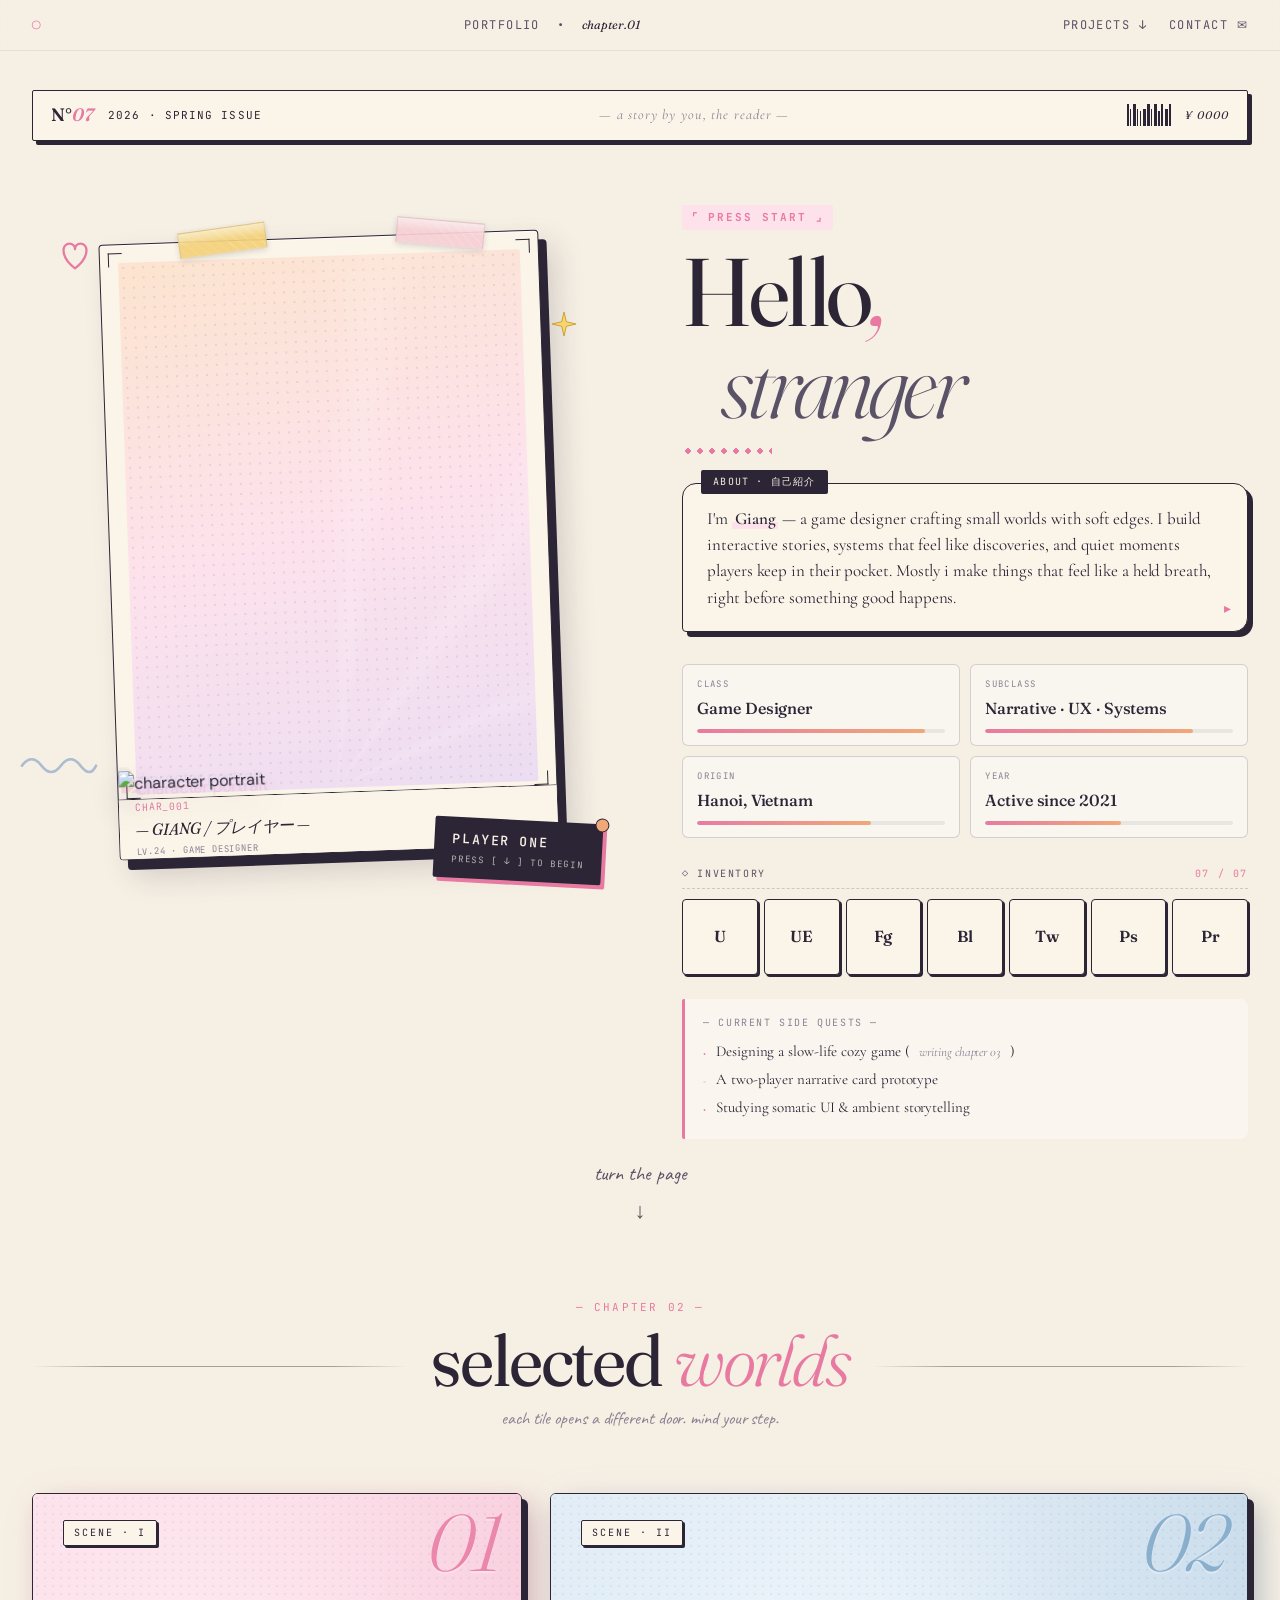
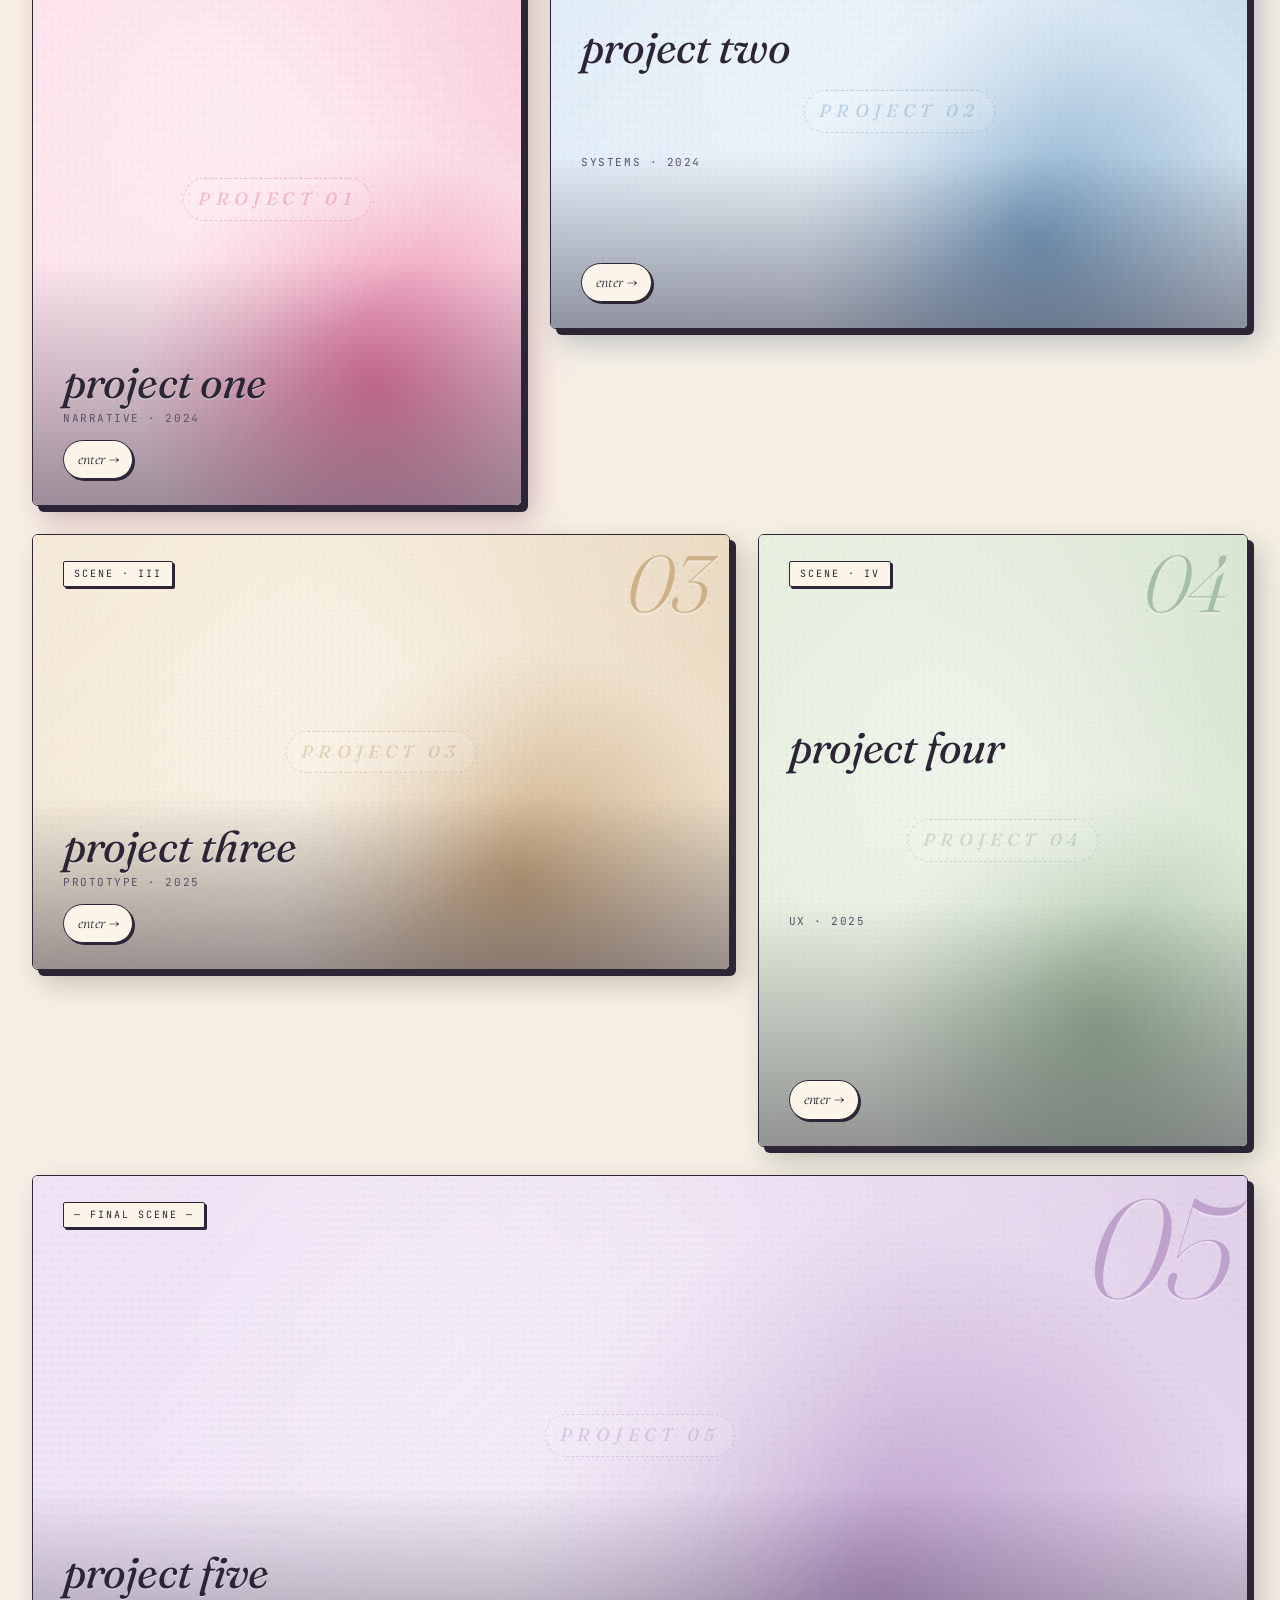
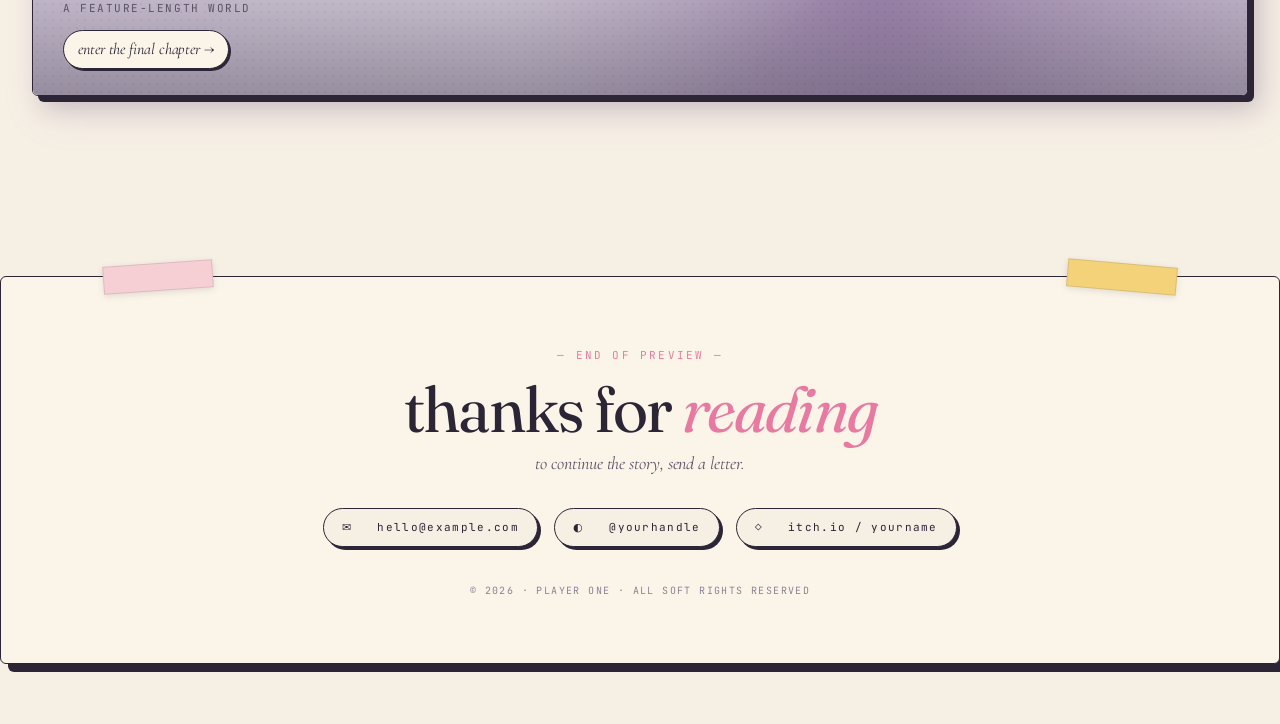
==== index.html @ 85052614 "Rename index (1).html to index.html" ====
<!DOCTYPE html>
<html lang="en">
<head>
<meta charset="UTF-8" />
<meta name="viewport" content="width=device-width, initial-scale=1.0" />
<title>✦ Player One ✦ Portfolio</title>
<link rel="preconnect" href="https://fonts.googleapis.com" />
<link rel="preconnect" href="https://fonts.gstatic.com" crossorigin />
<link href="https://fonts.googleapis.com/css2?family=Fraunces:ital,opsz,wght@0,9..144,300..900;1,9..144,300..900&family=Caveat:wght@400..700&family=DM+Sans:opsz,wght@9..40,300..700&family=Cormorant+Garamond:ital,wght@0,300..700;1,300..700&family=JetBrains+Mono:wght@400;500&display=swap" rel="stylesheet" />
<link rel="stylesheet" href="style.css" />
</head>
<body>

<!-- soft grid + grain backdrop -->
<div class="page-bg" aria-hidden="true">
  <div class="grid-paper"></div>
  <div class="noise"></div>
  <div class="aurora a1"></div>
  <div class="aurora a2"></div>
  <div class="aurora a3"></div>
</div>

<!-- floating dust / sparkles -->
<div class="sparkles" aria-hidden="true">
  <span class="spk" style="--x:8%;--y:18%;--d:0s;--s:1"></span>
  <span class="spk" style="--x:22%;--y:62%;--d:2.3s;--s:.7"></span>
  <span class="spk" style="--x:80%;--y:24%;--d:1.2s;--s:1.2"></span>
  <span class="spk" style="--x:92%;--y:72%;--d:3.1s;--s:.9"></span>
  <span class="spk" style="--x:48%;--y:88%;--d:4s;--s:1.1"></span>
  <span class="spk" style="--x:68%;--y:8%;--d:1.8s;--s:.8"></span>
</div>

<!-- tiny navigation -->
<nav class="topnav">
  <span class="nav-mark">◯</span>
  <span class="nav-title">PORTFOLIO &nbsp;•&nbsp; <em>chapter.01</em></span>
  <span class="nav-actions">
    <a href="#projects">projects ↓</a>
    <a href="#contact">contact ✉</a>
  </span>
</nav>

<!-- =============== HERO / ABOUT =============== -->
<header class="hero">

  <!-- masthead bar like manga magazine -->
  <div class="masthead">
    <div class="mast-left">
      <span class="issue-no">N°<span class="issue-num">07</span></span>
      <span class="issue-date">2026 · SPRING ISSUE</span>
    </div>
    <div class="mast-center">
      <span class="mast-tag">— a story by you, the reader —</span>
    </div>
    <div class="mast-right">
      <span class="barcode" aria-hidden="true">
        <i></i><i></i><i></i><i></i><i></i><i></i><i></i><i></i><i></i><i></i><i></i><i></i><i></i>
      </span>
      <span class="price">¥ 0000</span>
    </div>
  </div>

  <div class="hero-grid">

    <!-- LEFT: character popping out of frame -->
    <div class="char-stage">
      <!-- decorative star burst behind -->
      <svg class="burst" viewBox="0 0 400 400" aria-hidden="true">
        <defs>
          <radialGradient id="burstGrad" cx="50%" cy="50%" r="50%">
            <stop offset="0%" stop-color="#ffd9e8" stop-opacity=".9"/>
            <stop offset="60%" stop-color="#ffe6d0" stop-opacity=".4"/>
            <stop offset="100%" stop-color="#fff" stop-opacity="0"/>
          </radialGradient>
        </defs>
        <circle cx="200" cy="200" r="180" fill="url(#burstGrad)"/>
      </svg>

      <!-- floating doodle marks -->
      <svg class="doodle d-heart" viewBox="0 0 40 40" aria-hidden="true">
        <path d="M20 34 C 4 22, 6 8, 14 8 C 18 8, 20 11, 20 14 C 20 11, 22 8, 26 8 C 34 8, 36 22, 20 34 Z"
              fill="none" stroke="#e87aa2" stroke-width="2.4" stroke-linecap="round" stroke-linejoin="round"/>
      </svg>
      <svg class="doodle d-spark" viewBox="0 0 40 40" aria-hidden="true">
        <path d="M20 4 L23 17 L36 20 L23 23 L20 36 L17 23 L4 20 L17 17 Z"
              fill="#f5d76e" stroke="#c89a2e" stroke-width="1.2" stroke-linejoin="round"/>
      </svg>
      <svg class="doodle d-squiggle" viewBox="0 0 80 30" aria-hidden="true">
        <path d="M2 15 Q 12 2, 22 15 T 42 15 T 62 15 T 78 15"
              fill="none" stroke="#8da8c8" stroke-width="2.6" stroke-linecap="round"/>
      </svg>

      <!-- the polaroid / panel frame -->
      <div class="panel-frame">
        <div class="panel-tape t1" aria-hidden="true"></div>
        <div class="panel-tape t2" aria-hidden="true"></div>

        <!-- corners -->
        <span class="corner c-tl"></span>
        <span class="corner c-tr"></span>
        <span class="corner c-bl"></span>
        <span class="corner c-br"></span>

        <!-- inner background of panel (clipped) -->
        <div class="panel-inner">
          <!-- soft halftone behind character -->
          <div class="halftone"></div>
          <div class="rays" aria-hidden="true"></div>
        </div>

        <!-- character — sibling of panel-inner so it can pop ABOVE top edge -->
        <img class="char-img" src="assets/character.png" alt="character portrait" />

        <!-- caption strip at bottom of panel -->
        <div class="panel-caption">
          <span class="cap-label">CHAR_001</span>
          <span class="cap-name">— GIANG / プレイヤー —</span>
          <span class="cap-meta">LV.24 · GAME DESIGNER</span>
        </div>
      </div>

      <!-- floating "name plate" -->
      <div class="nameplate">
        <span class="np-line">player one</span>
        <span class="np-sub">press [ ↓ ] to begin</span>
      </div>
    </div>

    <!-- RIGHT: about content, masthead style -->
    <div class="hero-text">

      <!-- the huge title -->
      <h1 class="bigtitle">
        <span class="title-eyebrow">⌜ press start ⌟</span>
        <span class="title-main">
          Hello<span class="title-comma">,</span>
          <span class="title-italic">stranger</span>
        </span>
        <span class="title-underline" aria-hidden="true"></span>
      </h1>

      <!-- intro paragraph in a dialogue-box style -->
      <div class="dialogue">
        <div class="dlg-tab">about · 自己紹介</div>
        <p class="dlg-text">
          I'm <strong>Giang</strong> — a game designer crafting small worlds with soft edges. I build interactive stories,
          systems that feel like discoveries, and quiet moments players keep in their pocket. Mostly i make things that feel
          like a held breath, right before something good happens.
        </p>
        <span class="dlg-arrow" aria-hidden="true">▸</span>
      </div>

      <!-- stats grid like an RPG character sheet -->
      <div class="stats">
        <div class="stat-card">
          <span class="stat-key">CLASS</span>
          <span class="stat-val">Game Designer</span>
          <span class="stat-bar"><i style="--p:92%"></i></span>
        </div>
        <div class="stat-card">
          <span class="stat-key">SUBCLASS</span>
          <span class="stat-val">Narrative · UX · Systems</span>
          <span class="stat-bar"><i style="--p:84%"></i></span>
        </div>
        <div class="stat-card">
          <span class="stat-key">ORIGIN</span>
          <span class="stat-val">Hanoi, Vietnam</span>
          <span class="stat-bar"><i style="--p:70%"></i></span>
        </div>
        <div class="stat-card">
          <span class="stat-key">YEAR</span>
          <span class="stat-val">Active since 2021</span>
          <span class="stat-bar"><i style="--p:55%"></i></span>
        </div>
      </div>

      <!-- skill chips / inventory -->
      <div class="inventory">
        <div class="inv-header">
          <span>◇ inventory</span>
          <span class="inv-count">07 / 07</span>
        </div>
        <div class="inv-slots">
          <span class="slot" data-tip="Unity"><b>U</b><i>Unity</i></span>
          <span class="slot" data-tip="Unreal"><b>UE</b><i>Unreal</i></span>
          <span class="slot" data-tip="Figma"><b>Fg</b><i>Figma</i></span>
          <span class="slot" data-tip="Blender"><b>Bl</b><i>Blender</i></span>
          <span class="slot" data-tip="Twine"><b>Tw</b><i>Twine</i></span>
          <span class="slot" data-tip="Photoshop"><b>Ps</b><i>Photoshop</i></span>
          <span class="slot" data-tip="Procreate"><b>Pr</b><i>Procreate</i></span>
        </div>
      </div>

      <!-- abilities, in side-quest style -->
      <div class="side-quests">
        <div class="sq-title">— current side quests —</div>
        <ul>
          <li><span>◆</span> Designing a slow-life cozy game ( <i>writing chapter 03</i> )</li>
          <li><span>◇</span> A two-player narrative card prototype</li>
          <li><span>◆</span> Studying somatic UI &amp; ambient storytelling</li>
        </ul>
      </div>

    </div>
  </div>

  <!-- scroll cue -->
  <a href="#projects" class="scroll-cue">
    <span class="cue-text">turn the page</span>
    <span class="cue-arrow">↓</span>
  </a>
</header>


<!-- =============== PROJECTS =============== -->
<section id="projects" class="projects">

  <div class="section-head">
    <span class="sh-line"></span>
    <div class="sh-titlewrap">
      <span class="sh-kicker">— chapter 02 —</span>
      <h2 class="sh-title">selected <em>worlds</em></h2>
      <span class="sh-sub">each tile opens a different door. mind your step.</span>
    </div>
    <span class="sh-line"></span>
  </div>

  <div class="banners">

    <!-- PROJECT 1 -->
    <a href="#" class="banner b-tall" data-num="01" style="--accent:#e87aa2;--accent-soft:#fde2ec">
      <div class="banner-inner">
        <div class="banner-image" data-label="PROJECT&nbsp;01"></div>
        <div class="banner-overlay">
          <span class="bn-num">01</span>
          <span class="bn-tag">SCENE · I</span>
          <h3 class="bn-title">project one</h3>
          <p class="bn-meta">narrative · 2024</p>
          <span class="bn-cta">enter →</span>
        </div>
        <div class="banner-glare"></div>
      </div>
      <div class="banner-shadow"></div>
    </a>

    <!-- PROJECT 2 -->
    <a href="#" class="banner b-wide" data-num="02" style="--accent:#7ea7c8;--accent-soft:#e1edf7">
      <div class="banner-inner">
        <div class="banner-image" data-label="PROJECT&nbsp;02"></div>
        <div class="banner-overlay">
          <span class="bn-num">02</span>
          <span class="bn-tag">SCENE · II</span>
          <h3 class="bn-title">project two</h3>
          <p class="bn-meta">systems · 2024</p>
          <span class="bn-cta">enter →</span>
        </div>
        <div class="banner-glare"></div>
      </div>
      <div class="banner-shadow"></div>
    </a>

    <!-- PROJECT 3 -->
    <a href="#" class="banner b-wide" data-num="03" style="--accent:#c8a87e;--accent-soft:#f5ead8">
      <div class="banner-inner">
        <div class="banner-image" data-label="PROJECT&nbsp;03"></div>
        <div class="banner-overlay">
          <span class="bn-num">03</span>
          <span class="bn-tag">SCENE · III</span>
          <h3 class="bn-title">project three</h3>
          <p class="bn-meta">prototype · 2025</p>
          <span class="bn-cta">enter →</span>
        </div>
        <div class="banner-glare"></div>
      </div>
      <div class="banner-shadow"></div>
    </a>

    <!-- PROJECT 4 -->
    <a href="#" class="banner b-tall" data-num="04" style="--accent:#9bb89a;--accent-soft:#e6efdf">
      <div class="banner-inner">
        <div class="banner-image" data-label="PROJECT&nbsp;04"></div>
        <div class="banner-overlay">
          <span class="bn-num">04</span>
          <span class="bn-tag">SCENE · IV</span>
          <h3 class="bn-title">project four</h3>
          <p class="bn-meta">UX · 2025</p>
          <span class="bn-cta">enter →</span>
        </div>
        <div class="banner-glare"></div>
      </div>
      <div class="banner-shadow"></div>
    </a>

    <!-- PROJECT 5 (full width feature) -->
    <a href="#" class="banner b-full" data-num="05" style="--accent:#b89ac8;--accent-soft:#eee2f5">
      <div class="banner-inner">
        <div class="banner-image" data-label="PROJECT&nbsp;05"></div>
        <div class="banner-overlay">
          <span class="bn-num">05</span>
          <span class="bn-tag">— FINAL SCENE —</span>
          <h3 class="bn-title">project five</h3>
          <p class="bn-meta">a feature-length world</p>
          <span class="bn-cta">enter the final chapter →</span>
        </div>
        <div class="banner-glare"></div>
      </div>
      <div class="banner-shadow"></div>
    </a>

  </div>
</section>

<!-- =============== END / FOOTER =============== -->
<footer id="contact" class="endcard">
  <div class="end-tape t1"></div>
  <div class="end-tape t2"></div>

  <div class="end-inner">
    <span class="end-kicker">— end of preview —</span>
    <h2 class="end-title">thanks for <em>reading</em></h2>
    <p class="end-sub">
      to continue the story, send a letter.
    </p>
    <div class="end-links">
      <a href="mailto:hello@example.com" class="end-link">✉ &nbsp; hello@example.com</a>
      <a href="#" class="end-link">◐ &nbsp; @yourhandle</a>
      <a href="#" class="end-link">◇ &nbsp; itch.io / yourname</a>
    </div>
    <span class="end-credit">© 2026 · player one · all soft rights reserved</span>
  </div>
</footer>

<script src="script.js"></script>
</body>
</html>
---- style.css ----
/* ============================================================
   ✦ Portfolio · soft story-game aesthetic ✦
   palette inspired by character hairclips: peach sushi,
   blue fish, pink fish — set against pearl cream paper
   ============================================================ */

:root {
  /* paper + ink */
  --paper:        #f6efe4;
  --paper-deep:   #ece2d1;
  --paper-warm:   #fbf5e9;
  --ink:          #2b2536;
  --ink-soft:     #5a5266;
  --ink-mute:     #8a8294;

  /* accents — soft, dreamy */
  --rose:         #e87aa2;
  --rose-soft:    #fde2ec;
  --peach:        #f0a878;
  --peach-soft:   #fce4cf;
  --sky:          #8da8c8;
  --sky-soft:     #dde8f2;
  --sage:         #9bb89a;
  --sage-soft:    #e1ecdf;
  --lilac:        #b89ac8;
  --lilac-soft:   #ecddf2;
  --gold:         #d4a849;

  /* typography */
  --display: "Fraunces", "Cormorant Garamond", serif;
  --serif:   "Cormorant Garamond", serif;
  --body:    "DM Sans", system-ui, sans-serif;
  --hand:    "Caveat", cursive;
  --mono:    "JetBrains Mono", ui-monospace, monospace;

  --max: 1280px;
}

* { box-sizing: border-box; margin: 0; padding: 0; }

html, body { background: var(--paper); color: var(--ink); }
body {
  font-family: var(--body);
  font-size: 16px;
  line-height: 1.6;
  min-height: 100vh;
  overflow-x: hidden;
  letter-spacing: -0.005em;
  -webkit-font-smoothing: antialiased;
}

a { color: inherit; text-decoration: none; }
img { display: block; max-width: 100%; }
em, i { font-style: italic; }

/* ============================================================
   PAGE BACKGROUND — paper, grid, grain, aurora
   ============================================================ */
.page-bg {
  position: fixed; inset: 0;
  z-index: -10;
  pointer-events: none;
  overflow: hidden;
  background:
    radial-gradient(ellipse at 20% 10%, var(--paper-warm) 0%, transparent 50%),
    radial-gradient(ellipse at 80% 80%, #f5e7e0 0%, transparent 50%),
    var(--paper);
}

/* dotted manga grid */
.grid-paper {
  position: absolute; inset: 0;
  background-image:
    radial-gradient(rgba(43,37,54,0.10) 1px, transparent 1px);
  background-size: 28px 28px;
  background-position: 0 0;
  opacity: 0.55;
  mask-image: radial-gradient(ellipse at center, #000 30%, transparent 90%);
  -webkit-mask-image: radial-gradient(ellipse at center, #000 30%, transparent 90%);
}

/* film grain via svg */
.noise {
  position: absolute; inset: -100px;
  background-image: url("data:image/svg+xml;utf8,<svg xmlns='http://www.w3.org/2000/svg' width='220' height='220'><filter id='n'><feTurbulence type='fractalNoise' baseFrequency='0.85' numOctaves='2' stitchTiles='stitch'/><feColorMatrix values='0 0 0 0 0.16 0 0 0 0 0.14 0 0 0 0 0.21 0 0 0 0.55 0'/></filter><rect width='100%25' height='100%25' filter='url(%23n)'/></svg>");
  opacity: 0.22;
  mix-blend-mode: multiply;
}

/* soft colour wash */
.aurora {
  position: absolute;
  border-radius: 50%;
  filter: blur(80px);
  opacity: 0.55;
}
.aurora.a1 { width: 520px; height: 520px; background: var(--rose-soft);  top: -120px; left: -120px;  }
.aurora.a2 { width: 600px; height: 600px; background: var(--sky-soft);   top: 30%; right: -180px; }
.aurora.a3 { width: 480px; height: 480px; background: var(--peach-soft); bottom: -120px; left: 20%; }

/* sparkles */
.sparkles { position: fixed; inset: 0; z-index: -5; pointer-events: none; }
.spk {
  position: absolute;
  left: var(--x); top: var(--y);
  width: 8px; height: 8px;
  transform: scale(var(--s, 1));
  background: radial-gradient(circle, #fff 0%, var(--peach) 60%, transparent 70%);
  border-radius: 50%;
  opacity: 0;
  animation: twinkle 5s var(--d, 0s) infinite ease-in-out;
}
.spk::before, .spk::after {
  content:""; position:absolute; inset:0;
  background: inherit;
  border-radius: 50%;
  transform: scale(2.5,0.3);
}
.spk::after { transform: scale(0.3,2.5); }
@keyframes twinkle {
  0%, 100% { opacity: 0; transform: scale(calc(var(--s,1) * 0.3)); }
  50%      { opacity: 0.9; transform: scale(var(--s,1)); }
}

/* ============================================================
   TOP NAV
   ============================================================ */
.topnav {
  position: fixed; top: 0; left: 0; right: 0;
  z-index: 50;
  display: flex; align-items: center; justify-content: space-between;
  padding: 14px 32px;
  font-family: var(--mono);
  font-size: 12px;
  letter-spacing: 0.12em;
  text-transform: uppercase;
  color: var(--ink-soft);
  background: rgba(246,239,228,0.65);
  backdrop-filter: blur(12px);
  -webkit-backdrop-filter: blur(12px);
  border-bottom: 1px solid rgba(43,37,54,0.08);
}
.nav-mark { color: var(--rose); font-size: 14px; }
.nav-title em { font-style: italic; color: var(--ink); font-family: var(--display); text-transform: none; letter-spacing: 0; }
.nav-actions { display: flex; gap: 22px; }
.nav-actions a { position: relative; transition: color .25s; }
.nav-actions a:hover { color: var(--rose); }

/* ============================================================
   HERO
   ============================================================ */
.hero {
  position: relative;
  padding: 90px 32px 80px;
  max-width: var(--max);
  margin: 0 auto;
}

/* masthead bar (manga magazine cover style) */
.masthead {
  display: flex; align-items: center; justify-content: space-between;
  gap: 24px;
  padding: 10px 18px;
  border: 1.5px solid var(--ink);
  border-radius: 2px;
  background: var(--paper-warm);
  font-family: var(--mono);
  font-size: 11px;
  letter-spacing: 0.1em;
  text-transform: uppercase;
  margin-bottom: 36px;
  box-shadow: 4px 4px 0 var(--ink);
}
.mast-left, .mast-right { display: flex; align-items: center; gap: 14px; }
.issue-no { font-family: var(--display); font-size: 18px; font-weight: 600; letter-spacing: 0; text-transform: none; }
.issue-num { font-style: italic; color: var(--rose); }
.mast-center { color: var(--ink-mute); font-style: italic; text-transform: none; font-family: var(--serif); font-size: 14px; }
.barcode { display: inline-flex; gap: 1.5px; align-items: end; height: 22px; }
.barcode i {
  display: block; width: 2px; background: var(--ink);
  height: 100%;
}
.barcode i:nth-child(2n)  { width: 1px; height: 80%; }
.barcode i:nth-child(3n)  { width: 3px; }
.barcode i:nth-child(5n)  { width: 1.5px; height: 70%; }
.barcode i:nth-child(7n)  { width: 2.5px; }
.price { font-family: var(--display); font-style: italic; }

/* the main grid */
.hero-grid {
  display: grid;
  grid-template-columns: 1.05fr 1fr;
  gap: 56px;
  align-items: start;
  margin-top: 8px;
}
@media (max-width: 980px) {
  .hero-grid { grid-template-columns: 1fr; gap: 40px; }
}

/* ============================================================
   CHARACTER STAGE — polaroid panel w/ 3D pop-out
   ============================================================ */
.char-stage {
  position: relative;
  padding: 60px 20px;
  min-height: 600px;
  display: flex; align-items: center; justify-content: center;
  perspective: 1400px;
}

.burst {
  position: absolute;
  top: 50%; left: 50%;
  width: 90%; height: 90%;
  transform: translate(-50%, -50%);
  animation: pulse 6s ease-in-out infinite;
  z-index: 0;
}
@keyframes pulse {
  0%, 100% { transform: translate(-50%,-50%) scale(1); opacity: 0.85; }
  50%      { transform: translate(-50%,-50%) scale(1.08); opacity: 1; }
}

.doodle { position: absolute; z-index: 5; pointer-events: none; }
.d-heart    { width: 38px; top: 8%;  left: 4%;  animation: float 4.5s ease-in-out infinite; }
.d-spark    { width: 30px; top: 18%; right: 8%; animation: float 3.6s ease-in-out infinite 0.5s; }
.d-squiggle { width: 78px; bottom: 18%; left: -2%; animation: float 5s ease-in-out infinite 1.2s; opacity: 0.7; }
@keyframes float {
  0%, 100% { transform: translateY(0) rotate(0); }
  50%      { transform: translateY(-10px) rotate(4deg); }
}

/* the polaroid panel */
.panel-frame {
  position: relative;
  width: min(440px, 90%);
  aspect-ratio: 3 / 4.2;
  background: var(--paper-warm);
  border: 1.5px solid var(--ink);
  border-radius: 4px;
  padding: 18px 18px 0;
  /* allow character to pop OUT above the top */
  overflow: visible;
  box-shadow:
    0 1px 0 rgba(255,255,255,0.8) inset,
    8px 10px 0 var(--ink),
    14px 16px 30px rgba(43,37,54,0.18);
  transform: rotate(-2deg);
  transition: transform 0.6s cubic-bezier(.2,.8,.2,1);
  z-index: 2;
}
.panel-frame:hover { transform: rotate(-1deg) translateY(-4px); }

/* tape pieces */
.panel-tape {
  position: absolute;
  width: 88px; height: 26px;
  background:
    linear-gradient(180deg, rgba(255,255,255,0.55) 0%, transparent 50%),
    repeating-linear-gradient(45deg, rgba(255,255,255,0.0) 0 6px, rgba(255,255,255,0.15) 6px 7px),
    #f9d77d;
  box-shadow: 0 2px 6px rgba(43,37,54,0.18);
  border: 1px solid rgba(43,37,54,0.10);
  opacity: 0.92;
  z-index: 6;
}
.panel-tape.t1 { top: -14px; left: 18%; transform: rotate(-6deg); background-color: #f4d27a; }
.panel-tape.t2 { top: -14px; right: 12%; transform: rotate(7deg);  background-color: #f6cfd4; }

/* corner reg marks */
.corner {
  position: absolute;
  width: 14px; height: 14px;
  border: 1.5px solid var(--ink);
}
.c-tl { top: 8px;  left: 8px;  border-right: none; border-bottom: none; }
.c-tr { top: 8px;  right: 8px; border-left: none;  border-bottom: none; }
.c-bl { bottom: 60px; left: 8px;  border-right: none; border-top: none; }
.c-br { bottom: 60px; right: 8px; border-left: none;  border-top: none; }

.panel-inner {
  position: relative;
  height: calc(100% - 64px);
  background: linear-gradient(165deg, #fce4cf 0%, #fde2ec 50%, #ecddf2 100%);
  border-radius: 2px;
  /* clip the decorative bg, but allow character to overflow via different stack */
  overflow: hidden;
  isolation: isolate;
}

/* character sits in its own layer ABOVE the clipped inner */
.panel-frame .char-img {
  /* override absolute positioning to be relative to panel-frame, not panel-inner */
  /* so it can extend above the top edge */
}

/* halftone polka inside frame */
.halftone {
  position: absolute; inset: 0;
  background-image: radial-gradient(rgba(43,37,54,0.18) 1px, transparent 1.5px);
  background-size: 10px 10px;
  opacity: 0.5;
  border-radius: 2px;
  overflow: hidden;
}

/* sun rays inside frame */
.rays {
  position: absolute; inset: 0;
  border-radius: 2px;
  overflow: hidden;
  background:
    conic-gradient(
      from 0deg at 50% 100%,
      transparent 0deg,
      rgba(255,255,255,0.35) 6deg, transparent 12deg,
      transparent 30deg,
      rgba(255,255,255,0.35) 36deg, transparent 42deg,
      transparent 60deg,
      rgba(255,255,255,0.35) 66deg, transparent 72deg,
      transparent 90deg,
      rgba(255,255,255,0.35) 96deg, transparent 102deg,
      transparent 120deg,
      rgba(255,255,255,0.35) 126deg, transparent 132deg,
      transparent 180deg
    );
  opacity: 0.7;
  mix-blend-mode: soft-light;
}

/* THE CHARACTER popping out of the frame
   — positioned relative to .panel-frame
   — extends above the top edge to feel 3D */
.char-img {
  position: absolute;
  width: 125%;
  /* bottom edge sits just above the caption strip */
  bottom: 60px;
  left: 50%;
  /* lift up so the head/hair extends ABOVE the frame's top edge */
  transform: translateX(-50%) translateY(-8%);
  z-index: 8;  /* above tape & inner */
  filter:
    drop-shadow(0 18px 14px rgba(43,37,54,0.22))
    drop-shadow(3px 6px 0 rgba(232,122,162,0.20))
    drop-shadow(-2px -4px 0 rgba(141,168,200,0.12));
  animation: char-float 6s ease-in-out infinite;
  transform-origin: center bottom;
  pointer-events: none;
}
@keyframes char-float {
  0%, 100% { transform: translateX(-50%) translateY(-8%) rotate(0); }
  50%      { transform: translateX(-50%) translateY(-10%) rotate(-0.8deg); }
}

/* caption strip */
.panel-caption {
  position: absolute;
  bottom: 0; left: 0; right: 0;
  height: 60px;
  padding: 10px 16px;
  display: flex;
  flex-direction: column;
  justify-content: center;
  gap: 2px;
  border-top: 1.5px solid var(--ink);
  background: var(--paper-warm);
  font-family: var(--mono);
  font-size: 10px;
  letter-spacing: 0.08em;
  text-transform: uppercase;
  color: var(--ink-soft);
  border-radius: 0 0 2px 2px;
  z-index: 7;
}
.cap-label { color: var(--rose); }
.cap-name { font-family: var(--display); font-style: italic; font-size: 16px; text-transform: none; color: var(--ink); letter-spacing: 0; }
.cap-meta { font-size: 9px; color: var(--ink-mute); }

/* nameplate floating */
.nameplate {
  position: absolute;
  bottom: 32px; right: 4%;
  padding: 12px 18px;
  background: var(--ink);
  color: var(--paper);
  border-radius: 2px;
  font-family: var(--mono);
  text-transform: uppercase;
  letter-spacing: 0.1em;
  z-index: 10;
  transform: rotate(3deg);
  box-shadow: 4px 4px 0 var(--rose);
  animation: nameplate-blink 3s ease-in-out infinite;
}
.nameplate::after {
  content: "";
  position: absolute;
  top: -6px; right: -6px;
  width: 12px; height: 12px;
  background: var(--peach);
  border: 1.5px solid var(--ink);
  border-radius: 50%;
}
.np-line { display:block; font-size: 13px; font-weight: 600; }
.np-sub  { display:block; font-size: 9px; opacity: .7; margin-top: 2px; }
@keyframes nameplate-blink {
  0%, 92%, 100% { box-shadow: 4px 4px 0 var(--rose); }
  93%, 96%      { box-shadow: 4px 4px 0 var(--peach); }
}

/* ============================================================
   HERO TEXT — title, dialogue, stats
   ============================================================ */
.hero-text { padding-top: 8px; }

.bigtitle { position: relative; margin-bottom: 28px; }
.title-eyebrow {
  display: inline-block;
  font-family: var(--mono);
  font-size: 11px;
  letter-spacing: 0.18em;
  text-transform: uppercase;
  color: var(--rose);
  background: var(--rose-soft);
  padding: 4px 10px;
  border-radius: 2px;
  margin-bottom: 16px;
}
.title-main {
  display: block;
  font-family: var(--display);
  font-size: clamp(54px, 8vw, 96px);
  line-height: 0.95;
  font-weight: 400;
  letter-spacing: -0.04em;
  color: var(--ink);
}
.title-comma { color: var(--rose); font-style: italic; }
.title-italic {
  font-style: italic;
  font-weight: 300;
  font-variation-settings: "opsz" 144;
  display: block;
  margin-left: 0.4em;
  color: var(--ink-soft);
}
.title-underline {
  display: block;
  margin-top: 18px;
  width: 90px; height: 8px;
  background:
    radial-gradient(circle, var(--rose) 30%, transparent 32%) 0 50% / 12px 12px repeat-x;
}

/* dialogue box */
.dialogue {
  position: relative;
  background: var(--paper-warm);
  border: 1.5px solid var(--ink);
  border-radius: 14px 14px 14px 4px;
  padding: 22px 24px 20px;
  margin: 24px 0 32px;
  box-shadow: 5px 5px 0 var(--ink);
}
.dlg-tab {
  position: absolute;
  top: -14px; left: 18px;
  padding: 4px 12px;
  background: var(--ink);
  color: var(--paper);
  font-family: var(--mono);
  font-size: 10px;
  letter-spacing: 0.12em;
  text-transform: uppercase;
  border-radius: 2px;
}
.dlg-text {
  font-family: var(--serif);
  font-size: 17px;
  line-height: 1.55;
  color: var(--ink);
}
.dlg-text strong {
  font-weight: 600;
  background: linear-gradient(180deg, transparent 65%, var(--rose-soft) 65%);
  padding: 0 3px;
}
.dlg-arrow {
  position: absolute;
  bottom: 12px; right: 16px;
  color: var(--rose);
  font-size: 14px;
  animation: nudge 1.6s ease-in-out infinite;
}
@keyframes nudge {
  0%, 100% { transform: translateX(0); }
  50%      { transform: translateX(4px); }
}

/* stats */
.stats {
  display: grid;
  grid-template-columns: 1fr 1fr;
  gap: 10px;
  margin-bottom: 28px;
}
.stat-card {
  position: relative;
  padding: 12px 14px;
  border: 1.2px solid rgba(43,37,54,0.18);
  border-radius: 6px;
  background: rgba(255,255,255,0.4);
  display: flex;
  flex-direction: column;
  gap: 4px;
  transition: transform .3s, border-color .3s;
}
.stat-card:hover { transform: translateY(-2px); border-color: var(--rose); }
.stat-key {
  font-family: var(--mono);
  font-size: 9px;
  letter-spacing: 0.16em;
  text-transform: uppercase;
  color: var(--ink-mute);
}
.stat-val {
  font-family: var(--display);
  font-size: 16px;
  color: var(--ink);
  font-weight: 500;
}
.stat-bar {
  display: block;
  margin-top: 4px;
  height: 4px;
  background: rgba(43,37,54,0.08);
  border-radius: 99px;
  overflow: hidden;
}
.stat-bar i {
  display: block; height: 100%;
  width: var(--p, 50%);
  background: linear-gradient(90deg, var(--rose), var(--peach));
  border-radius: 99px;
  animation: fillbar 1.6s 0.4s cubic-bezier(.2,.8,.2,1) backwards;
}
@keyframes fillbar { from { width: 0; } }

/* inventory */
.inventory { margin-bottom: 24px; }
.inv-header {
  display: flex; justify-content: space-between; align-items: baseline;
  font-family: var(--mono);
  font-size: 10px;
  letter-spacing: 0.16em;
  text-transform: uppercase;
  color: var(--ink-soft);
  margin-bottom: 10px;
  padding-bottom: 6px;
  border-bottom: 1px dashed rgba(43,37,54,0.2);
}
.inv-count { color: var(--rose); }
.inv-slots {
  display: grid;
  grid-template-columns: repeat(7, 1fr);
  gap: 6px;
}
@media (max-width: 520px) { .inv-slots { grid-template-columns: repeat(4, 1fr); } }
.slot {
  position: relative;
  aspect-ratio: 1;
  display: flex; align-items: center; justify-content: center;
  border: 1.2px solid var(--ink);
  background: var(--paper-warm);
  border-radius: 4px;
  font-family: var(--display);
  font-size: 16px;
  font-weight: 600;
  cursor: pointer;
  transition: all .25s;
  box-shadow: 2px 2px 0 var(--ink);
}
.slot:hover {
  transform: translate(-2px,-2px);
  box-shadow: 4px 4px 0 var(--rose);
  background: var(--rose-soft);
}
.slot b { font-weight: 600; }
.slot i {
  position: absolute;
  bottom: 100%; left: 50%;
  transform: translateX(-50%) translateY(-8px);
  background: var(--ink);
  color: var(--paper);
  font-family: var(--mono);
  font-size: 9px;
  font-style: normal;
  letter-spacing: 0.1em;
  text-transform: uppercase;
  padding: 4px 8px;
  border-radius: 3px;
  white-space: nowrap;
  opacity: 0;
  pointer-events: none;
  transition: opacity .2s, transform .2s;
}
.slot:hover i { opacity: 1; transform: translateX(-50%) translateY(-4px); }

/* side quests */
.side-quests {
  padding: 16px 18px;
  background: rgba(255,255,255,0.4);
  border-left: 3px solid var(--rose);
  border-radius: 2px 8px 8px 2px;
}
.sq-title {
  font-family: var(--mono);
  font-size: 10px;
  letter-spacing: 0.16em;
  text-transform: uppercase;
  color: var(--ink-mute);
  margin-bottom: 8px;
}
.side-quests ul { list-style: none; }
.side-quests li {
  font-family: var(--serif);
  font-size: 15px;
  color: var(--ink);
  margin-bottom: 4px;
  display: flex; gap: 10px; align-items: baseline;
}
.side-quests li span { color: var(--rose); font-size: 10px; }
.side-quests li i { color: var(--ink-mute); font-size: 13px; }

/* scroll cue */
.scroll-cue {
  position: absolute;
  bottom: -10px; left: 50%;
  transform: translateX(-50%);
  display: flex; flex-direction: column; align-items: center; gap: 4px;
  font-family: var(--hand);
  font-size: 20px;
  color: var(--ink-soft);
  cursor: pointer;
}
.cue-arrow {
  font-size: 22px;
  animation: bounce 1.4s ease-in-out infinite;
}
@keyframes bounce {
  0%, 100% { transform: translateY(0); }
  50%      { transform: translateY(8px); }
}

/* ============================================================
   PROJECTS
   ============================================================ */
.projects {
  position: relative;
  padding: 80px 32px 120px;
  max-width: var(--max);
  margin: 0 auto;
}

.section-head {
  display: flex; align-items: center; gap: 24px;
  margin-bottom: 60px;
}
.sh-line {
  flex: 1; height: 1px;
  background: linear-gradient(90deg, transparent, var(--ink) 20%, var(--ink) 80%, transparent);
  opacity: 0.4;
}
.sh-titlewrap { text-align: center; }
.sh-kicker {
  display: block;
  font-family: var(--mono);
  font-size: 11px;
  letter-spacing: 0.2em;
  text-transform: uppercase;
  color: var(--rose);
  margin-bottom: 8px;
}
.sh-title {
  font-family: var(--display);
  font-size: clamp(40px, 6vw, 72px);
  font-weight: 400;
  line-height: 1;
  letter-spacing: -0.03em;
}
.sh-title em { font-style: italic; font-weight: 300; color: var(--rose); }
.sh-sub {
  display: block;
  font-family: var(--hand);
  font-size: 18px;
  color: var(--ink-mute);
  margin-top: 8px;
}

/* banner grid — irregular, magazine-like */
.banners {
  display: grid;
  grid-template-columns: repeat(12, 1fr);
  gap: 28px;
}

.banner {
  position: relative;
  display: block;
  cursor: pointer;
  perspective: 1200px;
  text-decoration: none;
}
.b-tall { grid-column: span 5; aspect-ratio: 4 / 5; }
.b-wide { grid-column: span 7; aspect-ratio: 16 / 10; }
.b-full { grid-column: span 12; aspect-ratio: 21 / 9; }
@media (max-width: 880px) {
  .b-tall, .b-wide, .b-full { grid-column: span 12; aspect-ratio: 16 / 10; }
}

.banner-inner {
  position: relative;
  width: 100%; height: 100%;
  border: 1.5px solid var(--ink);
  border-radius: 6px;
  overflow: hidden;
  background: var(--paper-warm);
  transform-style: preserve-3d;
  transition: transform .6s cubic-bezier(.2,.8,.2,1);
  box-shadow:
    inset 0 0 0 1px rgba(255,255,255,0.4),
    6px 6px 0 var(--ink),
    10px 12px 24px rgba(43,37,54,0.18);
  z-index: 2;
}
.banner:hover .banner-inner {
  transform: rotateX(2deg) rotateY(-3deg) translateY(-4px);
}

/* placeholder image area */
.banner-image {
  position: absolute; inset: 0;
  background:
    linear-gradient(135deg, var(--accent-soft) 0%, transparent 70%),
    linear-gradient(45deg, transparent 60%, var(--accent) 200%),
    radial-gradient(circle at 30% 30%, rgba(255,255,255,0.7) 0%, transparent 55%),
    radial-gradient(circle at 70% 80%, var(--accent) 0%, transparent 40%),
    var(--accent-soft);
  display: flex; align-items: center; justify-content: center;
  font-family: var(--display);
  font-style: italic;
  font-size: clamp(14px, 1.4vw, 22px);
  color: var(--accent);
  letter-spacing: 0.3em;
  font-weight: 500;
  text-transform: uppercase;
  transition: transform .8s ease;
}
.banner-image::before {
  content: attr(data-label);
  opacity: 0.4;
  padding: 6px 14px;
  border: 1.2px dashed var(--accent);
  border-radius: 99px;
  background: rgba(255,255,255,0.3);
}
.banner-image::after {
  /* halftone overlay */
  content: "";
  position: absolute; inset: 0;
  background-image: radial-gradient(rgba(43,37,54,0.18) 1px, transparent 1.5px);
  background-size: 8px 8px;
  opacity: 0.35;
  mix-blend-mode: multiply;
}
.banner:hover .banner-image { transform: scale(1.05); }

/* overlay content */
.banner-overlay {
  position: absolute;
  inset: 0;
  padding: 26px 30px;
  display: flex;
  flex-direction: column;
  justify-content: space-between;
  z-index: 3;
  background:
    linear-gradient(180deg, rgba(246,239,228,0.05) 0%, transparent 30%, transparent 60%, rgba(43,37,54,0.45) 100%);
  color: var(--paper);
}

.bn-num {
  position: absolute;
  top: 16px; right: 22px;
  font-family: var(--display);
  font-style: italic;
  font-size: 80px;
  line-height: 0.8;
  font-weight: 300;
  color: var(--accent);
  opacity: 0.85;
  letter-spacing: -0.04em;
  text-shadow: 0 2px 0 rgba(255,255,255,0.4);
  pointer-events: none;
}
.b-full .bn-num { font-size: 140px; }

.bn-tag {
  font-family: var(--mono);
  font-size: 10px;
  letter-spacing: 0.2em;
  text-transform: uppercase;
  color: var(--ink);
  background: var(--paper-warm);
  padding: 4px 10px;
  border-radius: 2px;
  width: fit-content;
  border: 1px solid var(--ink);
  box-shadow: 2px 2px 0 var(--ink);
}

.bn-title {
  font-family: var(--display);
  font-size: clamp(28px, 3.6vw, 44px);
  line-height: 1;
  font-weight: 400;
  font-style: italic;
  color: var(--ink);
  letter-spacing: -0.02em;
  margin-bottom: 6px;
  text-shadow: 0 1px 0 rgba(255,255,255,0.5);
}
.bn-meta {
  font-family: var(--mono);
  font-size: 11px;
  letter-spacing: 0.14em;
  text-transform: uppercase;
  color: var(--ink-soft);
}
.bn-cta {
  display: inline-block;
  margin-top: 12px;
  font-family: var(--serif);
  font-style: italic;
  font-size: 16px;
  color: var(--ink);
  padding: 6px 14px;
  background: var(--paper-warm);
  border: 1.2px solid var(--ink);
  border-radius: 99px;
  width: fit-content;
  transition: all .25s;
  box-shadow: 2px 2px 0 var(--ink);
}
.banner:hover .bn-cta {
  transform: translate(-2px,-2px);
  box-shadow: 4px 4px 0 var(--accent);
  background: white;
}

/* glare sweep on hover */
.banner-glare {
  position: absolute; inset: 0;
  background: linear-gradient(115deg, transparent 30%, rgba(255,255,255,0.4) 50%, transparent 70%);
  transform: translateX(-100%);
  transition: transform .9s ease;
  pointer-events: none;
  mix-blend-mode: overlay;
}
.banner:hover .banner-glare { transform: translateX(100%); }

/* drop shadow layer for depth */
.banner-shadow {
  position: absolute;
  inset: 0;
  border-radius: 6px;
  background: var(--accent);
  z-index: 1;
  transform: translate(12px, 14px);
  opacity: 0.25;
  filter: blur(20px);
  transition: transform .6s, opacity .6s;
}
.banner:hover .banner-shadow {
  transform: translate(18px, 22px);
  opacity: 0.45;
}

/* spread out: stagger the bottom-content alignment by alternating */
.banner[data-num="01"] .banner-overlay,
.banner[data-num="03"] .banner-overlay,
.banner[data-num="05"] .banner-overlay {
  justify-content: flex-end;
}
.banner[data-num="01"] .bn-tag,
.banner[data-num="03"] .bn-tag,
.banner[data-num="05"] .bn-tag { order: -1; margin-bottom: auto; }

/* ============================================================
   ENDCARD / FOOTER
   ============================================================ */
.endcard {
  position: relative;
  max-width: var(--max);
  margin: 60px auto 60px;
  padding: 64px 48px;
  background: var(--paper-warm);
  border: 1.5px solid var(--ink);
  border-radius: 6px;
  box-shadow: 8px 8px 0 var(--ink);
  text-align: center;
}
.end-tape {
  position: absolute;
  width: 110px; height: 28px;
  border: 1px solid rgba(43,37,54,0.12);
  box-shadow: 0 2px 6px rgba(43,37,54,0.12);
}
.end-tape.t1 { top: -14px; left: 8%;  transform: rotate(-4deg); background-color: #f6cfd4; }
.end-tape.t2 { top: -14px; right: 8%; transform: rotate(5deg);  background-color: #f4d27a; }

.end-inner { max-width: 640px; margin: 0 auto; }
.end-kicker {
  display: inline-block;
  font-family: var(--mono);
  font-size: 11px;
  letter-spacing: 0.2em;
  text-transform: uppercase;
  color: var(--rose);
  margin-bottom: 12px;
}
.end-title {
  font-family: var(--display);
  font-size: clamp(40px, 5vw, 64px);
  font-weight: 400;
  letter-spacing: -0.03em;
  line-height: 1;
  margin-bottom: 8px;
}
.end-title em { font-style: italic; color: var(--rose); }
.end-sub {
  font-family: var(--serif);
  font-style: italic;
  font-size: 18px;
  color: var(--ink-soft);
  margin-bottom: 30px;
}
.end-links {
  display: flex; flex-wrap: wrap; justify-content: center;
  gap: 16px; margin-bottom: 36px;
}
.end-link {
  display: inline-block;
  padding: 10px 18px;
  border: 1.2px solid var(--ink);
  border-radius: 99px;
  background: var(--paper);
  font-family: var(--mono);
  font-size: 11px;
  letter-spacing: 0.12em;
  text-transform: lowercase;
  transition: all .25s;
  box-shadow: 3px 3px 0 var(--ink);
}
.end-link:hover {
  transform: translate(-2px,-2px);
  box-shadow: 5px 5px 0 var(--rose);
  background: var(--rose-soft);
}
.end-credit {
  display: block;
  font-family: var(--mono);
  font-size: 10px;
  letter-spacing: 0.14em;
  text-transform: uppercase;
  color: var(--ink-mute);
}

/* ============================================================
   ENTRANCE ANIMATIONS
   ============================================================ */
.masthead       { animation: slide-down .8s cubic-bezier(.2,.8,.2,1) backwards; }
.panel-frame    { animation: pop-in 1s .2s cubic-bezier(.2,.8,.2,1) backwards; }
.bigtitle       { animation: slide-up .9s .3s cubic-bezier(.2,.8,.2,1) backwards; }
.dialogue       { animation: slide-up .9s .5s cubic-bezier(.2,.8,.2,1) backwards; }
.stats          { animation: slide-up .9s .7s cubic-bezier(.2,.8,.2,1) backwards; }
.inventory      { animation: slide-up .9s .8s cubic-bezier(.2,.8,.2,1) backwards; }
.side-quests    { animation: slide-up .9s .9s cubic-bezier(.2,.8,.2,1) backwards; }
.nameplate      { animation: pop-in .8s 1.2s cubic-bezier(.2,.8,.2,1) backwards, nameplate-blink 3s 1.2s ease-in-out infinite; }

@keyframes slide-down { from { opacity: 0; transform: translateY(-20px); } }
@keyframes slide-up   { from { opacity: 0; transform: translateY(24px); } }
@keyframes pop-in     { from { opacity: 0; transform: scale(0.92) rotate(-2deg); } }

/* reveal on scroll for banners */
.banner {
  opacity: 0.001;
  transform: translateY(40px);
  transition: opacity .9s cubic-bezier(.2,.8,.2,1), transform .9s cubic-bezier(.2,.8,.2,1);
}
.banner.is-visible {
  opacity: 1;
  transform: translateY(0);
}
/* fallback: if JS is disabled or observer doesn't fire, show after delay */
@media (prefers-reduced-motion: reduce) {
  .banner { opacity: 1; transform: none; }
}

/* responsive */
@media (max-width: 720px) {
  .topnav { padding: 12px 18px; font-size: 10px; }
  .nav-actions { gap: 14px; }
  .hero { padding: 80px 18px 60px; }
  .masthead { flex-wrap: wrap; gap: 12px; padding: 10px 14px; font-size: 10px; }
  .mast-center { display: none; }
  .stats { grid-template-columns: 1fr; }
  .projects { padding: 60px 18px 80px; }
  .endcard { padding: 48px 24px; margin: 40px 18px; }
  .nameplate { right: 50%; transform: translateX(50%) rotate(3deg); bottom: 8px; }
}
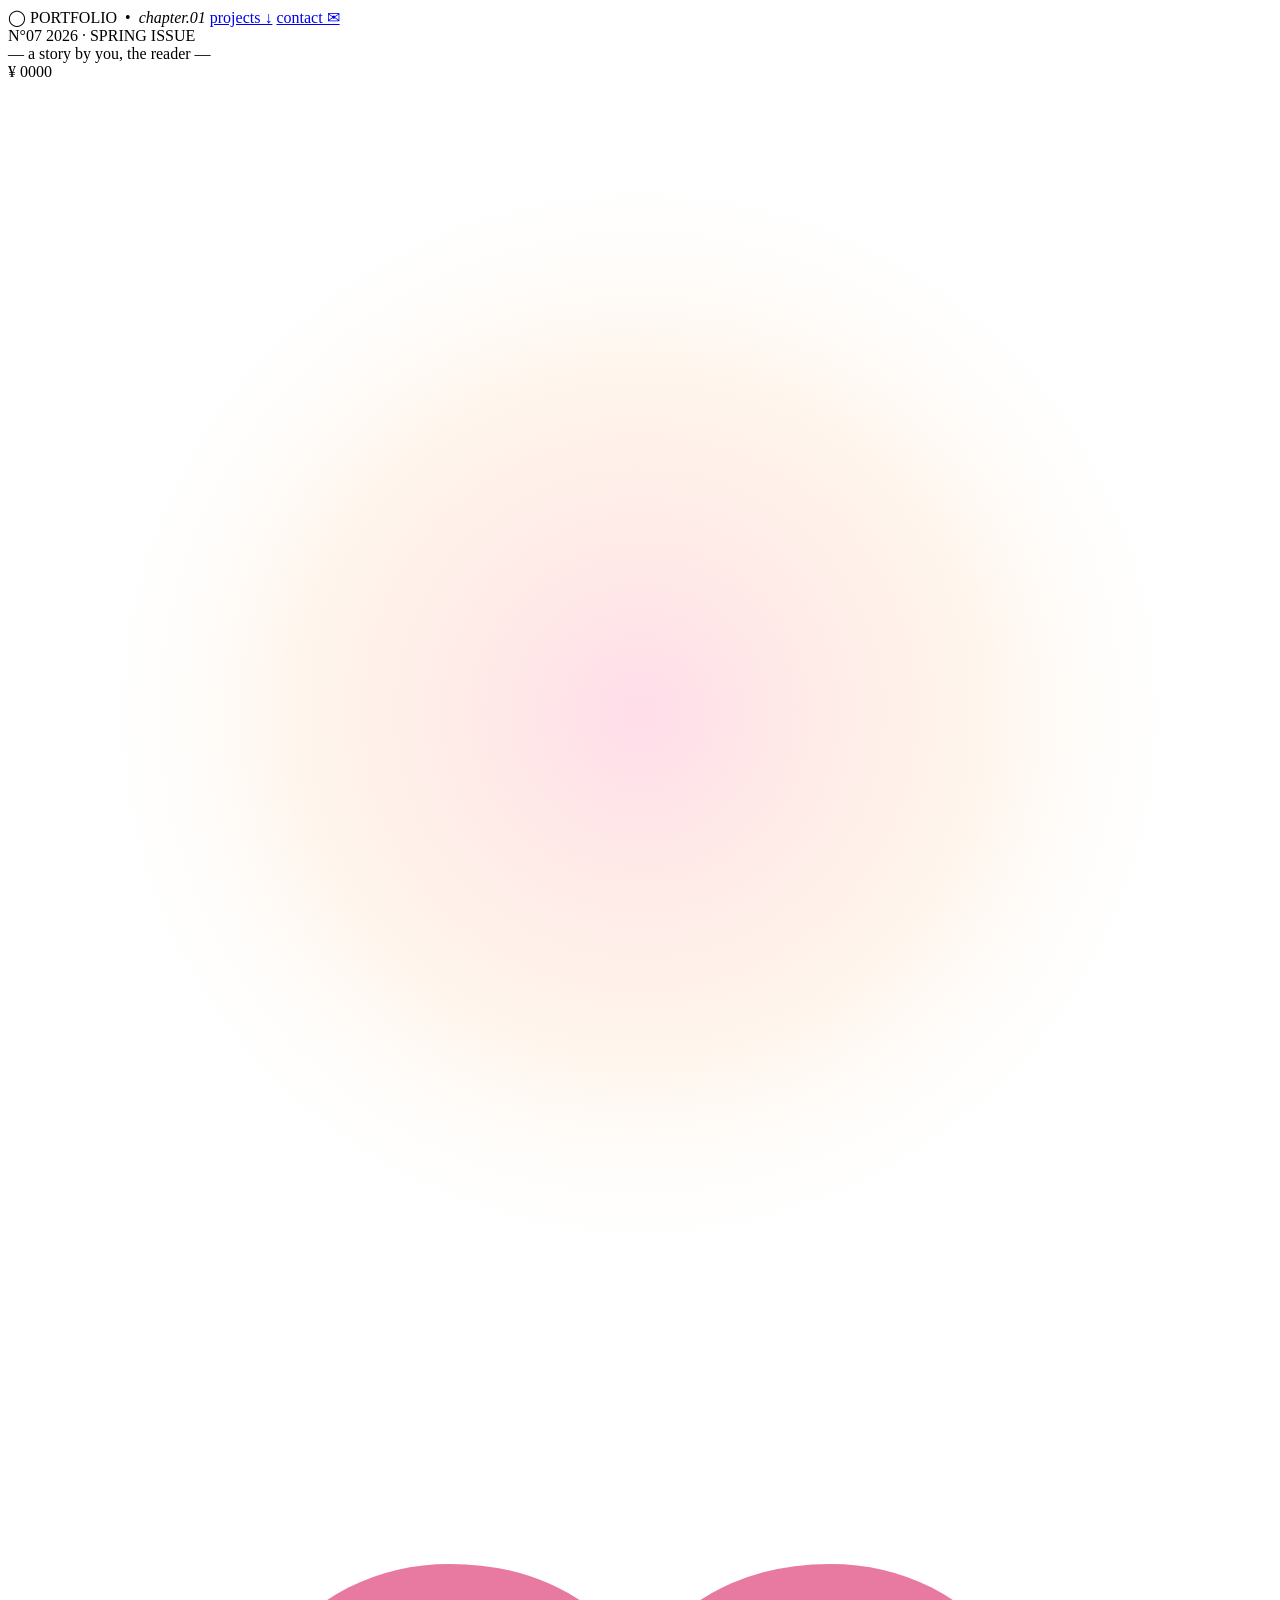
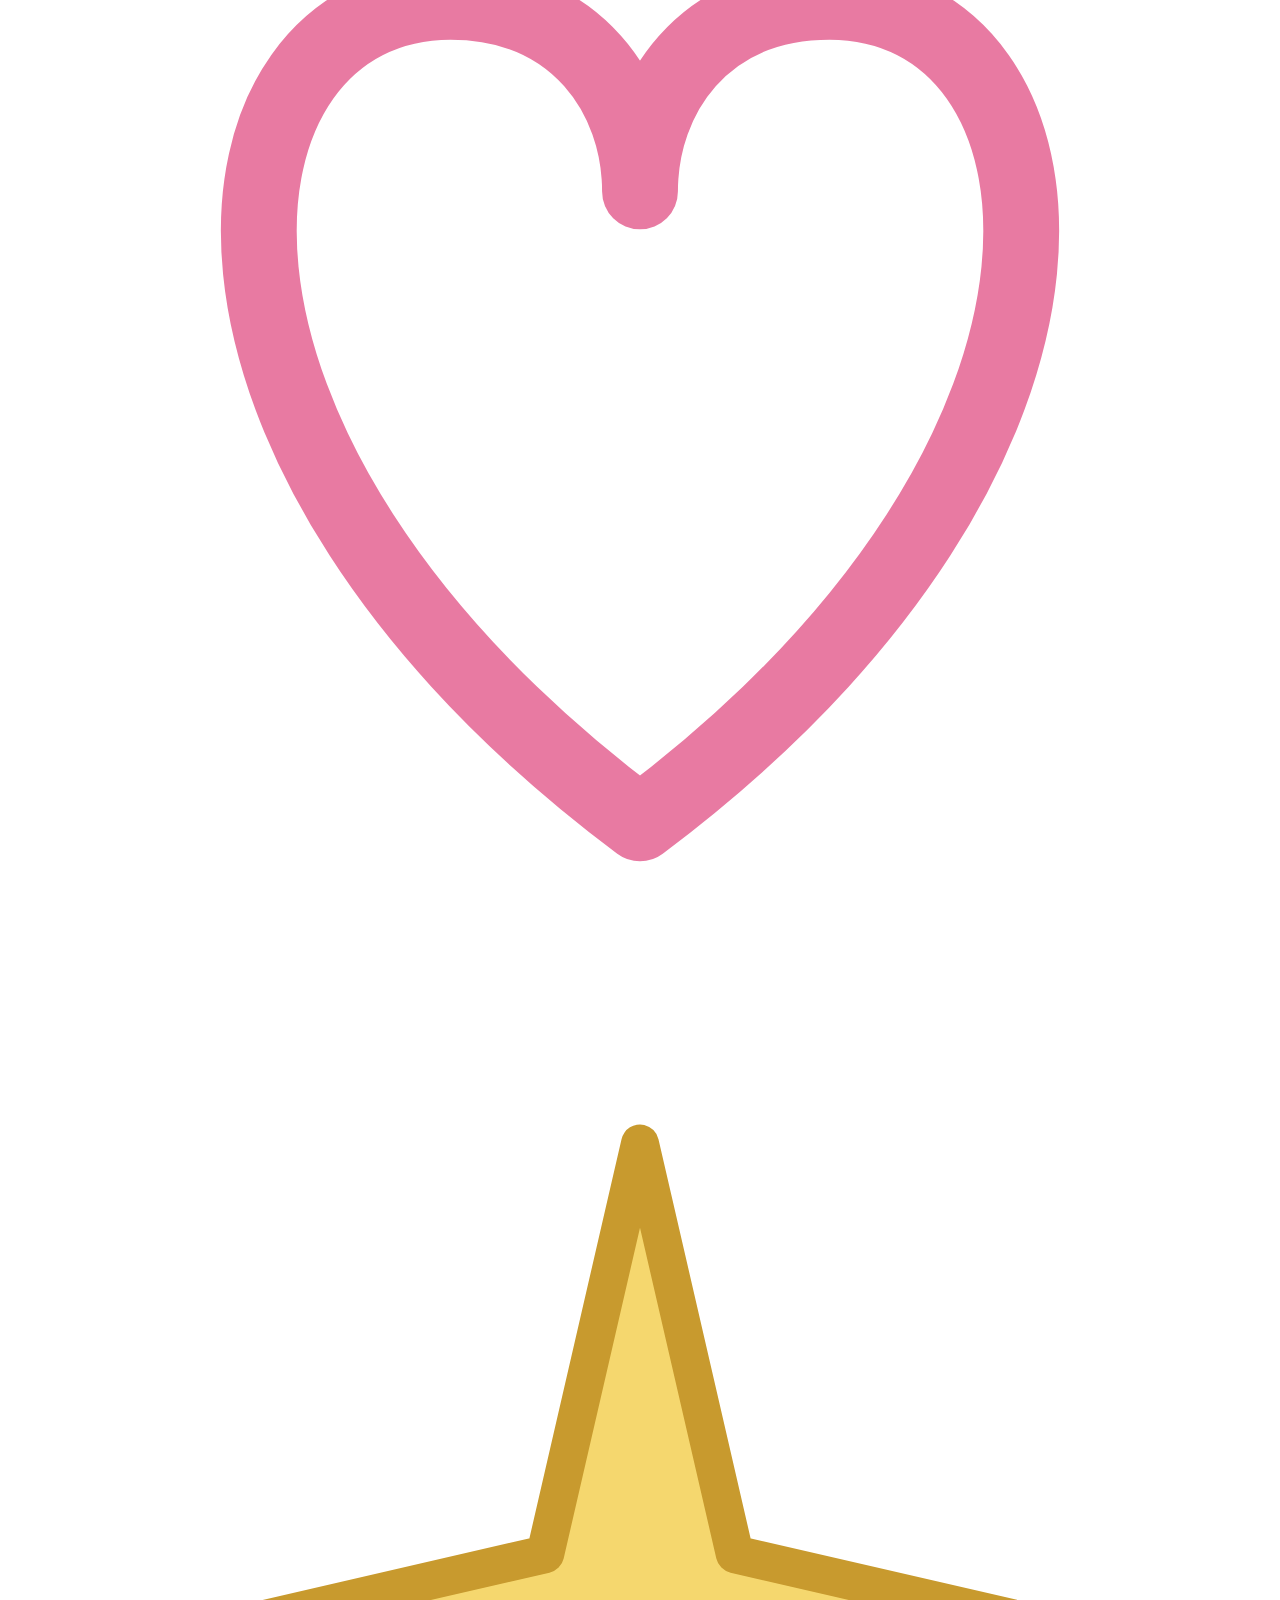
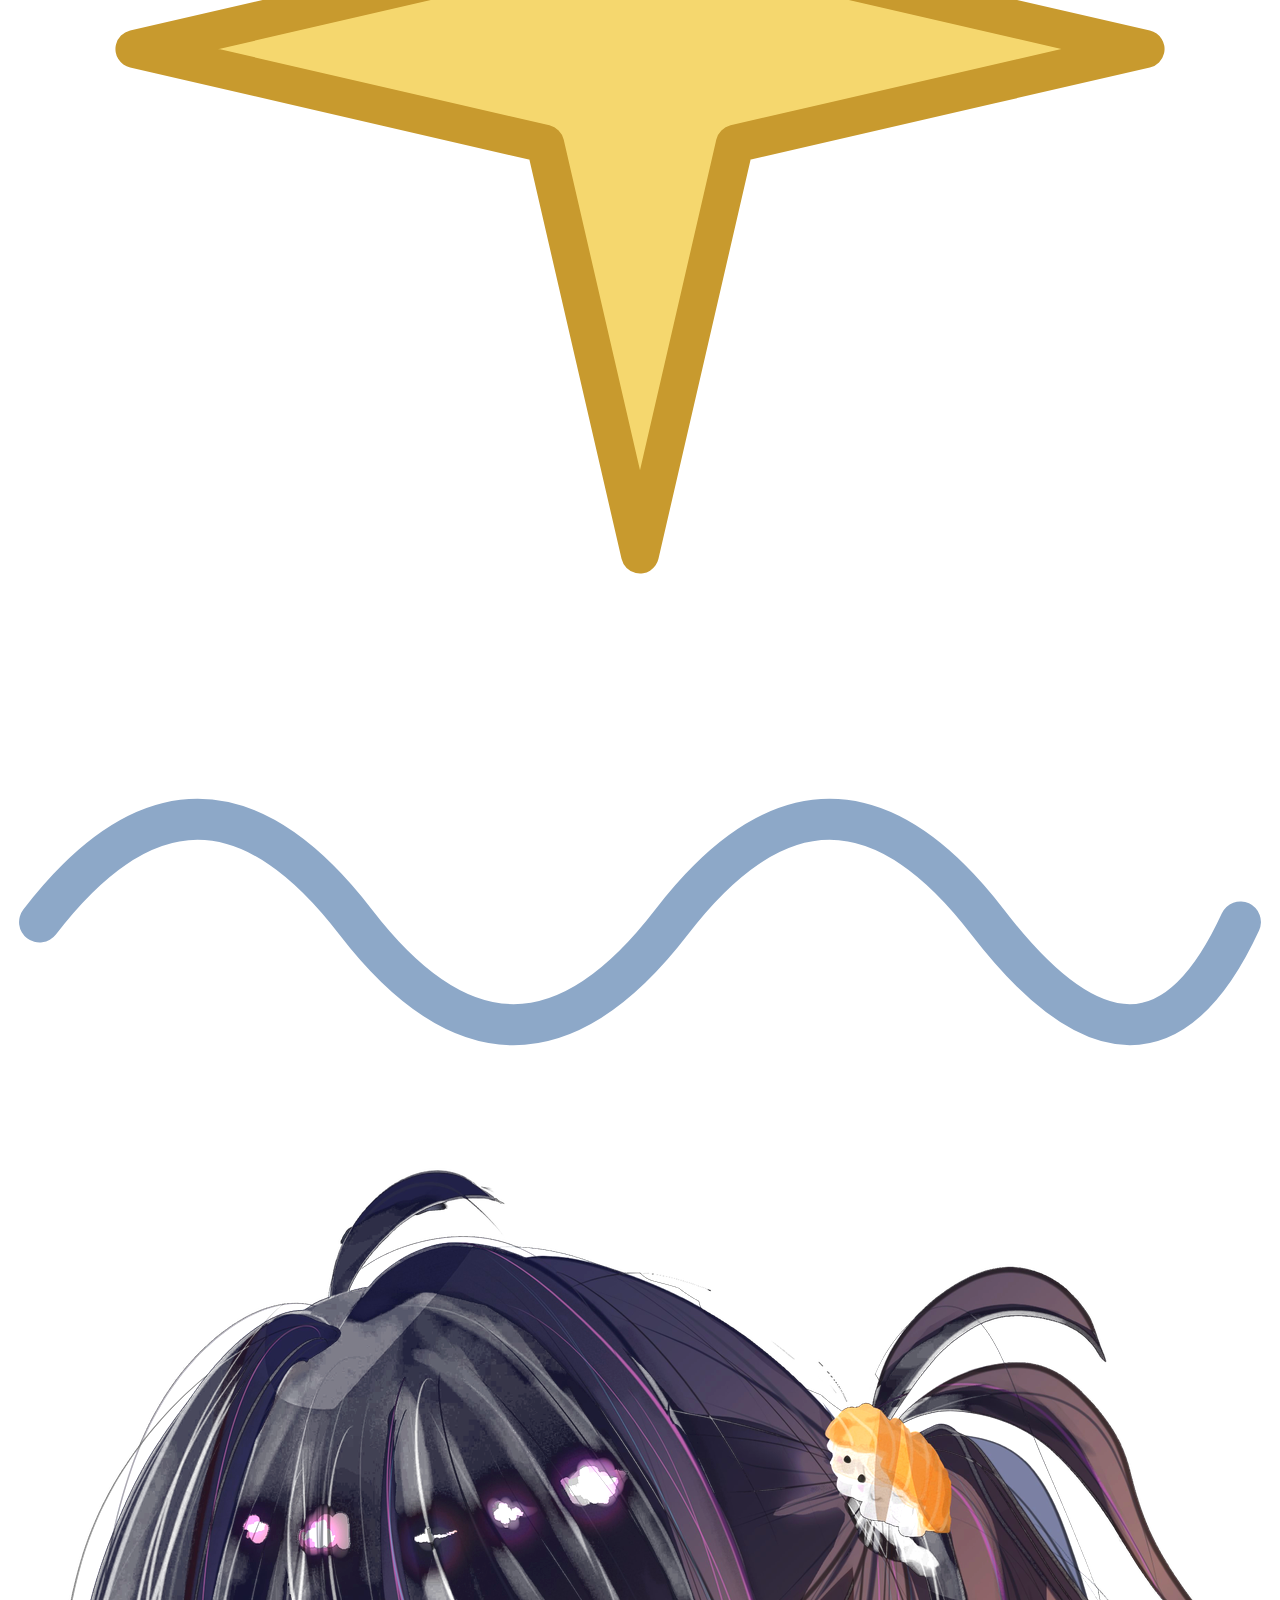
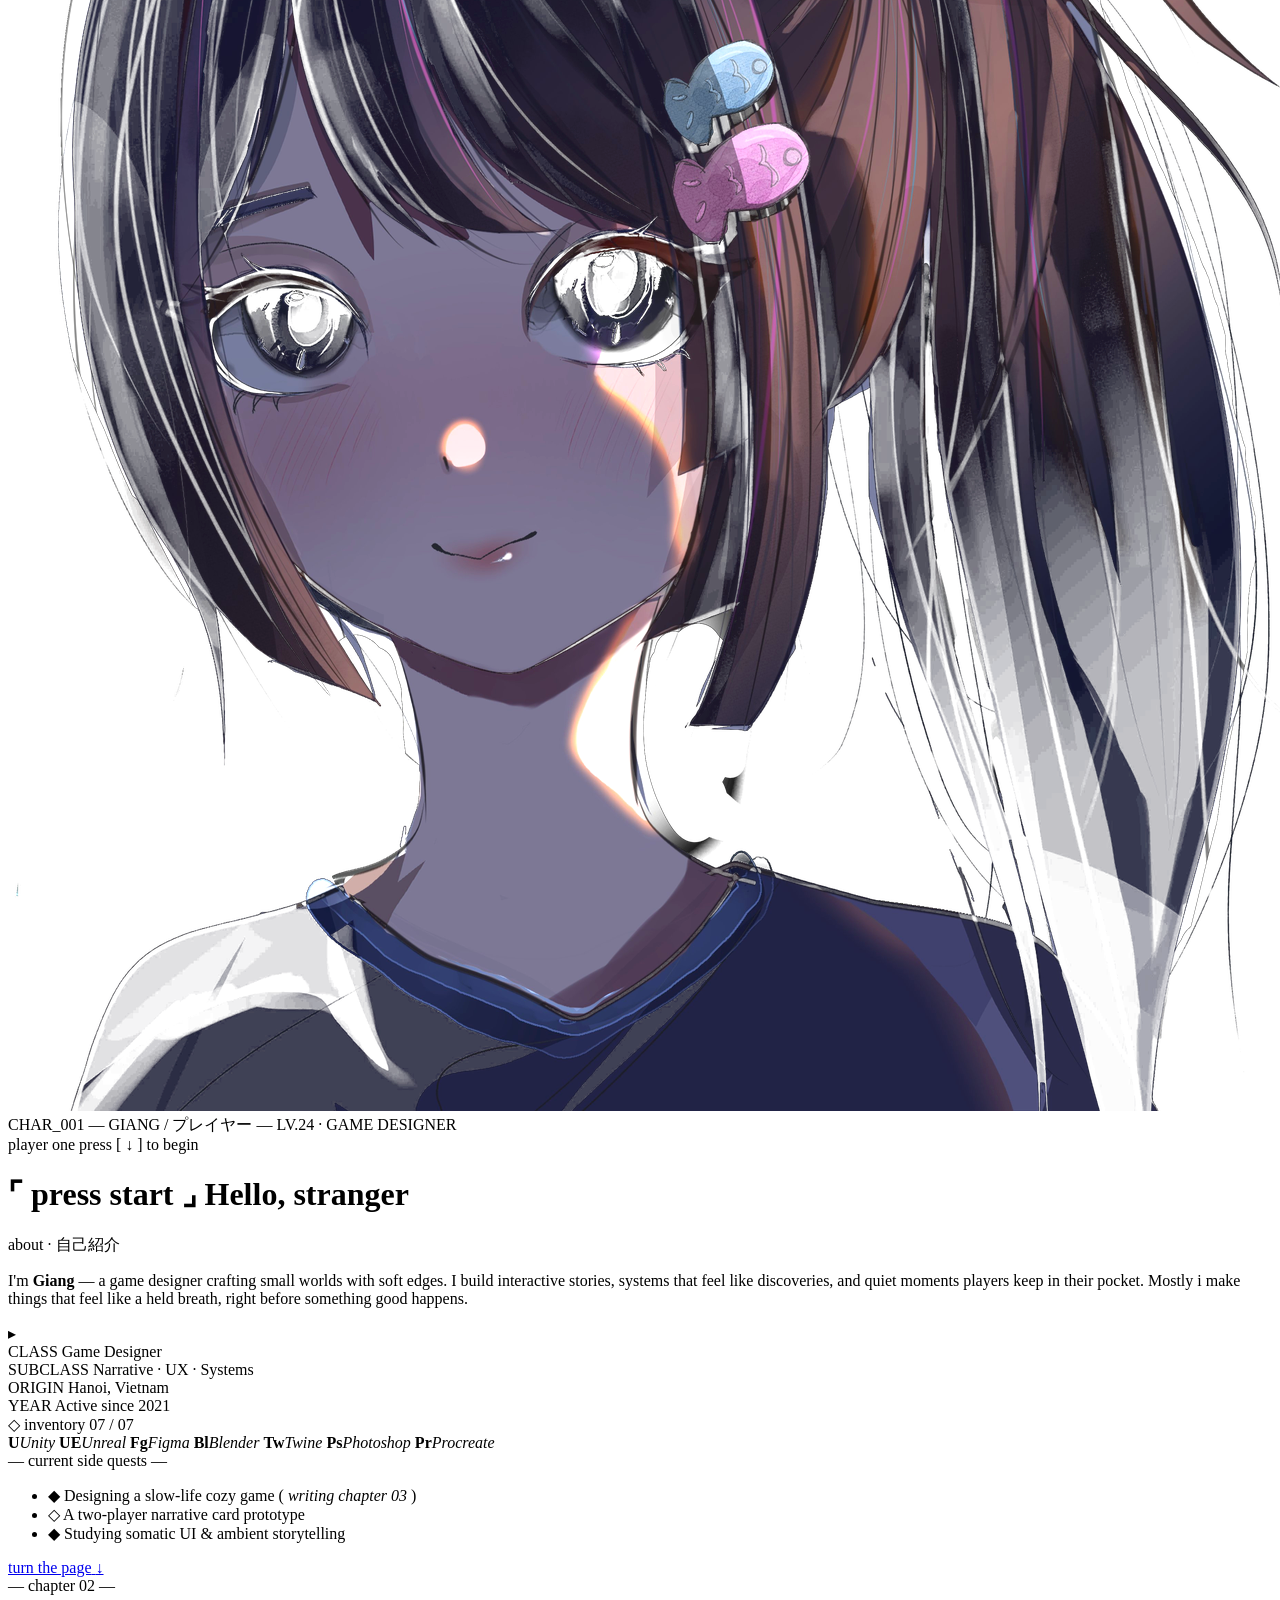
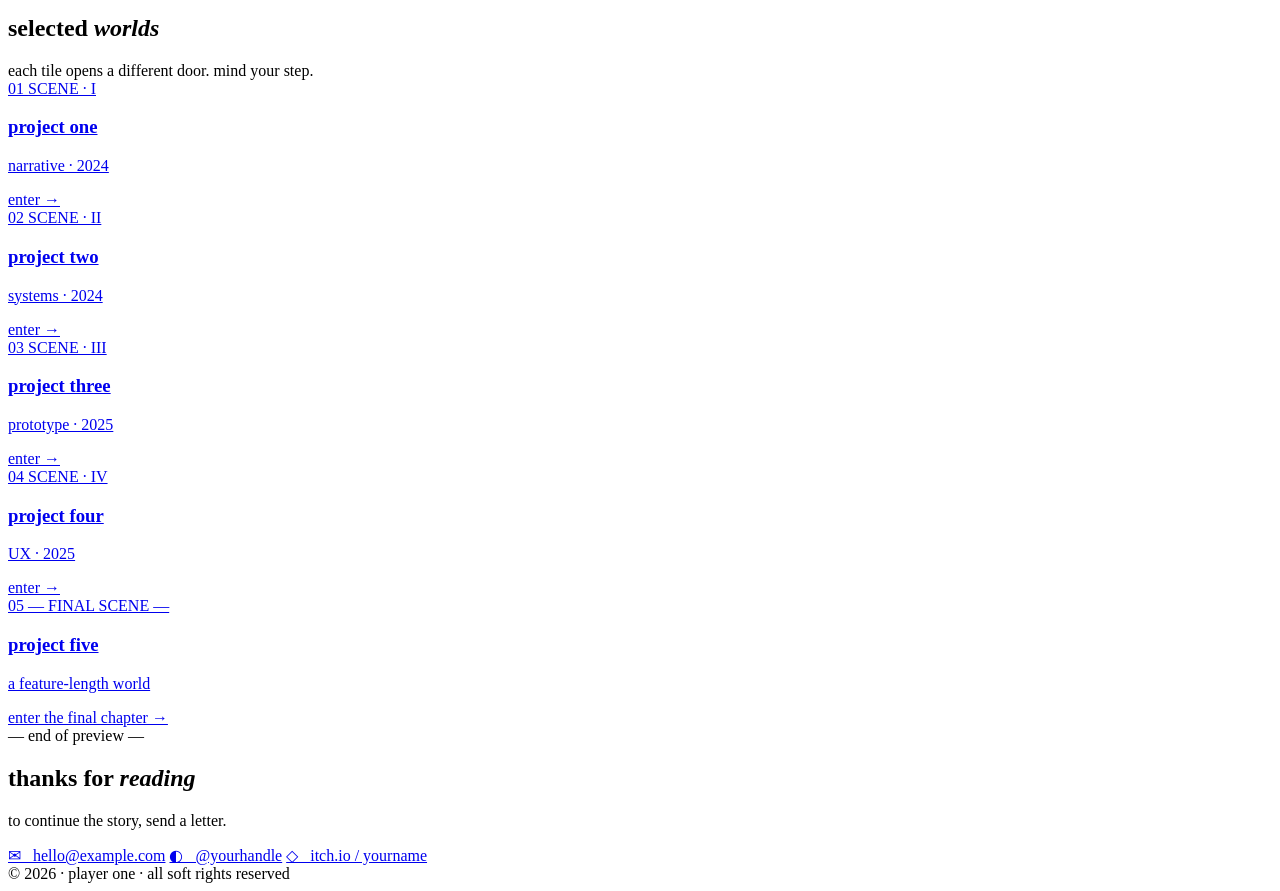
==== commit a0d91cbb: "Add initial portfolio webpage structure Initial commit of the portfolio webpage with structured layo" ====
--- a/index.html
+++ b/index.html
@@ -1,335 +1,335 @@
-<!DOCTYPE html>
-<html lang="en">
-<head>
-<meta charset="UTF-8" />
-<meta name="viewport" content="width=device-width, initial-scale=1.0" />
-<title>✦ Player One ✦ Portfolio</title>
-<link rel="preconnect" href="https://fonts.googleapis.com" />
-<link rel="preconnect" href="https://fonts.gstatic.com" crossorigin />
-<link href="https://fonts.googleapis.com/css2?family=Fraunces:ital,opsz,wght@0,9..144,300..900;1,9..144,300..900&family=Caveat:wght@400..700&family=DM+Sans:opsz,wght@9..40,300..700&family=Cormorant+Garamond:ital,wght@0,300..700;1,300..700&family=JetBrains+Mono:wght@400;500&display=swap" rel="stylesheet" />
-<link rel="stylesheet" href="style.css" />
-</head>
-<body>
-
-<!-- soft grid + grain backdrop -->
-<div class="page-bg" aria-hidden="true">
-  <div class="grid-paper"></div>
-  <div class="noise"></div>
-  <div class="aurora a1"></div>
-  <div class="aurora a2"></div>
-  <div class="aurora a3"></div>
-</div>
-
-<!-- floating dust / sparkles -->
-<div class="sparkles" aria-hidden="true">
-  <span class="spk" style="--x:8%;--y:18%;--d:0s;--s:1"></span>
-  <span class="spk" style="--x:22%;--y:62%;--d:2.3s;--s:.7"></span>
-  <span class="spk" style="--x:80%;--y:24%;--d:1.2s;--s:1.2"></span>
-  <span class="spk" style="--x:92%;--y:72%;--d:3.1s;--s:.9"></span>
-  <span class="spk" style="--x:48%;--y:88%;--d:4s;--s:1.1"></span>
-  <span class="spk" style="--x:68%;--y:8%;--d:1.8s;--s:.8"></span>
-</div>
-
-<!-- tiny navigation -->
-<nav class="topnav">
-  <span class="nav-mark">◯</span>
-  <span class="nav-title">PORTFOLIO &nbsp;•&nbsp; <em>chapter.01</em></span>
-  <span class="nav-actions">
-    <a href="#projects">projects ↓</a>
-    <a href="#contact">contact ✉</a>
-  </span>
-</nav>
-
-<!-- =============== HERO / ABOUT =============== -->
-<header class="hero">
-
-  <!-- masthead bar like manga magazine -->
-  <div class="masthead">
-    <div class="mast-left">
-      <span class="issue-no">N°<span class="issue-num">07</span></span>
-      <span class="issue-date">2026 · SPRING ISSUE</span>
-    </div>
-    <div class="mast-center">
-      <span class="mast-tag">— a story by you, the reader —</span>
-    </div>
-    <div class="mast-right">
-      <span class="barcode" aria-hidden="true">
-        <i></i><i></i><i></i><i></i><i></i><i></i><i></i><i></i><i></i><i></i><i></i><i></i><i></i>
-      </span>
-      <span class="price">¥ 0000</span>
-    </div>
-  </div>
-
-  <div class="hero-grid">
-
-    <!-- LEFT: character popping out of frame -->
-    <div class="char-stage">
-      <!-- decorative star burst behind -->
-      <svg class="burst" viewBox="0 0 400 400" aria-hidden="true">
-        <defs>
-          <radialGradient id="burstGrad" cx="50%" cy="50%" r="50%">
-            <stop offset="0%" stop-color="#ffd9e8" stop-opacity=".9"/>
-            <stop offset="60%" stop-color="#ffe6d0" stop-opacity=".4"/>
-            <stop offset="100%" stop-color="#fff" stop-opacity="0"/>
-          </radialGradient>
-        </defs>
-        <circle cx="200" cy="200" r="180" fill="url(#burstGrad)"/>
-      </svg>
-
-      <!-- floating doodle marks -->
-      <svg class="doodle d-heart" viewBox="0 0 40 40" aria-hidden="true">
-        <path d="M20 34 C 4 22, 6 8, 14 8 C 18 8, 20 11, 20 14 C 20 11, 22 8, 26 8 C 34 8, 36 22, 20 34 Z"
-              fill="none" stroke="#e87aa2" stroke-width="2.4" stroke-linecap="round" stroke-linejoin="round"/>
-      </svg>
-      <svg class="doodle d-spark" viewBox="0 0 40 40" aria-hidden="true">
-        <path d="M20 4 L23 17 L36 20 L23 23 L20 36 L17 23 L4 20 L17 17 Z"
-              fill="#f5d76e" stroke="#c89a2e" stroke-width="1.2" stroke-linejoin="round"/>
-      </svg>
-      <svg class="doodle d-squiggle" viewBox="0 0 80 30" aria-hidden="true">
-        <path d="M2 15 Q 12 2, 22 15 T 42 15 T 62 15 T 78 15"
-              fill="none" stroke="#8da8c8" stroke-width="2.6" stroke-linecap="round"/>
-      </svg>
-
-      <!-- the polaroid / panel frame -->
-      <div class="panel-frame">
-        <div class="panel-tape t1" aria-hidden="true"></div>
-        <div class="panel-tape t2" aria-hidden="true"></div>
-
-        <!-- corners -->
-        <span class="corner c-tl"></span>
-        <span class="corner c-tr"></span>
-        <span class="corner c-bl"></span>
-        <span class="corner c-br"></span>
-
-        <!-- inner background of panel (clipped) -->
-        <div class="panel-inner">
-          <!-- soft halftone behind character -->
-          <div class="halftone"></div>
-          <div class="rays" aria-hidden="true"></div>
-        </div>
-
-        <!-- character — sibling of panel-inner so it can pop ABOVE top edge -->
-        <img class="char-img" src="assets/character.png" alt="character portrait" />
-
-        <!-- caption strip at bottom of panel -->
-        <div class="panel-caption">
-          <span class="cap-label">CHAR_001</span>
-          <span class="cap-name">— GIANG / プレイヤー —</span>
-          <span class="cap-meta">LV.24 · GAME DESIGNER</span>
-        </div>
-      </div>
-
-      <!-- floating "name plate" -->
-      <div class="nameplate">
-        <span class="np-line">player one</span>
-        <span class="np-sub">press [ ↓ ] to begin</span>
-      </div>
-    </div>
-
-    <!-- RIGHT: about content, masthead style -->
-    <div class="hero-text">
-
-      <!-- the huge title -->
-      <h1 class="bigtitle">
-        <span class="title-eyebrow">⌜ press start ⌟</span>
-        <span class="title-main">
-          Hello<span class="title-comma">,</span>
-          <span class="title-italic">stranger</span>
-        </span>
-        <span class="title-underline" aria-hidden="true"></span>
-      </h1>
-
-      <!-- intro paragraph in a dialogue-box style -->
-      <div class="dialogue">
-        <div class="dlg-tab">about · 自己紹介</div>
-        <p class="dlg-text">
-          I'm <strong>Giang</strong> — a game designer crafting small worlds with soft edges. I build interactive stories,
-          systems that feel like discoveries, and quiet moments players keep in their pocket. Mostly i make things that feel
-          like a held breath, right before something good happens.
-        </p>
-        <span class="dlg-arrow" aria-hidden="true">▸</span>
-      </div>
-
-      <!-- stats grid like an RPG character sheet -->
-      <div class="stats">
-        <div class="stat-card">
-          <span class="stat-key">CLASS</span>
-          <span class="stat-val">Game Designer</span>
-          <span class="stat-bar"><i style="--p:92%"></i></span>
-        </div>
-        <div class="stat-card">
-          <span class="stat-key">SUBCLASS</span>
-          <span class="stat-val">Narrative · UX · Systems</span>
-          <span class="stat-bar"><i style="--p:84%"></i></span>
-        </div>
-        <div class="stat-card">
-          <span class="stat-key">ORIGIN</span>
-          <span class="stat-val">Hanoi, Vietnam</span>
-          <span class="stat-bar"><i style="--p:70%"></i></span>
-        </div>
-        <div class="stat-card">
-          <span class="stat-key">YEAR</span>
-          <span class="stat-val">Active since 2021</span>
-          <span class="stat-bar"><i style="--p:55%"></i></span>
-        </div>
-      </div>
-
-      <!-- skill chips / inventory -->
-      <div class="inventory">
-        <div class="inv-header">
-          <span>◇ inventory</span>
-          <span class="inv-count">07 / 07</span>
-        </div>
-        <div class="inv-slots">
-          <span class="slot" data-tip="Unity"><b>U</b><i>Unity</i></span>
-          <span class="slot" data-tip="Unreal"><b>UE</b><i>Unreal</i></span>
-          <span class="slot" data-tip="Figma"><b>Fg</b><i>Figma</i></span>
-          <span class="slot" data-tip="Blender"><b>Bl</b><i>Blender</i></span>
-          <span class="slot" data-tip="Twine"><b>Tw</b><i>Twine</i></span>
-          <span class="slot" data-tip="Photoshop"><b>Ps</b><i>Photoshop</i></span>
-          <span class="slot" data-tip="Procreate"><b>Pr</b><i>Procreate</i></span>
-        </div>
-      </div>
-
-      <!-- abilities, in side-quest style -->
-      <div class="side-quests">
-        <div class="sq-title">— current side quests —</div>
-        <ul>
-          <li><span>◆</span> Designing a slow-life cozy game ( <i>writing chapter 03</i> )</li>
-          <li><span>◇</span> A two-player narrative card prototype</li>
-          <li><span>◆</span> Studying somatic UI &amp; ambient storytelling</li>
-        </ul>
-      </div>
-
-    </div>
-  </div>
-
-  <!-- scroll cue -->
-  <a href="#projects" class="scroll-cue">
-    <span class="cue-text">turn the page</span>
-    <span class="cue-arrow">↓</span>
-  </a>
-</header>
-
-
-<!-- =============== PROJECTS =============== -->
-<section id="projects" class="projects">
-
-  <div class="section-head">
-    <span class="sh-line"></span>
-    <div class="sh-titlewrap">
-      <span class="sh-kicker">— chapter 02 —</span>
-      <h2 class="sh-title">selected <em>worlds</em></h2>
-      <span class="sh-sub">each tile opens a different door. mind your step.</span>
-    </div>
-    <span class="sh-line"></span>
-  </div>
-
-  <div class="banners">
-
-    <!-- PROJECT 1 -->
-    <a href="#" class="banner b-tall" data-num="01" style="--accent:#e87aa2;--accent-soft:#fde2ec">
-      <div class="banner-inner">
-        <div class="banner-image" data-label="PROJECT&nbsp;01"></div>
-        <div class="banner-overlay">
-          <span class="bn-num">01</span>
-          <span class="bn-tag">SCENE · I</span>
-          <h3 class="bn-title">project one</h3>
-          <p class="bn-meta">narrative · 2024</p>
-          <span class="bn-cta">enter →</span>
-        </div>
-        <div class="banner-glare"></div>
-      </div>
-      <div class="banner-shadow"></div>
-    </a>
-
-    <!-- PROJECT 2 -->
-    <a href="#" class="banner b-wide" data-num="02" style="--accent:#7ea7c8;--accent-soft:#e1edf7">
-      <div class="banner-inner">
-        <div class="banner-image" data-label="PROJECT&nbsp;02"></div>
-        <div class="banner-overlay">
-          <span class="bn-num">02</span>
-          <span class="bn-tag">SCENE · II</span>
-          <h3 class="bn-title">project two</h3>
-          <p class="bn-meta">systems · 2024</p>
-          <span class="bn-cta">enter →</span>
-        </div>
-        <div class="banner-glare"></div>
-      </div>
-      <div class="banner-shadow"></div>
-    </a>
-
-    <!-- PROJECT 3 -->
-    <a href="#" class="banner b-wide" data-num="03" style="--accent:#c8a87e;--accent-soft:#f5ead8">
-      <div class="banner-inner">
-        <div class="banner-image" data-label="PROJECT&nbsp;03"></div>
-        <div class="banner-overlay">
-          <span class="bn-num">03</span>
-          <span class="bn-tag">SCENE · III</span>
-          <h3 class="bn-title">project three</h3>
-          <p class="bn-meta">prototype · 2025</p>
-          <span class="bn-cta">enter →</span>
-        </div>
-        <div class="banner-glare"></div>
-      </div>
-      <div class="banner-shadow"></div>
-    </a>
-
-    <!-- PROJECT 4 -->
-    <a href="#" class="banner b-tall" data-num="04" style="--accent:#9bb89a;--accent-soft:#e6efdf">
-      <div class="banner-inner">
-        <div class="banner-image" data-label="PROJECT&nbsp;04"></div>
-        <div class="banner-overlay">
-          <span class="bn-num">04</span>
-          <span class="bn-tag">SCENE · IV</span>
-          <h3 class="bn-title">project four</h3>
-          <p class="bn-meta">UX · 2025</p>
-          <span class="bn-cta">enter →</span>
-        </div>
-        <div class="banner-glare"></div>
-      </div>
-      <div class="banner-shadow"></div>
-    </a>
-
-    <!-- PROJECT 5 (full width feature) -->
-    <a href="#" class="banner b-full" data-num="05" style="--accent:#b89ac8;--accent-soft:#eee2f5">
-      <div class="banner-inner">
-        <div class="banner-image" data-label="PROJECT&nbsp;05"></div>
-        <div class="banner-overlay">
-          <span class="bn-num">05</span>
-          <span class="bn-tag">— FINAL SCENE —</span>
-          <h3 class="bn-title">project five</h3>
-          <p class="bn-meta">a feature-length world</p>
-          <span class="bn-cta">enter the final chapter →</span>
-        </div>
-        <div class="banner-glare"></div>
-      </div>
-      <div class="banner-shadow"></div>
-    </a>
-
-  </div>
-</section>
-
-<!-- =============== END / FOOTER =============== -->
-<footer id="contact" class="endcard">
-  <div class="end-tape t1"></div>
-  <div class="end-tape t2"></div>
-
-  <div class="end-inner">
-    <span class="end-kicker">— end of preview —</span>
-    <h2 class="end-title">thanks for <em>reading</em></h2>
-    <p class="end-sub">
-      to continue the story, send a letter.
-    </p>
-    <div class="end-links">
-      <a href="mailto:hello@example.com" class="end-link">✉ &nbsp; hello@example.com</a>
-      <a href="#" class="end-link">◐ &nbsp; @yourhandle</a>
-      <a href="#" class="end-link">◇ &nbsp; itch.io / yourname</a>
-    </div>
-    <span class="end-credit">© 2026 · player one · all soft rights reserved</span>
-  </div>
-</footer>
-
-<script src="script.js"></script>
-</body>
-</html>
+<!DOCTYPE html>
+<html lang="en">
+<head>
+<meta charset="UTF-8" />
+<meta name="viewport" content="width=device-width, initial-scale=1.0" />
+<title>✦ Player One ✦ Portfolio</title>
+<link rel="preconnect" href="https://fonts.googleapis.com" />
+<link rel="preconnect" href="https://fonts.gstatic.com" crossorigin />
+<link href="https://fonts.googleapis.com/css2?family=Fraunces:ital,opsz,wght@0,9..144,300..900;1,9..144,300..900&family=Caveat:wght@400..700&family=DM+Sans:opsz,wght@9..40,300..700&family=Cormorant+Garamond:ital,wght@0,300..700;1,300..700&family=JetBrains+Mono:wght@400;500&display=swap" rel="stylesheet" />
+<link rel="stylesheet" href="style.css" />
+</head>
+<body>
+
+<!-- soft grid + grain backdrop -->
+<div class="page-bg" aria-hidden="true">
+  <div class="grid-paper"></div>
+  <div class="noise"></div>
+  <div class="aurora a1"></div>
+  <div class="aurora a2"></div>
+  <div class="aurora a3"></div>
+</div>
+
+<!-- floating dust / sparkles -->
+<div class="sparkles" aria-hidden="true">
+  <span class="spk" style="--x:8%;--y:18%;--d:0s;--s:1"></span>
+  <span class="spk" style="--x:22%;--y:62%;--d:2.3s;--s:.7"></span>
+  <span class="spk" style="--x:80%;--y:24%;--d:1.2s;--s:1.2"></span>
+  <span class="spk" style="--x:92%;--y:72%;--d:3.1s;--s:.9"></span>
+  <span class="spk" style="--x:48%;--y:88%;--d:4s;--s:1.1"></span>
+  <span class="spk" style="--x:68%;--y:8%;--d:1.8s;--s:.8"></span>
+</div>
+
+<!-- tiny navigation -->
+<nav class="topnav">
+  <span class="nav-mark">◯</span>
+  <span class="nav-title">PORTFOLIO &nbsp;•&nbsp; <em>chapter.01</em></span>
+  <span class="nav-actions">
+    <a href="#projects">projects ↓</a>
+    <a href="#contact">contact ✉</a>
+  </span>
+</nav>
+
+<!-- =============== HERO / ABOUT =============== -->
+<header class="hero">
+
+  <!-- masthead bar like manga magazine -->
+  <div class="masthead">
+    <div class="mast-left">
+      <span class="issue-no">N°<span class="issue-num">07</span></span>
+      <span class="issue-date">2026 · SPRING ISSUE</span>
+    </div>
+    <div class="mast-center">
+      <span class="mast-tag">— a story by you, the reader —</span>
+    </div>
+    <div class="mast-right">
+      <span class="barcode" aria-hidden="true">
+        <i></i><i></i><i></i><i></i><i></i><i></i><i></i><i></i><i></i><i></i><i></i><i></i><i></i>
+      </span>
+      <span class="price">¥ 0000</span>
+    </div>
+  </div>
+
+  <div class="hero-grid">
+
+    <!-- LEFT: character popping out of frame -->
+    <div class="char-stage">
+      <!-- decorative star burst behind -->
+      <svg class="burst" viewBox="0 0 400 400" aria-hidden="true">
+        <defs>
+          <radialGradient id="burstGrad" cx="50%" cy="50%" r="50%">
+            <stop offset="0%" stop-color="#ffd9e8" stop-opacity=".9"/>
+            <stop offset="60%" stop-color="#ffe6d0" stop-opacity=".4"/>
+            <stop offset="100%" stop-color="#fff" stop-opacity="0"/>
+          </radialGradient>
+        </defs>
+        <circle cx="200" cy="200" r="180" fill="url(#burstGrad)"/>
+      </svg>
+
+      <!-- floating doodle marks -->
+      <svg class="doodle d-heart" viewBox="0 0 40 40" aria-hidden="true">
+        <path d="M20 34 C 4 22, 6 8, 14 8 C 18 8, 20 11, 20 14 C 20 11, 22 8, 26 8 C 34 8, 36 22, 20 34 Z"
+              fill="none" stroke="#e87aa2" stroke-width="2.4" stroke-linecap="round" stroke-linejoin="round"/>
+      </svg>
+      <svg class="doodle d-spark" viewBox="0 0 40 40" aria-hidden="true">
+        <path d="M20 4 L23 17 L36 20 L23 23 L20 36 L17 23 L4 20 L17 17 Z"
+              fill="#f5d76e" stroke="#c89a2e" stroke-width="1.2" stroke-linejoin="round"/>
+      </svg>
+      <svg class="doodle d-squiggle" viewBox="0 0 80 30" aria-hidden="true">
+        <path d="M2 15 Q 12 2, 22 15 T 42 15 T 62 15 T 78 15"
+              fill="none" stroke="#8da8c8" stroke-width="2.6" stroke-linecap="round"/>
+      </svg>
+
+      <!-- the polaroid / panel frame -->
+      <div class="panel-frame">
+        <div class="panel-tape t1" aria-hidden="true"></div>
+        <div class="panel-tape t2" aria-hidden="true"></div>
+
+        <!-- corners -->
+        <span class="corner c-tl"></span>
+        <span class="corner c-tr"></span>
+        <span class="corner c-bl"></span>
+        <span class="corner c-br"></span>
+
+        <!-- inner background of panel (clipped) -->
+        <div class="panel-inner">
+          <!-- soft halftone behind character -->
+          <div class="halftone"></div>
+          <div class="rays" aria-hidden="true"></div>
+        </div>
+
+        <!-- character — sibling of panel-inner so it can pop ABOVE top edge -->
+        <img class="char-img" src="assets/character.png" alt="character portrait" />
+
+        <!-- caption strip at bottom of panel -->
+        <div class="panel-caption">
+          <span class="cap-label">CHAR_001</span>
+          <span class="cap-name">— GIANG / プレイヤー —</span>
+          <span class="cap-meta">LV.24 · GAME DESIGNER</span>
+        </div>
+      </div>
+
+      <!-- floating "name plate" -->
+      <div class="nameplate">
+        <span class="np-line">player one</span>
+        <span class="np-sub">press [ ↓ ] to begin</span>
+      </div>
+    </div>
+
+    <!-- RIGHT: about content, masthead style -->
+    <div class="hero-text">
+
+      <!-- the huge title -->
+      <h1 class="bigtitle">
+        <span class="title-eyebrow">⌜ press start ⌟</span>
+        <span class="title-main">
+          Hello<span class="title-comma">,</span>
+          <span class="title-italic">stranger</span>
+        </span>
+        <span class="title-underline" aria-hidden="true"></span>
+      </h1>
+
+      <!-- intro paragraph in a dialogue-box style -->
+      <div class="dialogue">
+        <div class="dlg-tab">about · 自己紹介</div>
+        <p class="dlg-text">
+          I'm <strong>Giang</strong> — a game designer crafting small worlds with soft edges. I build interactive stories,
+          systems that feel like discoveries, and quiet moments players keep in their pocket. Mostly i make things that feel
+          like a held breath, right before something good happens.
+        </p>
+        <span class="dlg-arrow" aria-hidden="true">▸</span>
+      </div>
+
+      <!-- stats grid like an RPG character sheet -->
+      <div class="stats">
+        <div class="stat-card">
+          <span class="stat-key">CLASS</span>
+          <span class="stat-val">Game Designer</span>
+          <span class="stat-bar"><i style="--p:92%"></i></span>
+        </div>
+        <div class="stat-card">
+          <span class="stat-key">SUBCLASS</span>
+          <span class="stat-val">Narrative · UX · Systems</span>
+          <span class="stat-bar"><i style="--p:84%"></i></span>
+        </div>
+        <div class="stat-card">
+          <span class="stat-key">ORIGIN</span>
+          <span class="stat-val">Hanoi, Vietnam</span>
+          <span class="stat-bar"><i style="--p:70%"></i></span>
+        </div>
+        <div class="stat-card">
+          <span class="stat-key">YEAR</span>
+          <span class="stat-val">Active since 2021</span>
+          <span class="stat-bar"><i style="--p:55%"></i></span>
+        </div>
+      </div>
+
+      <!-- skill chips / inventory -->
+      <div class="inventory">
+        <div class="inv-header">
+          <span>◇ inventory</span>
+          <span class="inv-count">07 / 07</span>
+        </div>
+        <div class="inv-slots">
+          <span class="slot" data-tip="Unity"><b>U</b><i>Unity</i></span>
+          <span class="slot" data-tip="Unreal"><b>UE</b><i>Unreal</i></span>
+          <span class="slot" data-tip="Figma"><b>Fg</b><i>Figma</i></span>
+          <span class="slot" data-tip="Blender"><b>Bl</b><i>Blender</i></span>
+          <span class="slot" data-tip="Twine"><b>Tw</b><i>Twine</i></span>
+          <span class="slot" data-tip="Photoshop"><b>Ps</b><i>Photoshop</i></span>
+          <span class="slot" data-tip="Procreate"><b>Pr</b><i>Procreate</i></span>
+        </div>
+      </div>
+
+      <!-- abilities, in side-quest style -->
+      <div class="side-quests">
+        <div class="sq-title">— current side quests —</div>
+        <ul>
+          <li><span>◆</span> Designing a slow-life cozy game ( <i>writing chapter 03</i> )</li>
+          <li><span>◇</span> A two-player narrative card prototype</li>
+          <li><span>◆</span> Studying somatic UI &amp; ambient storytelling</li>
+        </ul>
+      </div>
+
+    </div>
+  </div>
+
+  <!-- scroll cue -->
+  <a href="#projects" class="scroll-cue">
+    <span class="cue-text">turn the page</span>
+    <span class="cue-arrow">↓</span>
+  </a>
+</header>
+
+
+<!-- =============== PROJECTS =============== -->
+<section id="projects" class="projects">
+
+  <div class="section-head">
+    <span class="sh-line"></span>
+    <div class="sh-titlewrap">
+      <span class="sh-kicker">— chapter 02 —</span>
+      <h2 class="sh-title">selected <em>worlds</em></h2>
+      <span class="sh-sub">each tile opens a different door. mind your step.</span>
+    </div>
+    <span class="sh-line"></span>
+  </div>
+
+  <div class="banners">
+
+    <!-- PROJECT 1 -->
+    <a href="#" class="banner b-tall" data-num="01" style="--accent:#e87aa2;--accent-soft:#fde2ec">
+      <div class="banner-inner">
+        <div class="banner-image" data-label="PROJECT&nbsp;01"></div>
+        <div class="banner-overlay">
+          <span class="bn-num">01</span>
+          <span class="bn-tag">SCENE · I</span>
+          <h3 class="bn-title">project one</h3>
+          <p class="bn-meta">narrative · 2024</p>
+          <span class="bn-cta">enter →</span>
+        </div>
+        <div class="banner-glare"></div>
+      </div>
+      <div class="banner-shadow"></div>
+    </a>
+
+    <!-- PROJECT 2 -->
+    <a href="#" class="banner b-wide" data-num="02" style="--accent:#7ea7c8;--accent-soft:#e1edf7">
+      <div class="banner-inner">
+        <div class="banner-image" data-label="PROJECT&nbsp;02"></div>
+        <div class="banner-overlay">
+          <span class="bn-num">02</span>
+          <span class="bn-tag">SCENE · II</span>
+          <h3 class="bn-title">project two</h3>
+          <p class="bn-meta">systems · 2024</p>
+          <span class="bn-cta">enter →</span>
+        </div>
+        <div class="banner-glare"></div>
+      </div>
+      <div class="banner-shadow"></div>
+    </a>
+
+    <!-- PROJECT 3 -->
+    <a href="#" class="banner b-wide" data-num="03" style="--accent:#c8a87e;--accent-soft:#f5ead8">
+      <div class="banner-inner">
+        <div class="banner-image" data-label="PROJECT&nbsp;03"></div>
+        <div class="banner-overlay">
+          <span class="bn-num">03</span>
+          <span class="bn-tag">SCENE · III</span>
+          <h3 class="bn-title">project three</h3>
+          <p class="bn-meta">prototype · 2025</p>
+          <span class="bn-cta">enter →</span>
+        </div>
+        <div class="banner-glare"></div>
+      </div>
+      <div class="banner-shadow"></div>
+    </a>
+
+    <!-- PROJECT 4 -->
+    <a href="#" class="banner b-tall" data-num="04" style="--accent:#9bb89a;--accent-soft:#e6efdf">
+      <div class="banner-inner">
+        <div class="banner-image" data-label="PROJECT&nbsp;04"></div>
+        <div class="banner-overlay">
+          <span class="bn-num">04</span>
+          <span class="bn-tag">SCENE · IV</span>
+          <h3 class="bn-title">project four</h3>
+          <p class="bn-meta">UX · 2025</p>
+          <span class="bn-cta">enter →</span>
+        </div>
+        <div class="banner-glare"></div>
+      </div>
+      <div class="banner-shadow"></div>
+    </a>
+
+    <!-- PROJECT 5 (full width feature) -->
+    <a href="#" class="banner b-full" data-num="05" style="--accent:#b89ac8;--accent-soft:#eee2f5">
+      <div class="banner-inner">
+        <div class="banner-image" data-label="PROJECT&nbsp;05"></div>
+        <div class="banner-overlay">
+          <span class="bn-num">05</span>
+          <span class="bn-tag">— FINAL SCENE —</span>
+          <h3 class="bn-title">project five</h3>
+          <p class="bn-meta">a feature-length world</p>
+          <span class="bn-cta">enter the final chapter →</span>
+        </div>
+        <div class="banner-glare"></div>
+      </div>
+      <div class="banner-shadow"></div>
+    </a>
+
+  </div>
+</section>
+
+<!-- =============== END / FOOTER =============== -->
+<footer id="contact" class="endcard">
+  <div class="end-tape t1"></div>
+  <div class="end-tape t2"></div>
+
+  <div class="end-inner">
+    <span class="end-kicker">— end of preview —</span>
+    <h2 class="end-title">thanks for <em>reading</em></h2>
+    <p class="end-sub">
+      to continue the story, send a letter.
+    </p>
+    <div class="end-links">
+      <a href="mailto:hello@example.com" class="end-link">✉ &nbsp; hello@example.com</a>
+      <a href="#" class="end-link">◐ &nbsp; @yourhandle</a>
+      <a href="#" class="end-link">◇ &nbsp; itch.io / yourname</a>
+    </div>
+    <span class="end-credit">© 2026 · player one · all soft rights reserved</span>
+  </div>
+</footer>
+
+<script src="script.js"></script>
+</body>
+</html>
--- a/style.css
+++ b/style.css
@@ -1,1023 +1,129 @@
 /* ============================================================
-   ✦ Portfolio · soft story-game aesthetic ✦
-   palette inspired by character hairclips: peach sushi,
-   blue fish, pink fish — set against pearl cream paper
+   ✦ portfolio script — soft interactions
    ============================================================ */
 
-:root {
-  /* paper + ink */
-  --paper:        #f6efe4;
-  --paper-deep:   #ece2d1;
-  --paper-warm:   #fbf5e9;
-  --ink:          #2b2536;
-  --ink-soft:     #5a5266;
-  --ink-mute:     #8a8294;
+(() => {
 
-  /* accents — soft, dreamy */
-  --rose:         #e87aa2;
-  --rose-soft:    #fde2ec;
-  --peach:        #f0a878;
-  --peach-soft:   #fce4cf;
-  --sky:          #8da8c8;
-  --sky-soft:     #dde8f2;
-  --sage:         #9bb89a;
-  --sage-soft:    #e1ecdf;
-  --lilac:        #b89ac8;
-  --lilac-soft:   #ecddf2;
-  --gold:         #d4a849;
+  // -----------------------------------------
+  // banner reveal on scroll
+  // -----------------------------------------
+  const banners = document.querySelectorAll('.banner');
+  const io = new IntersectionObserver((entries) => {
+    entries.forEach((entry, i) => {
+      if (entry.isIntersecting) {
+        // small stagger
+        setTimeout(() => entry.target.classList.add('is-visible'), i * 80);
+        io.unobserve(entry.target);
+      }
+    });
+  }, { threshold: 0.05, rootMargin: '0px 0px -40px 0px' });
+  banners.forEach(b => io.observe(b));
 
-  /* typography */
-  --display: "Fraunces", "Cormorant Garamond", serif;
-  --serif:   "Cormorant Garamond", serif;
-  --body:    "DM Sans", system-ui, sans-serif;
-  --hand:    "Caveat", cursive;
-  --mono:    "JetBrains Mono", ui-monospace, monospace;
+  // safety net: if any banner is in viewport on load, reveal it immediately
+  // (handles case where banner is already visible on page load)
+  requestAnimationFrame(() => {
+    banners.forEach((b, i) => {
+      const rect = b.getBoundingClientRect();
+      if (rect.top < window.innerHeight && rect.bottom > 0) {
+        setTimeout(() => b.classList.add('is-visible'), i * 80);
+      }
+    });
+  });
+  // ultimate fallback: after 3s, reveal anything still hidden
+  setTimeout(() => {
+    banners.forEach(b => b.classList.add('is-visible'));
+  }, 3000);
 
-  --max: 1280px;
-}
+  // -----------------------------------------
+  // banner 3D tilt on mouse move
+  // -----------------------------------------
+  banners.forEach(banner => {
+    const inner = banner.querySelector('.banner-inner');
+    if (!inner) return;
 
-* { box-sizing: border-box; margin: 0; padding: 0; }
+    banner.addEventListener('mousemove', (e) => {
+      const rect = banner.getBoundingClientRect();
+      const x = (e.clientX - rect.left) / rect.width;   // 0 -> 1
+      const y = (e.clientY - rect.top) / rect.height;   // 0 -> 1
+      const rotY = (x - 0.5) * 8;   // -4 to 4 deg
+      const rotX = (0.5 - y) * 6;   // -3 to 3 deg
+      inner.style.transform = `rotateX(${rotX}deg) rotateY(${rotY}deg) translateY(-4px)`;
+    });
 
-html, body { background: var(--paper); color: var(--ink); }
-body {
-  font-family: var(--body);
-  font-size: 16px;
-  line-height: 1.6;
-  min-height: 100vh;
-  overflow-x: hidden;
-  letter-spacing: -0.005em;
-  -webkit-font-smoothing: antialiased;
-}
+    banner.addEventListener('mouseleave', () => {
+      inner.style.transform = '';
+    });
+  });
 
-a { color: inherit; text-decoration: none; }
-img { display: block; max-width: 100%; }
-em, i { font-style: italic; }
+  // -----------------------------------------
+  // character parallax — follows mouse softly,
+  // making the "pop out" feel 3D
+  // -----------------------------------------
+  const stage = document.querySelector('.char-stage');
+  const charImg = document.querySelector('.char-img');
+  const panelFrame = document.querySelector('.panel-frame');
 
-/* ============================================================
-   PAGE BACKGROUND — paper, grid, grain, aurora
-   ============================================================ */
-.page-bg {
-  position: fixed; inset: 0;
-  z-index: -10;
-  pointer-events: none;
-  overflow: hidden;
-  background:
-    radial-gradient(ellipse at 20% 10%, var(--paper-warm) 0%, transparent 50%),
-    radial-gradient(ellipse at 80% 80%, #f5e7e0 0%, transparent 50%),
-    var(--paper);
-}
+  if (stage && charImg && panelFrame) {
+    let targetX = 0, targetY = 0;
+    let currentX = 0, currentY = 0;
 
-/* dotted manga grid */
-.grid-paper {
-  position: absolute; inset: 0;
-  background-image:
-    radial-gradient(rgba(43,37,54,0.10) 1px, transparent 1px);
-  background-size: 28px 28px;
-  background-position: 0 0;
-  opacity: 0.55;
-  mask-image: radial-gradient(ellipse at center, #000 30%, transparent 90%);
-  -webkit-mask-image: radial-gradient(ellipse at center, #000 30%, transparent 90%);
-}
+    document.addEventListener('mousemove', (e) => {
+      const rect = stage.getBoundingClientRect();
+      const cx = rect.left + rect.width / 2;
+      const cy = rect.top + rect.height / 2;
+      targetX = (e.clientX - cx) / window.innerWidth;   // -0.5 to 0.5
+      targetY = (e.clientY - cy) / window.innerHeight;  // -0.5 to 0.5
+    });
 
-/* film grain via svg */
-.noise {
-  position: absolute; inset: -100px;
-  background-image: url("data:image/svg+xml;utf8,<svg xmlns='http://www.w3.org/2000/svg' width='220' height='220'><filter id='n'><feTurbulence type='fractalNoise' baseFrequency='0.85' numOctaves='2' stitchTiles='stitch'/><feColorMatrix values='0 0 0 0 0.16 0 0 0 0 0.14 0 0 0 0 0.21 0 0 0 0.55 0'/></filter><rect width='100%25' height='100%25' filter='url(%23n)'/></svg>");
-  opacity: 0.22;
-  mix-blend-mode: multiply;
-}
+    const baseRot = -2; // matches CSS
 
-/* soft colour wash */
-.aurora {
-  position: absolute;
-  border-radius: 50%;
-  filter: blur(80px);
-  opacity: 0.55;
-}
-.aurora.a1 { width: 520px; height: 520px; background: var(--rose-soft);  top: -120px; left: -120px;  }
-.aurora.a2 { width: 600px; height: 600px; background: var(--sky-soft);   top: 30%; right: -180px; }
-.aurora.a3 { width: 480px; height: 480px; background: var(--peach-soft); bottom: -120px; left: 20%; }
+    function tick() {
+      // ease toward target
+      currentX += (targetX - currentX) * 0.06;
+      currentY += (targetY - currentY) * 0.06;
 
-/* sparkles */
-.sparkles { position: fixed; inset: 0; z-index: -5; pointer-events: none; }
-.spk {
-  position: absolute;
-  left: var(--x); top: var(--y);
-  width: 8px; height: 8px;
-  transform: scale(var(--s, 1));
-  background: radial-gradient(circle, #fff 0%, var(--peach) 60%, transparent 70%);
-  border-radius: 50%;
-  opacity: 0;
-  animation: twinkle 5s var(--d, 0s) infinite ease-in-out;
-}
-.spk::before, .spk::after {
-  content:""; position:absolute; inset:0;
-  background: inherit;
-  border-radius: 50%;
-  transform: scale(2.5,0.3);
-}
-.spk::after { transform: scale(0.3,2.5); }
-@keyframes twinkle {
-  0%, 100% { opacity: 0; transform: scale(calc(var(--s,1) * 0.3)); }
-  50%      { opacity: 0.9; transform: scale(var(--s,1)); }
-}
+      // char moves more than frame (parallax)
+      const cTx = currentX * 18;
+      const cTy = currentY * 12;
+      charImg.style.transform =
+        `translateX(calc(-50% + ${cTx}px)) translateY(calc(-8% + ${cTy}px))`;
 
-/* ============================================================
-   TOP NAV
-   ============================================================ */
-.topnav {
-  position: fixed; top: 0; left: 0; right: 0;
-  z-index: 50;
-  display: flex; align-items: center; justify-content: space-between;
-  padding: 14px 32px;
-  font-family: var(--mono);
-  font-size: 12px;
-  letter-spacing: 0.12em;
-  text-transform: uppercase;
-  color: var(--ink-soft);
-  background: rgba(246,239,228,0.65);
-  backdrop-filter: blur(12px);
-  -webkit-backdrop-filter: blur(12px);
-  border-bottom: 1px solid rgba(43,37,54,0.08);
-}
-.nav-mark { color: var(--rose); font-size: 14px; }
-.nav-title em { font-style: italic; color: var(--ink); font-family: var(--display); text-transform: none; letter-spacing: 0; }
-.nav-actions { display: flex; gap: 22px; }
-.nav-actions a { position: relative; transition: color .25s; }
-.nav-actions a:hover { color: var(--rose); }
+      // frame tilts slightly opposite
+      const fRot = baseRot + currentX * -2;
+      const fTy = currentY * -6;
+      panelFrame.style.transform =
+        `rotate(${fRot}deg) translateY(${fTy}px)`;
 
-/* ============================================================
-   HERO
-   ============================================================ */
-.hero {
-  position: relative;
-  padding: 90px 32px 80px;
-  max-width: var(--max);
-  margin: 0 auto;
-}
+      requestAnimationFrame(tick);
+    }
+    // only run on devices that aren't touch-only
+    if (window.matchMedia('(hover: hover)').matches) {
+      tick();
+    }
+  }
 
-/* masthead bar (manga magazine cover style) */
-.masthead {
-  display: flex; align-items: center; justify-content: space-between;
-  gap: 24px;
-  padding: 10px 18px;
-  border: 1.5px solid var(--ink);
-  border-radius: 2px;
-  background: var(--paper-warm);
-  font-family: var(--mono);
-  font-size: 11px;
-  letter-spacing: 0.1em;
-  text-transform: uppercase;
-  margin-bottom: 36px;
-  box-shadow: 4px 4px 0 var(--ink);
-}
-.mast-left, .mast-right { display: flex; align-items: center; gap: 14px; }
-.issue-no { font-family: var(--display); font-size: 18px; font-weight: 600; letter-spacing: 0; text-transform: none; }
-.issue-num { font-style: italic; color: var(--rose); }
-.mast-center { color: var(--ink-mute); font-style: italic; text-transform: none; font-family: var(--serif); font-size: 14px; }
-.barcode { display: inline-flex; gap: 1.5px; align-items: end; height: 22px; }
-.barcode i {
-  display: block; width: 2px; background: var(--ink);
-  height: 100%;
-}
-.barcode i:nth-child(2n)  { width: 1px; height: 80%; }
-.barcode i:nth-child(3n)  { width: 3px; }
-.barcode i:nth-child(5n)  { width: 1.5px; height: 70%; }
-.barcode i:nth-child(7n)  { width: 2.5px; }
-.price { font-family: var(--display); font-style: italic; }
+  // -----------------------------------------
+  // animated typing tagline (subtle)
+  // -----------------------------------------
+  // (nothing here — kept restrained per brief)
 
-/* the main grid */
-.hero-grid {
-  display: grid;
-  grid-template-columns: 1.05fr 1fr;
-  gap: 56px;
-  align-items: start;
-  margin-top: 8px;
-}
-@media (max-width: 980px) {
-  .hero-grid { grid-template-columns: 1fr; gap: 40px; }
-}
+  // -----------------------------------------
+  // konami-style easter egg: press ↑↑↓↓ for a wink
+  // -----------------------------------------
+  const code = ['ArrowUp','ArrowUp','ArrowDown','ArrowDown'];
+  let pos = 0;
+  document.addEventListener('keydown', (e) => {
+    if (e.key === code[pos]) {
+      pos++;
+      if (pos === code.length) {
+        document.body.style.transition = 'filter .8s ease';
+        document.body.style.filter = 'hue-rotate(40deg) saturate(1.2)';
+        setTimeout(() => { document.body.style.filter = ''; }, 1400);
+        pos = 0;
+      }
+    } else {
+      pos = 0;
+    }
+  });
 
-/* ============================================================
-   CHARACTER STAGE — polaroid panel w/ 3D pop-out
-   ============================================================ */
-.char-stage {
-  position: relative;
-  padding: 60px 20px;
-  min-height: 600px;
-  display: flex; align-items: center; justify-content: center;
-  perspective: 1400px;
-}
-
-.burst {
-  position: absolute;
-  top: 50%; left: 50%;
-  width: 90%; height: 90%;
-  transform: translate(-50%, -50%);
-  animation: pulse 6s ease-in-out infinite;
-  z-index: 0;
-}
-@keyframes pulse {
-  0%, 100% { transform: translate(-50%,-50%) scale(1); opacity: 0.85; }
-  50%      { transform: translate(-50%,-50%) scale(1.08); opacity: 1; }
-}
-
-.doodle { position: absolute; z-index: 5; pointer-events: none; }
-.d-heart    { width: 38px; top: 8%;  left: 4%;  animation: float 4.5s ease-in-out infinite; }
-.d-spark    { width: 30px; top: 18%; right: 8%; animation: float 3.6s ease-in-out infinite 0.5s; }
-.d-squiggle { width: 78px; bottom: 18%; left: -2%; animation: float 5s ease-in-out infinite 1.2s; opacity: 0.7; }
-@keyframes float {
-  0%, 100% { transform: translateY(0) rotate(0); }
-  50%      { transform: translateY(-10px) rotate(4deg); }
-}
-
-/* the polaroid panel */
-.panel-frame {
-  position: relative;
-  width: min(440px, 90%);
-  aspect-ratio: 3 / 4.2;
-  background: var(--paper-warm);
-  border: 1.5px solid var(--ink);
-  border-radius: 4px;
-  padding: 18px 18px 0;
-  /* allow character to pop OUT above the top */
-  overflow: visible;
-  box-shadow:
-    0 1px 0 rgba(255,255,255,0.8) inset,
-    8px 10px 0 var(--ink),
-    14px 16px 30px rgba(43,37,54,0.18);
-  transform: rotate(-2deg);
-  transition: transform 0.6s cubic-bezier(.2,.8,.2,1);
-  z-index: 2;
-}
-.panel-frame:hover { transform: rotate(-1deg) translateY(-4px); }
-
-/* tape pieces */
-.panel-tape {
-  position: absolute;
-  width: 88px; height: 26px;
-  background:
-    linear-gradient(180deg, rgba(255,255,255,0.55) 0%, transparent 50%),
-    repeating-linear-gradient(45deg, rgba(255,255,255,0.0) 0 6px, rgba(255,255,255,0.15) 6px 7px),
-    #f9d77d;
-  box-shadow: 0 2px 6px rgba(43,37,54,0.18);
-  border: 1px solid rgba(43,37,54,0.10);
-  opacity: 0.92;
-  z-index: 6;
-}
-.panel-tape.t1 { top: -14px; left: 18%; transform: rotate(-6deg); background-color: #f4d27a; }
-.panel-tape.t2 { top: -14px; right: 12%; transform: rotate(7deg);  background-color: #f6cfd4; }
-
-/* corner reg marks */
-.corner {
-  position: absolute;
-  width: 14px; height: 14px;
-  border: 1.5px solid var(--ink);
-}
-.c-tl { top: 8px;  left: 8px;  border-right: none; border-bottom: none; }
-.c-tr { top: 8px;  right: 8px; border-left: none;  border-bottom: none; }
-.c-bl { bottom: 60px; left: 8px;  border-right: none; border-top: none; }
-.c-br { bottom: 60px; right: 8px; border-left: none;  border-top: none; }
-
-.panel-inner {
-  position: relative;
-  height: calc(100% - 64px);
-  background: linear-gradient(165deg, #fce4cf 0%, #fde2ec 50%, #ecddf2 100%);
-  border-radius: 2px;
-  /* clip the decorative bg, but allow character to overflow via different stack */
-  overflow: hidden;
-  isolation: isolate;
-}
-
-/* character sits in its own layer ABOVE the clipped inner */
-.panel-frame .char-img {
-  /* override absolute positioning to be relative to panel-frame, not panel-inner */
-  /* so it can extend above the top edge */
-}
-
-/* halftone polka inside frame */
-.halftone {
-  position: absolute; inset: 0;
-  background-image: radial-gradient(rgba(43,37,54,0.18) 1px, transparent 1.5px);
-  background-size: 10px 10px;
-  opacity: 0.5;
-  border-radius: 2px;
-  overflow: hidden;
-}
-
-/* sun rays inside frame */
-.rays {
-  position: absolute; inset: 0;
-  border-radius: 2px;
-  overflow: hidden;
-  background:
-    conic-gradient(
-      from 0deg at 50% 100%,
-      transparent 0deg,
-      rgba(255,255,255,0.35) 6deg, transparent 12deg,
-      transparent 30deg,
-      rgba(255,255,255,0.35) 36deg, transparent 42deg,
-      transparent 60deg,
-      rgba(255,255,255,0.35) 66deg, transparent 72deg,
-      transparent 90deg,
-      rgba(255,255,255,0.35) 96deg, transparent 102deg,
-      transparent 120deg,
-      rgba(255,255,255,0.35) 126deg, transparent 132deg,
-      transparent 180deg
-    );
-  opacity: 0.7;
-  mix-blend-mode: soft-light;
-}
-
-/* THE CHARACTER popping out of the frame
-   — positioned relative to .panel-frame
-   — extends above the top edge to feel 3D */
-.char-img {
-  position: absolute;
-  width: 125%;
-  /* bottom edge sits just above the caption strip */
-  bottom: 60px;
-  left: 50%;
-  /* lift up so the head/hair extends ABOVE the frame's top edge */
-  transform: translateX(-50%) translateY(-8%);
-  z-index: 8;  /* above tape & inner */
-  filter:
-    drop-shadow(0 18px 14px rgba(43,37,54,0.22))
-    drop-shadow(3px 6px 0 rgba(232,122,162,0.20))
-    drop-shadow(-2px -4px 0 rgba(141,168,200,0.12));
-  animation: char-float 6s ease-in-out infinite;
-  transform-origin: center bottom;
-  pointer-events: none;
-}
-@keyframes char-float {
-  0%, 100% { transform: translateX(-50%) translateY(-8%) rotate(0); }
-  50%      { transform: translateX(-50%) translateY(-10%) rotate(-0.8deg); }
-}
-
-/* caption strip */
-.panel-caption {
-  position: absolute;
-  bottom: 0; left: 0; right: 0;
-  height: 60px;
-  padding: 10px 16px;
-  display: flex;
-  flex-direction: column;
-  justify-content: center;
-  gap: 2px;
-  border-top: 1.5px solid var(--ink);
-  background: var(--paper-warm);
-  font-family: var(--mono);
-  font-size: 10px;
-  letter-spacing: 0.08em;
-  text-transform: uppercase;
-  color: var(--ink-soft);
-  border-radius: 0 0 2px 2px;
-  z-index: 7;
-}
-.cap-label { color: var(--rose); }
-.cap-name { font-family: var(--display); font-style: italic; font-size: 16px; text-transform: none; color: var(--ink); letter-spacing: 0; }
-.cap-meta { font-size: 9px; color: var(--ink-mute); }
-
-/* nameplate floating */
-.nameplate {
-  position: absolute;
-  bottom: 32px; right: 4%;
-  padding: 12px 18px;
-  background: var(--ink);
-  color: var(--paper);
-  border-radius: 2px;
-  font-family: var(--mono);
-  text-transform: uppercase;
-  letter-spacing: 0.1em;
-  z-index: 10;
-  transform: rotate(3deg);
-  box-shadow: 4px 4px 0 var(--rose);
-  animation: nameplate-blink 3s ease-in-out infinite;
-}
-.nameplate::after {
-  content: "";
-  position: absolute;
-  top: -6px; right: -6px;
-  width: 12px; height: 12px;
-  background: var(--peach);
-  border: 1.5px solid var(--ink);
-  border-radius: 50%;
-}
-.np-line { display:block; font-size: 13px; font-weight: 600; }
-.np-sub  { display:block; font-size: 9px; opacity: .7; margin-top: 2px; }
-@keyframes nameplate-blink {
-  0%, 92%, 100% { box-shadow: 4px 4px 0 var(--rose); }
-  93%, 96%      { box-shadow: 4px 4px 0 var(--peach); }
-}
-
-/* ============================================================
-   HERO TEXT — title, dialogue, stats
-   ============================================================ */
-.hero-text { padding-top: 8px; }
-
-.bigtitle { position: relative; margin-bottom: 28px; }
-.title-eyebrow {
-  display: inline-block;
-  font-family: var(--mono);
-  font-size: 11px;
-  letter-spacing: 0.18em;
-  text-transform: uppercase;
-  color: var(--rose);
-  background: var(--rose-soft);
-  padding: 4px 10px;
-  border-radius: 2px;
-  margin-bottom: 16px;
-}
-.title-main {
-  display: block;
-  font-family: var(--display);
-  font-size: clamp(54px, 8vw, 96px);
-  line-height: 0.95;
-  font-weight: 400;
-  letter-spacing: -0.04em;
-  color: var(--ink);
-}
-.title-comma { color: var(--rose); font-style: italic; }
-.title-italic {
-  font-style: italic;
-  font-weight: 300;
-  font-variation-settings: "opsz" 144;
-  display: block;
-  margin-left: 0.4em;
-  color: var(--ink-soft);
-}
-.title-underline {
-  display: block;
-  margin-top: 18px;
-  width: 90px; height: 8px;
-  background:
-    radial-gradient(circle, var(--rose) 30%, transparent 32%) 0 50% / 12px 12px repeat-x;
-}
-
-/* dialogue box */
-.dialogue {
-  position: relative;
-  background: var(--paper-warm);
-  border: 1.5px solid var(--ink);
-  border-radius: 14px 14px 14px 4px;
-  padding: 22px 24px 20px;
-  margin: 24px 0 32px;
-  box-shadow: 5px 5px 0 var(--ink);
-}
-.dlg-tab {
-  position: absolute;
-  top: -14px; left: 18px;
-  padding: 4px 12px;
-  background: var(--ink);
-  color: var(--paper);
-  font-family: var(--mono);
-  font-size: 10px;
-  letter-spacing: 0.12em;
-  text-transform: uppercase;
-  border-radius: 2px;
-}
-.dlg-text {
-  font-family: var(--serif);
-  font-size: 17px;
-  line-height: 1.55;
-  color: var(--ink);
-}
-.dlg-text strong {
-  font-weight: 600;
-  background: linear-gradient(180deg, transparent 65%, var(--rose-soft) 65%);
-  padding: 0 3px;
-}
-.dlg-arrow {
-  position: absolute;
-  bottom: 12px; right: 16px;
-  color: var(--rose);
-  font-size: 14px;
-  animation: nudge 1.6s ease-in-out infinite;
-}
-@keyframes nudge {
-  0%, 100% { transform: translateX(0); }
-  50%      { transform: translateX(4px); }
-}
-
-/* stats */
-.stats {
-  display: grid;
-  grid-template-columns: 1fr 1fr;
-  gap: 10px;
-  margin-bottom: 28px;
-}
-.stat-card {
-  position: relative;
-  padding: 12px 14px;
-  border: 1.2px solid rgba(43,37,54,0.18);
-  border-radius: 6px;
-  background: rgba(255,255,255,0.4);
-  display: flex;
-  flex-direction: column;
-  gap: 4px;
-  transition: transform .3s, border-color .3s;
-}
-.stat-card:hover { transform: translateY(-2px); border-color: var(--rose); }
-.stat-key {
-  font-family: var(--mono);
-  font-size: 9px;
-  letter-spacing: 0.16em;
-  text-transform: uppercase;
-  color: var(--ink-mute);
-}
-.stat-val {
-  font-family: var(--display);
-  font-size: 16px;
-  color: var(--ink);
-  font-weight: 500;
-}
-.stat-bar {
-  display: block;
-  margin-top: 4px;
-  height: 4px;
-  background: rgba(43,37,54,0.08);
-  border-radius: 99px;
-  overflow: hidden;
-}
-.stat-bar i {
-  display: block; height: 100%;
-  width: var(--p, 50%);
-  background: linear-gradient(90deg, var(--rose), var(--peach));
-  border-radius: 99px;
-  animation: fillbar 1.6s 0.4s cubic-bezier(.2,.8,.2,1) backwards;
-}
-@keyframes fillbar { from { width: 0; } }
-
-/* inventory */
-.inventory { margin-bottom: 24px; }
-.inv-header {
-  display: flex; justify-content: space-between; align-items: baseline;
-  font-family: var(--mono);
-  font-size: 10px;
-  letter-spacing: 0.16em;
-  text-transform: uppercase;
-  color: var(--ink-soft);
-  margin-bottom: 10px;
-  padding-bottom: 6px;
-  border-bottom: 1px dashed rgba(43,37,54,0.2);
-}
-.inv-count { color: var(--rose); }
-.inv-slots {
-  display: grid;
-  grid-template-columns: repeat(7, 1fr);
-  gap: 6px;
-}
-@media (max-width: 520px) { .inv-slots { grid-template-columns: repeat(4, 1fr); } }
-.slot {
-  position: relative;
-  aspect-ratio: 1;
-  display: flex; align-items: center; justify-content: center;
-  border: 1.2px solid var(--ink);
-  background: var(--paper-warm);
-  border-radius: 4px;
-  font-family: var(--display);
-  font-size: 16px;
-  font-weight: 600;
-  cursor: pointer;
-  transition: all .25s;
-  box-shadow: 2px 2px 0 var(--ink);
-}
-.slot:hover {
-  transform: translate(-2px,-2px);
-  box-shadow: 4px 4px 0 var(--rose);
-  background: var(--rose-soft);
-}
-.slot b { font-weight: 600; }
-.slot i {
-  position: absolute;
-  bottom: 100%; left: 50%;
-  transform: translateX(-50%) translateY(-8px);
-  background: var(--ink);
-  color: var(--paper);
-  font-family: var(--mono);
-  font-size: 9px;
-  font-style: normal;
-  letter-spacing: 0.1em;
-  text-transform: uppercase;
-  padding: 4px 8px;
-  border-radius: 3px;
-  white-space: nowrap;
-  opacity: 0;
-  pointer-events: none;
-  transition: opacity .2s, transform .2s;
-}
-.slot:hover i { opacity: 1; transform: translateX(-50%) translateY(-4px); }
-
-/* side quests */
-.side-quests {
-  padding: 16px 18px;
-  background: rgba(255,255,255,0.4);
-  border-left: 3px solid var(--rose);
-  border-radius: 2px 8px 8px 2px;
-}
-.sq-title {
-  font-family: var(--mono);
-  font-size: 10px;
-  letter-spacing: 0.16em;
-  text-transform: uppercase;
-  color: var(--ink-mute);
-  margin-bottom: 8px;
-}
-.side-quests ul { list-style: none; }
-.side-quests li {
-  font-family: var(--serif);
-  font-size: 15px;
-  color: var(--ink);
-  margin-bottom: 4px;
-  display: flex; gap: 10px; align-items: baseline;
-}
-.side-quests li span { color: var(--rose); font-size: 10px; }
-.side-quests li i { color: var(--ink-mute); font-size: 13px; }
-
-/* scroll cue */
-.scroll-cue {
-  position: absolute;
-  bottom: -10px; left: 50%;
-  transform: translateX(-50%);
-  display: flex; flex-direction: column; align-items: center; gap: 4px;
-  font-family: var(--hand);
-  font-size: 20px;
-  color: var(--ink-soft);
-  cursor: pointer;
-}
-.cue-arrow {
-  font-size: 22px;
-  animation: bounce 1.4s ease-in-out infinite;
-}
-@keyframes bounce {
-  0%, 100% { transform: translateY(0); }
-  50%      { transform: translateY(8px); }
-}
-
-/* ============================================================
-   PROJECTS
-   ============================================================ */
-.projects {
-  position: relative;
-  padding: 80px 32px 120px;
-  max-width: var(--max);
-  margin: 0 auto;
-}
-
-.section-head {
-  display: flex; align-items: center; gap: 24px;
-  margin-bottom: 60px;
-}
-.sh-line {
-  flex: 1; height: 1px;
-  background: linear-gradient(90deg, transparent, var(--ink) 20%, var(--ink) 80%, transparent);
-  opacity: 0.4;
-}
-.sh-titlewrap { text-align: center; }
-.sh-kicker {
-  display: block;
-  font-family: var(--mono);
-  font-size: 11px;
-  letter-spacing: 0.2em;
-  text-transform: uppercase;
-  color: var(--rose);
-  margin-bottom: 8px;
-}
-.sh-title {
-  font-family: var(--display);
-  font-size: clamp(40px, 6vw, 72px);
-  font-weight: 400;
-  line-height: 1;
-  letter-spacing: -0.03em;
-}
-.sh-title em { font-style: italic; font-weight: 300; color: var(--rose); }
-.sh-sub {
-  display: block;
-  font-family: var(--hand);
-  font-size: 18px;
-  color: var(--ink-mute);
-  margin-top: 8px;
-}
-
-/* banner grid — irregular, magazine-like */
-.banners {
-  display: grid;
-  grid-template-columns: repeat(12, 1fr);
-  gap: 28px;
-}
-
-.banner {
-  position: relative;
-  display: block;
-  cursor: pointer;
-  perspective: 1200px;
-  text-decoration: none;
-}
-.b-tall { grid-column: span 5; aspect-ratio: 4 / 5; }
-.b-wide { grid-column: span 7; aspect-ratio: 16 / 10; }
-.b-full { grid-column: span 12; aspect-ratio: 21 / 9; }
-@media (max-width: 880px) {
-  .b-tall, .b-wide, .b-full { grid-column: span 12; aspect-ratio: 16 / 10; }
-}
-
-.banner-inner {
-  position: relative;
-  width: 100%; height: 100%;
-  border: 1.5px solid var(--ink);
-  border-radius: 6px;
-  overflow: hidden;
-  background: var(--paper-warm);
-  transform-style: preserve-3d;
-  transition: transform .6s cubic-bezier(.2,.8,.2,1);
-  box-shadow:
-    inset 0 0 0 1px rgba(255,255,255,0.4),
-    6px 6px 0 var(--ink),
-    10px 12px 24px rgba(43,37,54,0.18);
-  z-index: 2;
-}
-.banner:hover .banner-inner {
-  transform: rotateX(2deg) rotateY(-3deg) translateY(-4px);
-}
-
-/* placeholder image area */
-.banner-image {
-  position: absolute; inset: 0;
-  background:
-    linear-gradient(135deg, var(--accent-soft) 0%, transparent 70%),
-    linear-gradient(45deg, transparent 60%, var(--accent) 200%),
-    radial-gradient(circle at 30% 30%, rgba(255,255,255,0.7) 0%, transparent 55%),
-    radial-gradient(circle at 70% 80%, var(--accent) 0%, transparent 40%),
-    var(--accent-soft);
-  display: flex; align-items: center; justify-content: center;
-  font-family: var(--display);
-  font-style: italic;
-  font-size: clamp(14px, 1.4vw, 22px);
-  color: var(--accent);
-  letter-spacing: 0.3em;
-  font-weight: 500;
-  text-transform: uppercase;
-  transition: transform .8s ease;
-}
-.banner-image::before {
-  content: attr(data-label);
-  opacity: 0.4;
-  padding: 6px 14px;
-  border: 1.2px dashed var(--accent);
-  border-radius: 99px;
-  background: rgba(255,255,255,0.3);
-}
-.banner-image::after {
-  /* halftone overlay */
-  content: "";
-  position: absolute; inset: 0;
-  background-image: radial-gradient(rgba(43,37,54,0.18) 1px, transparent 1.5px);
-  background-size: 8px 8px;
-  opacity: 0.35;
-  mix-blend-mode: multiply;
-}
-.banner:hover .banner-image { transform: scale(1.05); }
-
-/* overlay content */
-.banner-overlay {
-  position: absolute;
-  inset: 0;
-  padding: 26px 30px;
-  display: flex;
-  flex-direction: column;
-  justify-content: space-between;
-  z-index: 3;
-  background:
-    linear-gradient(180deg, rgba(246,239,228,0.05) 0%, transparent 30%, transparent 60%, rgba(43,37,54,0.45) 100%);
-  color: var(--paper);
-}
-
-.bn-num {
-  position: absolute;
-  top: 16px; right: 22px;
-  font-family: var(--display);
-  font-style: italic;
-  font-size: 80px;
-  line-height: 0.8;
-  font-weight: 300;
-  color: var(--accent);
-  opacity: 0.85;
-  letter-spacing: -0.04em;
-  text-shadow: 0 2px 0 rgba(255,255,255,0.4);
-  pointer-events: none;
-}
-.b-full .bn-num { font-size: 140px; }
-
-.bn-tag {
-  font-family: var(--mono);
-  font-size: 10px;
-  letter-spacing: 0.2em;
-  text-transform: uppercase;
-  color: var(--ink);
-  background: var(--paper-warm);
-  padding: 4px 10px;
-  border-radius: 2px;
-  width: fit-content;
-  border: 1px solid var(--ink);
-  box-shadow: 2px 2px 0 var(--ink);
-}
-
-.bn-title {
-  font-family: var(--display);
-  font-size: clamp(28px, 3.6vw, 44px);
-  line-height: 1;
-  font-weight: 400;
-  font-style: italic;
-  color: var(--ink);
-  letter-spacing: -0.02em;
-  margin-bottom: 6px;
-  text-shadow: 0 1px 0 rgba(255,255,255,0.5);
-}
-.bn-meta {
-  font-family: var(--mono);
-  font-size: 11px;
-  letter-spacing: 0.14em;
-  text-transform: uppercase;
-  color: var(--ink-soft);
-}
-.bn-cta {
-  display: inline-block;
-  margin-top: 12px;
-  font-family: var(--serif);
-  font-style: italic;
-  font-size: 16px;
-  color: var(--ink);
-  padding: 6px 14px;
-  background: var(--paper-warm);
-  border: 1.2px solid var(--ink);
-  border-radius: 99px;
-  width: fit-content;
-  transition: all .25s;
-  box-shadow: 2px 2px 0 var(--ink);
-}
-.banner:hover .bn-cta {
-  transform: translate(-2px,-2px);
-  box-shadow: 4px 4px 0 var(--accent);
-  background: white;
-}
-
-/* glare sweep on hover */
-.banner-glare {
-  position: absolute; inset: 0;
-  background: linear-gradient(115deg, transparent 30%, rgba(255,255,255,0.4) 50%, transparent 70%);
-  transform: translateX(-100%);
-  transition: transform .9s ease;
-  pointer-events: none;
-  mix-blend-mode: overlay;
-}
-.banner:hover .banner-glare { transform: translateX(100%); }
-
-/* drop shadow layer for depth */
-.banner-shadow {
-  position: absolute;
-  inset: 0;
-  border-radius: 6px;
-  background: var(--accent);
-  z-index: 1;
-  transform: translate(12px, 14px);
-  opacity: 0.25;
-  filter: blur(20px);
-  transition: transform .6s, opacity .6s;
-}
-.banner:hover .banner-shadow {
-  transform: translate(18px, 22px);
-  opacity: 0.45;
-}
-
-/* spread out: stagger the bottom-content alignment by alternating */
-.banner[data-num="01"] .banner-overlay,
-.banner[data-num="03"] .banner-overlay,
-.banner[data-num="05"] .banner-overlay {
-  justify-content: flex-end;
-}
-.banner[data-num="01"] .bn-tag,
-.banner[data-num="03"] .bn-tag,
-.banner[data-num="05"] .bn-tag { order: -1; margin-bottom: auto; }
-
-/* ============================================================
-   ENDCARD / FOOTER
-   ============================================================ */
-.endcard {
-  position: relative;
-  max-width: var(--max);
-  margin: 60px auto 60px;
-  padding: 64px 48px;
-  background: var(--paper-warm);
-  border: 1.5px solid var(--ink);
-  border-radius: 6px;
-  box-shadow: 8px 8px 0 var(--ink);
-  text-align: center;
-}
-.end-tape {
-  position: absolute;
-  width: 110px; height: 28px;
-  border: 1px solid rgba(43,37,54,0.12);
-  box-shadow: 0 2px 6px rgba(43,37,54,0.12);
-}
-.end-tape.t1 { top: -14px; left: 8%;  transform: rotate(-4deg); background-color: #f6cfd4; }
-.end-tape.t2 { top: -14px; right: 8%; transform: rotate(5deg);  background-color: #f4d27a; }
-
-.end-inner { max-width: 640px; margin: 0 auto; }
-.end-kicker {
-  display: inline-block;
-  font-family: var(--mono);
-  font-size: 11px;
-  letter-spacing: 0.2em;
-  text-transform: uppercase;
-  color: var(--rose);
-  margin-bottom: 12px;
-}
-.end-title {
-  font-family: var(--display);
-  font-size: clamp(40px, 5vw, 64px);
-  font-weight: 400;
-  letter-spacing: -0.03em;
-  line-height: 1;
-  margin-bottom: 8px;
-}
-.end-title em { font-style: italic; color: var(--rose); }
-.end-sub {
-  font-family: var(--serif);
-  font-style: italic;
-  font-size: 18px;
-  color: var(--ink-soft);
-  margin-bottom: 30px;
-}
-.end-links {
-  display: flex; flex-wrap: wrap; justify-content: center;
-  gap: 16px; margin-bottom: 36px;
-}
-.end-link {
-  display: inline-block;
-  padding: 10px 18px;
-  border: 1.2px solid var(--ink);
-  border-radius: 99px;
-  background: var(--paper);
-  font-family: var(--mono);
-  font-size: 11px;
-  letter-spacing: 0.12em;
-  text-transform: lowercase;
-  transition: all .25s;
-  box-shadow: 3px 3px 0 var(--ink);
-}
-.end-link:hover {
-  transform: translate(-2px,-2px);
-  box-shadow: 5px 5px 0 var(--rose);
-  background: var(--rose-soft);
-}
-.end-credit {
-  display: block;
-  font-family: var(--mono);
-  font-size: 10px;
-  letter-spacing: 0.14em;
-  text-transform: uppercase;
-  color: var(--ink-mute);
-}
-
-/* ============================================================
-   ENTRANCE ANIMATIONS
-   ============================================================ */
-.masthead       { animation: slide-down .8s cubic-bezier(.2,.8,.2,1) backwards; }
-.panel-frame    { animation: pop-in 1s .2s cubic-bezier(.2,.8,.2,1) backwards; }
-.bigtitle       { animation: slide-up .9s .3s cubic-bezier(.2,.8,.2,1) backwards; }
-.dialogue       { animation: slide-up .9s .5s cubic-bezier(.2,.8,.2,1) backwards; }
-.stats          { animation: slide-up .9s .7s cubic-bezier(.2,.8,.2,1) backwards; }
-.inventory      { animation: slide-up .9s .8s cubic-bezier(.2,.8,.2,1) backwards; }
-.side-quests    { animation: slide-up .9s .9s cubic-bezier(.2,.8,.2,1) backwards; }
-.nameplate      { animation: pop-in .8s 1.2s cubic-bezier(.2,.8,.2,1) backwards, nameplate-blink 3s 1.2s ease-in-out infinite; }
-
-@keyframes slide-down { from { opacity: 0; transform: translateY(-20px); } }
-@keyframes slide-up   { from { opacity: 0; transform: translateY(24px); } }
-@keyframes pop-in     { from { opacity: 0; transform: scale(0.92) rotate(-2deg); } }
-
-/* reveal on scroll for banners */
-.banner {
-  opacity: 0.001;
-  transform: translateY(40px);
-  transition: opacity .9s cubic-bezier(.2,.8,.2,1), transform .9s cubic-bezier(.2,.8,.2,1);
-}
-.banner.is-visible {
-  opacity: 1;
-  transform: translateY(0);
-}
-/* fallback: if JS is disabled or observer doesn't fire, show after delay */
-@media (prefers-reduced-motion: reduce) {
-  .banner { opacity: 1; transform: none; }
-}
-
-/* responsive */
-@media (max-width: 720px) {
-  .topnav { padding: 12px 18px; font-size: 10px; }
-  .nav-actions { gap: 14px; }
-  .hero { padding: 80px 18px 60px; }
-  .masthead { flex-wrap: wrap; gap: 12px; padding: 10px 14px; font-size: 10px; }
-  .mast-center { display: none; }
-  .stats { grid-template-columns: 1fr; }
-  .projects { padding: 60px 18px 80px; }
-  .endcard { padding: 48px 24px; margin: 40px 18px; }
-  .nameplate { right: 50%; transform: translateX(50%) rotate(3deg); bottom: 8px; }
-}
+})();
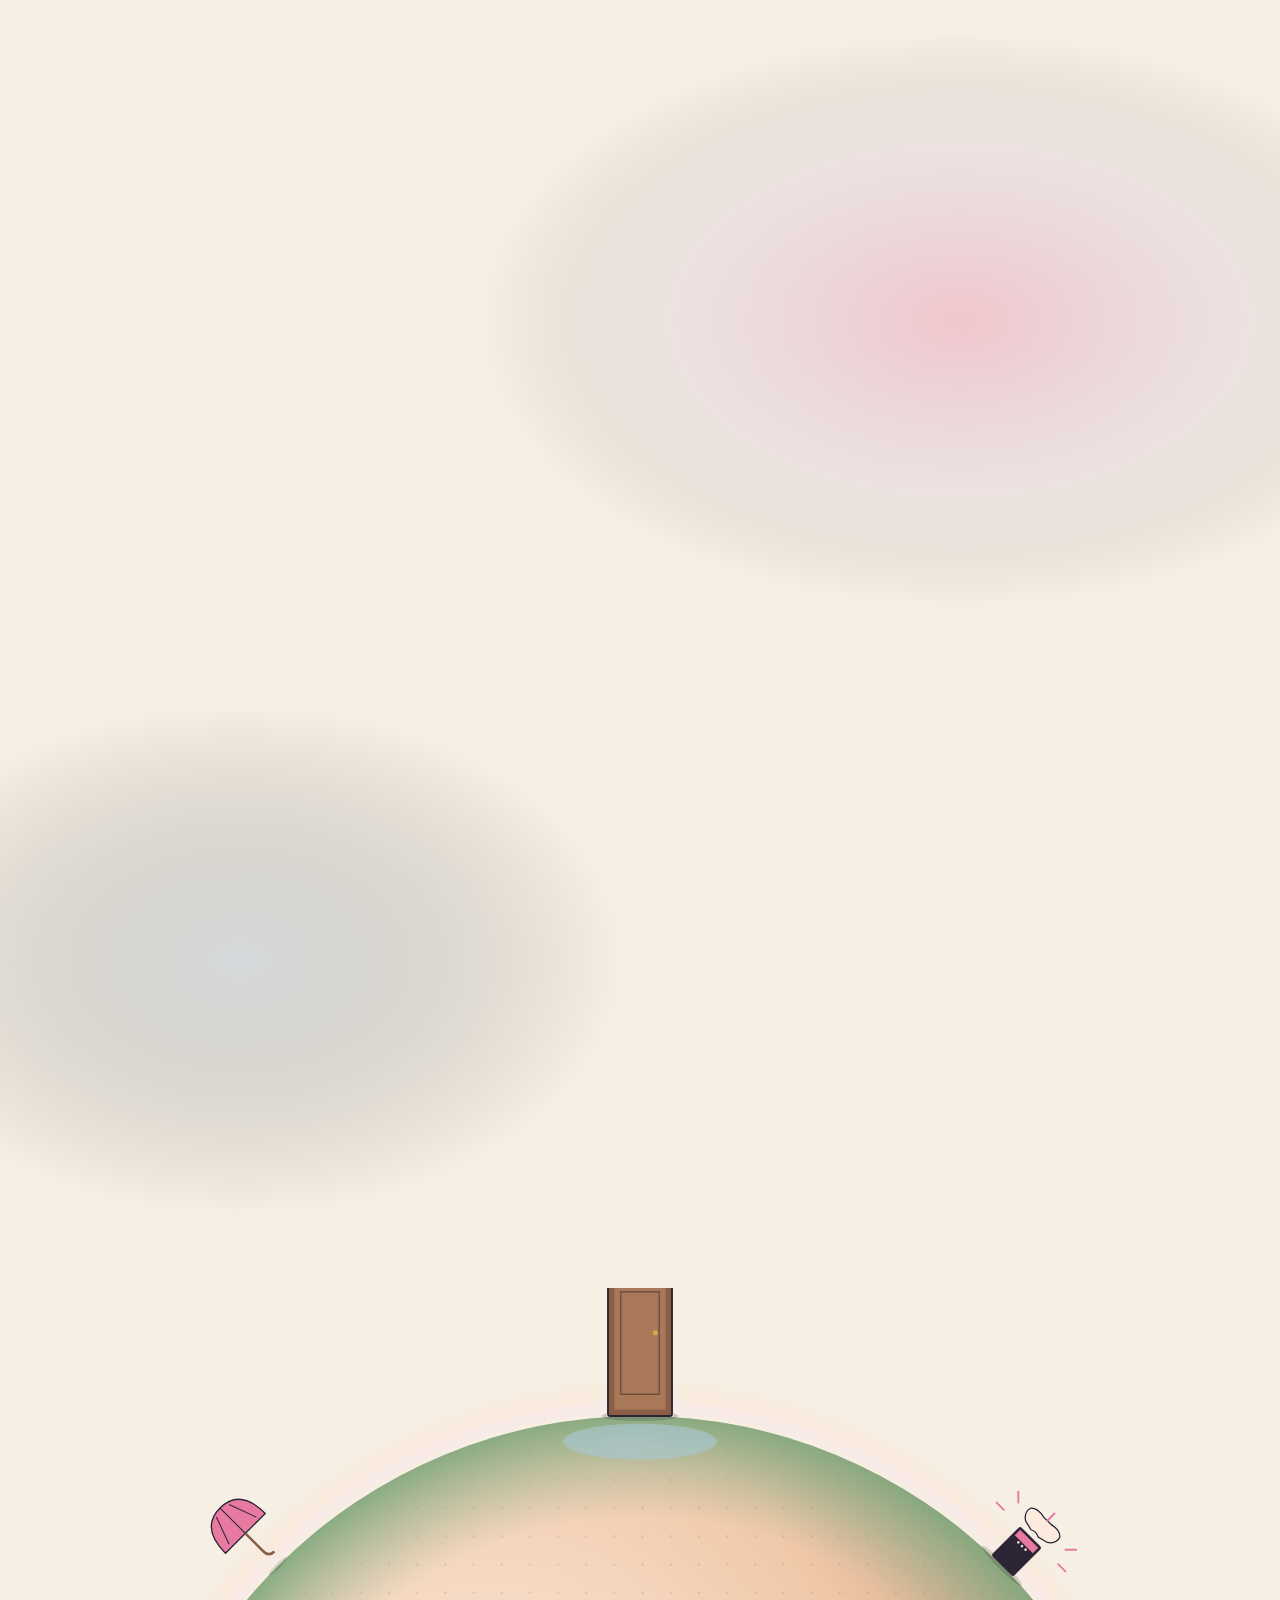
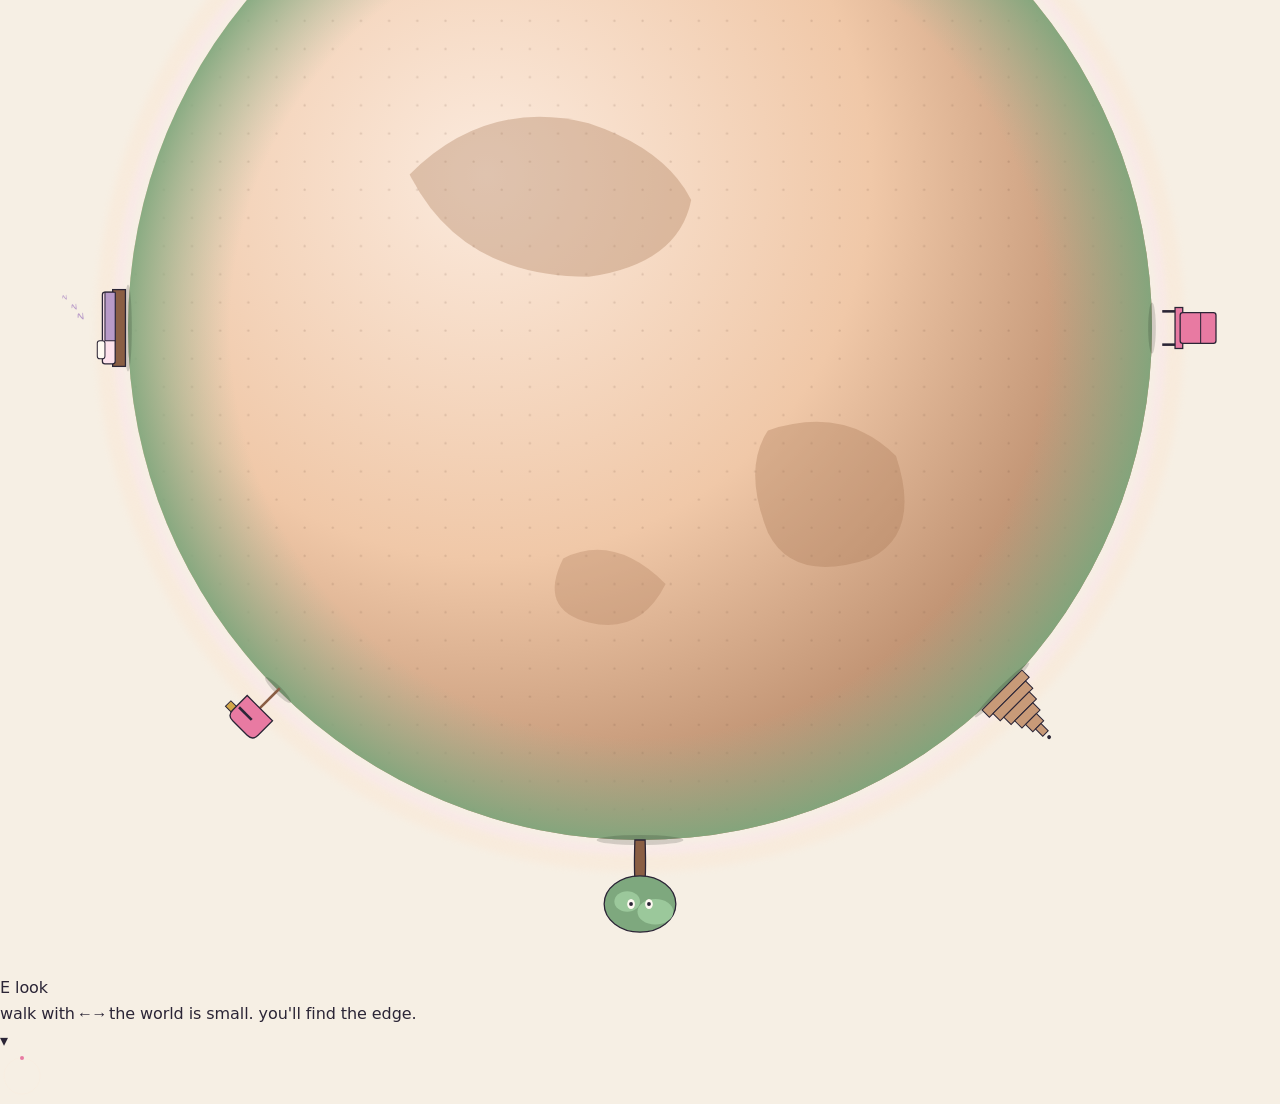
==== commit f8a4f1b1: "Update index.html" ====
--- a/index.html
+++ b/index.html
@@ -2,334 +2,318 @@
 <html lang="en">
 <head>
 <meta charset="UTF-8" />
-<meta name="viewport" content="width=device-width, initial-scale=1.0" />
-<title>✦ Player One ✦ Portfolio</title>
+<meta name="viewport" content="width=device-width, initial-scale=1.0, user-scalable=no" />
+<title>· · ·</title>
 <link rel="preconnect" href="https://fonts.googleapis.com" />
 <link rel="preconnect" href="https://fonts.gstatic.com" crossorigin />
-<link href="https://fonts.googleapis.com/css2?family=Fraunces:ital,opsz,wght@0,9..144,300..900;1,9..144,300..900&family=Caveat:wght@400..700&family=DM+Sans:opsz,wght@9..40,300..700&family=Cormorant+Garamond:ital,wght@0,300..700;1,300..700&family=JetBrains+Mono:wght@400;500&display=swap" rel="stylesheet" />
+<link href="https://fonts.googleapis.com/css2?family=Caveat:wght@400..700&family=Fraunces:ital,opsz,wght@0,9..144,300..900;1,9..144,300..900&family=DM+Mono:wght@300..500&display=swap" rel="stylesheet" />
 <link rel="stylesheet" href="style.css" />
 </head>
 <body>
 
-<!-- soft grid + grain backdrop -->
-<div class="page-bg" aria-hidden="true">
-  <div class="grid-paper"></div>
-  <div class="noise"></div>
-  <div class="aurora a1"></div>
-  <div class="aurora a2"></div>
-  <div class="aurora a3"></div>
+<div id="world">
+
+  <!-- the void — deep space backdrop -->
+  <div id="void">
+    <div class="void-glow"></div>
+    <!-- stars generated by JS for variety -->
+    <div id="stars"></div>
+    <!-- distant other planets visible from her planet -->
+    <div class="far-planet fp1"></div>
+    <div class="far-planet fp2"></div>
+    <div class="far-planet fp3"></div>
+
+    <!-- the moon that orbits this planet, visible above the horizon -->
+    <div class="moon-orbit">
+      <div class="moon"></div>
+    </div>
+
+    <!-- a passing comet, occasional -->
+    <div class="comet"></div>
+    <!-- a faint nebula -->
+    <svg class="nebula" viewBox="0 0 800 800" preserveAspectRatio="xMidYMid slice" aria-hidden="true">
+      <defs>
+        <radialGradient id="neb1" cx="50%" cy="50%" r="50%">
+          <stop offset="0%" stop-color="#e87aa2" stop-opacity="0.35"/>
+          <stop offset="60%" stop-color="#b89ac8" stop-opacity="0.15"/>
+          <stop offset="100%" stop-color="transparent"/>
+        </radialGradient>
+        <radialGradient id="neb2" cx="50%" cy="50%" r="50%">
+          <stop offset="0%" stop-color="#8da8c8" stop-opacity="0.3"/>
+          <stop offset="100%" stop-color="transparent"/>
+        </radialGradient>
+      </defs>
+      <ellipse cx="600" cy="200" rx="300" ry="180" fill="url(#neb1)"/>
+      <ellipse cx="150" cy="600" rx="240" ry="160" fill="url(#neb2)"/>
+    </svg>
+  </div>
+
+  <!-- the planet stage — rotates as player walks -->
+  <div id="planet-stage">
+    <!-- the planet itself, SVG so we can rotate things on it -->
+    <svg id="planet" viewBox="-500 -500 1000 1000" preserveAspectRatio="xMidYMid meet" aria-hidden="true">
+      <defs>
+        <!-- planet body gradient -->
+        <radialGradient id="planetBody" cx="35%" cy="35%" r="75%">
+          <stop offset="0%"  stop-color="#fbeadd"/>
+          <stop offset="50%" stop-color="#f0c8a8"/>
+          <stop offset="100%" stop-color="#a87858"/>
+        </radialGradient>
+        <radialGradient id="planetGrass" cx="50%" cy="50%" r="50%">
+          <stop offset="0%" stop-color="#a8c8a8" stop-opacity="0"/>
+          <stop offset="80%" stop-color="#9bb89a" stop-opacity="0"/>
+          <stop offset="100%" stop-color="#7ea87e" stop-opacity="1"/>
+        </radialGradient>
+        <pattern id="planetDots" x="0" y="0" width="22" height="22" patternUnits="userSpaceOnUse">
+          <circle cx="2" cy="2" r="0.9" fill="#6a4838" opacity="0.18"/>
+        </pattern>
+        <!-- a soft inner shadow ring -->
+        <radialGradient id="atmoGlow" cx="50%" cy="50%" r="50%">
+          <stop offset="92%" stop-color="transparent"/>
+          <stop offset="100%" stop-color="#fce4cf" stop-opacity="0.8"/>
+        </radialGradient>
+        <filter id="softShadow" x="-50%" y="-50%" width="200%" height="200%">
+          <feGaussianBlur stdDeviation="3"/>
+        </filter>
+      </defs>
+
+      <!-- atmosphere glow ring (outside the planet) — softer -->
+      <circle cx="0" cy="0" r="418" fill="none" stroke="#fce4cf" stroke-width="14" opacity="0.35" filter="url(#softShadow)"/>
+      <circle cx="0" cy="0" r="408" fill="none" stroke="#fde2ec" stroke-width="6" opacity="0.5" filter="url(#softShadow)"/>
+
+      <!-- planet body — the radius the character walks on is 400 -->
+      <circle cx="0" cy="0" r="400" fill="url(#planetBody)"/>
+      <circle cx="0" cy="0" r="400" fill="url(#planetDots)"/>
+      <!-- grass ring at the surface -->
+      <circle cx="0" cy="0" r="400" fill="url(#planetGrass)" opacity="0.9"/>
+
+      <!-- inner core variation - continents/marks -->
+      <path d="M -180 -120 Q -120 -180 -40 -160 Q 20 -140 40 -100 Q 30 -50 -40 -40 Q -140 -40 -180 -120 Z" fill="#a87858" opacity="0.35"/>
+      <path d="M 100 80 Q 160 60 200 100 Q 220 160 180 180 Q 120 200 100 160 Q 80 110 100 80 Z" fill="#a87858" opacity="0.35"/>
+      <path d="M -60 180 Q -20 160 20 200 Q 0 240 -40 230 Q -80 220 -60 180 Z" fill="#a87858" opacity="0.3"/>
+
+      <!-- the "ocean" — a small reflective pond on the planet, embedded -->
+      <g transform="rotate(0)">
+        <ellipse cx="0" cy="-380" rx="60" ry="14" fill="#a8c8d8" opacity="0.6"/>
+      </g>
+
+      <!-- ============================================================
+           OBJECTS ON THE PLANET
+           Each object is rooted at the surface and extends radially OUT.
+           Surface radius = 400. Each object's group is rotated by its
+           "angle" on the planet, then translated to (0, -400) so it
+           sits on the top of the planet at that rotation.
+           ============================================================ -->
+
+      <!-- ANGLE 0: A door standing alone -->
+      <g class="planet-obj" data-id="door" transform="rotate(0)">
+        <g transform="translate(0 -400)">
+          <!-- shadow on ground -->
+          <ellipse cx="0" cy="0" rx="30" ry="4" fill="#000" opacity="0.15"/>
+          <!-- door frame -->
+          <g transform="translate(0 -85)">
+            <rect x="-25" y="-85" width="50" height="170" fill="#8a5e44" stroke="#2b2536" stroke-width="1.5" rx="2"/>
+            <rect x="-20" y="-80" width="40" height="160" fill="#a87858"/>
+            <!-- panel -->
+            <rect x="-15" y="-70" width="30" height="50" fill="none" stroke="#6a4838" stroke-width="1"/>
+            <rect x="-15" y="-12" width="30" height="80" fill="none" stroke="#6a4838" stroke-width="1"/>
+            <circle cx="12" cy="20" r="2" fill="#d4a849"/>
+            <!-- glow when near -->
+            <ellipse cx="0" cy="-30" rx="50" ry="60" fill="#fff5e0" opacity="0" class="obj-glow"/>
+          </g>
+        </g>
+      </g>
+
+      <!-- ANGLE 45: A telephone (no wires, just standing) - RINGS -->
+      <g class="planet-obj" data-id="phone" transform="rotate(45)">
+        <g transform="translate(0 -400)">
+          <ellipse cx="0" cy="0" rx="22" ry="3" fill="#000" opacity="0.15"/>
+          <g transform="translate(0 -28)" class="phone-shake">
+            <!-- pedestal -->
+            <rect x="-12" y="-4" width="24" height="32" fill="#2b2536" rx="2"/>
+            <rect x="-10" y="-2" width="20" height="6" fill="#e87aa2"/>
+            <!-- receiver -->
+            <path d="M -16 -20 Q -18 -14 -12 -10 L -4 -8 Q 0 -10 4 -8 L 12 -10 Q 18 -14 16 -20 Q 12 -24 4 -22 L -4 -22 Q -12 -24 -16 -20 Z"
+                  fill="#fbeadd" stroke="#2b2536" stroke-width="1"/>
+            <!-- dialer dots -->
+            <circle cx="-4" cy="6" r="1" fill="#fbeadd"/>
+            <circle cx="0" cy="6" r="1" fill="#fbeadd"/>
+            <circle cx="4" cy="6" r="1" fill="#fbeadd"/>
+          </g>
+          <!-- ring lines bursting out -->
+          <g class="ring-lines">
+            <line x1="-26" y1="-44" x2="-32" y2="-50" stroke="#e87aa2" stroke-width="1.5" stroke-linecap="round"/>
+            <line x1="0" y1="-50" x2="0" y2="-58" stroke="#e87aa2" stroke-width="1.5" stroke-linecap="round"/>
+            <line x1="26" y1="-44" x2="32" y2="-50" stroke="#e87aa2" stroke-width="1.5" stroke-linecap="round"/>
+            <line x1="-30" y1="-32" x2="-38" y2="-32" stroke="#e87aa2" stroke-width="1.5" stroke-linecap="round"/>
+            <line x1="30" y1="-32" x2="38" y2="-32" stroke="#e87aa2" stroke-width="1.5" stroke-linecap="round"/>
+          </g>
+          <ellipse cx="0" cy="-40" rx="30" ry="20" fill="#fff5e0" opacity="0" class="obj-glow"/>
+        </g>
+      </g>
+
+      <!-- ANGLE 90: A chair facing outward (toward the void) -->
+      <g class="planet-obj" data-id="chair" transform="rotate(90)">
+        <g transform="translate(0 -400)">
+          <ellipse cx="0" cy="0" rx="20" ry="3" fill="#000" opacity="0.15"/>
+          <g transform="translate(0 -10)">
+            <!-- legs -->
+            <rect x="-14" y="-10" width="2" height="12" fill="#2b2536"/>
+            <rect x="12" y="-10" width="2" height="12" fill="#2b2536"/>
+            <!-- seat -->
+            <rect x="-16" y="-14" width="32" height="6" fill="#e87aa2" stroke="#2b2536" stroke-width="1"/>
+            <!-- back -->
+            <rect x="-12" y="-40" width="24" height="28" fill="#e87aa2" stroke="#2b2536" stroke-width="1" rx="2"/>
+            <line x1="-12" y1="-28" x2="12" y2="-28" stroke="#2b2536" stroke-width="0.8"/>
+            <ellipse cx="0" cy="-30" rx="30" ry="25" fill="#fff5e0" opacity="0" class="obj-glow"/>
+          </g>
+        </g>
+      </g>
+
+      <!-- ANGLE 135: A staircase going up to nothing -->
+      <g class="planet-obj" data-id="stairs" transform="rotate(135)">
+        <g transform="translate(0 -400)">
+          <ellipse cx="0" cy="0" rx="30" ry="3" fill="#000" opacity="0.15"/>
+          <g transform="translate(0 0)">
+            <!-- 5 steps, each smaller and higher -->
+            <rect x="-22" y="-8" width="44" height="8" fill="#c89a78" stroke="#2b2536" stroke-width="0.8"/>
+            <rect x="-18" y="-16" width="36" height="8" fill="#c89a78" stroke="#2b2536" stroke-width="0.8"/>
+            <rect x="-14" y="-24" width="28" height="8" fill="#c89a78" stroke="#2b2536" stroke-width="0.8"/>
+            <rect x="-10" y="-32" width="20" height="8" fill="#c89a78" stroke="#2b2536" stroke-width="0.8"/>
+            <rect x="-6"  y="-40" width="12" height="8" fill="#c89a78" stroke="#2b2536" stroke-width="0.8"/>
+            <rect x="-3"  y="-48" width="6" height="8" fill="#c89a78" stroke="#2b2536" stroke-width="0.8"/>
+            <!-- a tiny dot at the top, going to nothing -->
+            <circle cx="0" cy="-52" r="1.5" fill="#2b2536"/>
+            <ellipse cx="0" cy="-40" rx="40" ry="25" fill="#fff5e0" opacity="0" class="obj-glow"/>
+          </g>
+        </g>
+      </g>
+
+      <!-- ANGLE 180: A single tree with eyes -->
+      <g class="planet-obj" data-id="tree" transform="rotate(180)">
+        <g transform="translate(0 -400)">
+          <ellipse cx="0" cy="0" rx="34" ry="4" fill="#000" opacity="0.15"/>
+          <g transform="translate(0 -30)">
+            <!-- trunk -->
+            <path d="M -4 30 Q -5 0 -3 -10 L 3 -10 Q 5 0 4 30 Z" fill="#8a5e44" stroke="#2b2536" stroke-width="1"/>
+            <!-- canopy -->
+            <ellipse cx="0" cy="-20" rx="28" ry="22" fill="#7ea87e" stroke="#2b2536" stroke-width="1"/>
+            <ellipse cx="-12" cy="-26" rx="14" ry="10" fill="#9bc89b"/>
+            <ellipse cx="10" cy="-18" rx="10" ry="8" fill="#9bc89b"/>
+            <!-- the EYES — what makes it strange -->
+            <ellipse cx="-7" cy="-20" rx="3" ry="4" fill="#fffaf2"/>
+            <ellipse cx="7" cy="-20" rx="3" ry="4" fill="#fffaf2"/>
+            <circle cx="-7" cy="-20" r="1.5" fill="#2b2536" class="eye-pupil"/>
+            <circle cx="7" cy="-20" r="1.5" fill="#2b2536" class="eye-pupil"/>
+            <ellipse cx="0" cy="-20" rx="36" ry="30" fill="#fff5e0" opacity="0" class="obj-glow"/>
+          </g>
+        </g>
+      </g>
+
+      <!-- ANGLE 225: A small mailbox -->
+      <g class="planet-obj" data-id="mailbox" transform="rotate(225)">
+        <g transform="translate(0 -400)">
+          <ellipse cx="0" cy="0" rx="14" ry="3" fill="#000" opacity="0.15"/>
+          <g transform="translate(0 -20)">
+            <rect x="-1" y="0" width="2" height="22" fill="#8a5e44"/>
+            <!-- box -->
+            <path d="M -14 -16 Q -14 -22 -8 -22 L 8 -22 Q 14 -22 14 -16 L 14 0 L -14 0 Z"
+                  fill="#e87aa2" stroke="#2b2536" stroke-width="1"/>
+            <rect x="-2" y="-12" width="14" height="2" fill="#2b2536"/>
+            <!-- flag -->
+            <rect x="14" y="-18" width="6" height="6" fill="#d4a849" stroke="#2b2536" stroke-width="0.8"/>
+            <ellipse cx="0" cy="-12" rx="22" ry="18" fill="#fff5e0" opacity="0" class="obj-glow"/>
+          </g>
+        </g>
+      </g>
+
+      <!-- ANGLE 270: A bed (sleeping) -->
+      <g class="planet-obj" data-id="bed" transform="rotate(270)">
+        <g transform="translate(0 -400)">
+          <ellipse cx="0" cy="0" rx="34" ry="3" fill="#000" opacity="0.15"/>
+          <g transform="translate(0 -8)">
+            <!-- bed frame -->
+            <rect x="-30" y="-4" width="60" height="10" fill="#8a5e44" stroke="#2b2536" stroke-width="1"/>
+            <!-- mattress -->
+            <rect x="-28" y="-12" width="56" height="10" fill="#fde2ec" stroke="#2b2536" stroke-width="1" rx="2"/>
+            <!-- pillow -->
+            <rect x="-24" y="-16" width="14" height="6" fill="#fffaf2" stroke="#2b2536" stroke-width="0.8" rx="2"/>
+            <!-- blanket -->
+            <path d="M -10 -10 L 28 -10 L 28 -2 L -10 -2 Z" fill="#b89ac8" stroke="#2b2536" stroke-width="0.8"/>
+            <!-- Z's floating up -->
+            <text x="6" y="-26" font-family="Caveat, cursive" font-size="14" fill="#b89ac8" class="zzz">z</text>
+            <text x="14" y="-32" font-family="Caveat, cursive" font-size="12" fill="#b89ac8" class="zzz zzz2">z</text>
+            <text x="22" y="-40" font-family="Caveat, cursive" font-size="10" fill="#b89ac8" class="zzz zzz3">z</text>
+            <ellipse cx="0" cy="-14" rx="40" ry="20" fill="#fff5e0" opacity="0" class="obj-glow"/>
+          </g>
+        </g>
+      </g>
+
+      <!-- ANGLE 315: A floating umbrella — open, upside down catching air -->
+      <g class="planet-obj" data-id="umbrella" transform="rotate(315)">
+        <g transform="translate(0 -400)">
+          <ellipse cx="0" cy="0" rx="10" ry="2" fill="#000" opacity="0.12"/>
+          <g transform="translate(0 -36)" class="umbrella-float">
+            <!-- canopy as dome -->
+            <path d="M -22 0 Q -22 -28 0 -28 Q 22 -28 22 0 Z" fill="#e87aa2" stroke="#2b2536" stroke-width="1"/>
+            <line x1="-15" y1="-3" x2="-7" y2="-25" stroke="#2b2536" stroke-width="0.8"/>
+            <line x1="0" y1="0" x2="0" y2="-28" stroke="#2b2536" stroke-width="0.8"/>
+            <line x1="15" y1="-3" x2="7" y2="-25" stroke="#2b2536" stroke-width="0.8"/>
+            <!-- handle -->
+            <path d="M 0 0 L 0 20 Q 0 26 6 26" fill="none" stroke="#8a5e44" stroke-width="2"/>
+            <ellipse cx="0" cy="-12" rx="26" ry="22" fill="#fff5e0" opacity="0" class="obj-glow"/>
+          </g>
+        </g>
+      </g>
+
+    </svg>
+  </div>
+
+  <!-- the player character — fixed in the screen center, since the WORLD rotates -->
+  <div id="player-sprite">
+    <div class="sprite-shadow"></div>
+    <div class="sprite-body">
+      <div class="sprite-head">
+        <img src="assets/sprite_head.png" alt="" draggable="false"/>
+      </div>
+      <div class="sprite-torso"></div>
+      <div class="sprite-leg left"></div>
+      <div class="sprite-leg right"></div>
+    </div>
+  </div>
+
+  <!-- interaction prompt -->
+  <div id="prompt" class="hidden">
+    <span class="prompt-key">E</span>
+    <span class="prompt-text">look</span>
+  </div>
+
+  <!-- intro hint -->
+  <div id="intro-hint">
+    <span class="hint-line hl1">walk with <kbd>←</kbd> <kbd>→</kbd></span>
+    <span class="hint-line hl2">the world is small. you'll find the edge.</span>
+  </div>
+
+  <!-- dialogue -->
+  <div id="dialogue" class="hidden">
+    <div class="dlg-portrait"><img src="assets/sprite_head.png" alt=""/></div>
+    <div class="dlg-content">
+      <div class="dlg-name"></div>
+      <div class="dlg-text"></div>
+      <div class="dlg-continue">▾</div>
+    </div>
+  </div>
+
+  <!-- compass / position indicator (faint, top corner) — shows how far around the planet she is -->
+  <div id="compass">
+    <svg viewBox="-22 -22 44 44" width="44" height="44">
+      <circle cx="0" cy="0" r="18" fill="none" stroke="#fbeadd" stroke-width="1" opacity="0.4"/>
+      <circle id="compass-dot" cx="0" cy="-18" r="2" fill="#e87aa2"/>
+    </svg>
+  </div>
+
 </div>
 
-<!-- floating dust / sparkles -->
-<div class="sparkles" aria-hidden="true">
-  <span class="spk" style="--x:8%;--y:18%;--d:0s;--s:1"></span>
-  <span class="spk" style="--x:22%;--y:62%;--d:2.3s;--s:.7"></span>
-  <span class="spk" style="--x:80%;--y:24%;--d:1.2s;--s:1.2"></span>
-  <span class="spk" style="--x:92%;--y:72%;--d:3.1s;--s:.9"></span>
-  <span class="spk" style="--x:48%;--y:88%;--d:4s;--s:1.1"></span>
-  <span class="spk" style="--x:68%;--y:8%;--d:1.8s;--s:.8"></span>
-</div>
-
-<!-- tiny navigation -->
-<nav class="topnav">
-  <span class="nav-mark">◯</span>
-  <span class="nav-title">PORTFOLIO &nbsp;•&nbsp; <em>chapter.01</em></span>
-  <span class="nav-actions">
-    <a href="#projects">projects ↓</a>
-    <a href="#contact">contact ✉</a>
-  </span>
-</nav>
-
-<!-- =============== HERO / ABOUT =============== -->
-<header class="hero">
-
-  <!-- masthead bar like manga magazine -->
-  <div class="masthead">
-    <div class="mast-left">
-      <span class="issue-no">N°<span class="issue-num">07</span></span>
-      <span class="issue-date">2026 · SPRING ISSUE</span>
-    </div>
-    <div class="mast-center">
-      <span class="mast-tag">— a story by you, the reader —</span>
-    </div>
-    <div class="mast-right">
-      <span class="barcode" aria-hidden="true">
-        <i></i><i></i><i></i><i></i><i></i><i></i><i></i><i></i><i></i><i></i><i></i><i></i><i></i>
-      </span>
-      <span class="price">¥ 0000</span>
-    </div>
-  </div>
-
-  <div class="hero-grid">
-
-    <!-- LEFT: character popping out of frame -->
-    <div class="char-stage">
-      <!-- decorative star burst behind -->
-      <svg class="burst" viewBox="0 0 400 400" aria-hidden="true">
-        <defs>
-          <radialGradient id="burstGrad" cx="50%" cy="50%" r="50%">
-            <stop offset="0%" stop-color="#ffd9e8" stop-opacity=".9"/>
-            <stop offset="60%" stop-color="#ffe6d0" stop-opacity=".4"/>
-            <stop offset="100%" stop-color="#fff" stop-opacity="0"/>
-          </radialGradient>
-        </defs>
-        <circle cx="200" cy="200" r="180" fill="url(#burstGrad)"/>
-      </svg>
-
-      <!-- floating doodle marks -->
-      <svg class="doodle d-heart" viewBox="0 0 40 40" aria-hidden="true">
-        <path d="M20 34 C 4 22, 6 8, 14 8 C 18 8, 20 11, 20 14 C 20 11, 22 8, 26 8 C 34 8, 36 22, 20 34 Z"
-              fill="none" stroke="#e87aa2" stroke-width="2.4" stroke-linecap="round" stroke-linejoin="round"/>
-      </svg>
-      <svg class="doodle d-spark" viewBox="0 0 40 40" aria-hidden="true">
-        <path d="M20 4 L23 17 L36 20 L23 23 L20 36 L17 23 L4 20 L17 17 Z"
-              fill="#f5d76e" stroke="#c89a2e" stroke-width="1.2" stroke-linejoin="round"/>
-      </svg>
-      <svg class="doodle d-squiggle" viewBox="0 0 80 30" aria-hidden="true">
-        <path d="M2 15 Q 12 2, 22 15 T 42 15 T 62 15 T 78 15"
-              fill="none" stroke="#8da8c8" stroke-width="2.6" stroke-linecap="round"/>
-      </svg>
-
-      <!-- the polaroid / panel frame -->
-      <div class="panel-frame">
-        <div class="panel-tape t1" aria-hidden="true"></div>
-        <div class="panel-tape t2" aria-hidden="true"></div>
-
-        <!-- corners -->
-        <span class="corner c-tl"></span>
-        <span class="corner c-tr"></span>
-        <span class="corner c-bl"></span>
-        <span class="corner c-br"></span>
-
-        <!-- inner background of panel (clipped) -->
-        <div class="panel-inner">
-          <!-- soft halftone behind character -->
-          <div class="halftone"></div>
-          <div class="rays" aria-hidden="true"></div>
-        </div>
-
-        <!-- character — sibling of panel-inner so it can pop ABOVE top edge -->
-        <img class="char-img" src="assets/character.png" alt="character portrait" />
-
-        <!-- caption strip at bottom of panel -->
-        <div class="panel-caption">
-          <span class="cap-label">CHAR_001</span>
-          <span class="cap-name">— GIANG / プレイヤー —</span>
-          <span class="cap-meta">LV.24 · GAME DESIGNER</span>
-        </div>
-      </div>
-
-      <!-- floating "name plate" -->
-      <div class="nameplate">
-        <span class="np-line">player one</span>
-        <span class="np-sub">press [ ↓ ] to begin</span>
-      </div>
-    </div>
-
-    <!-- RIGHT: about content, masthead style -->
-    <div class="hero-text">
-
-      <!-- the huge title -->
-      <h1 class="bigtitle">
-        <span class="title-eyebrow">⌜ press start ⌟</span>
-        <span class="title-main">
-          Hello<span class="title-comma">,</span>
-          <span class="title-italic">stranger</span>
-        </span>
-        <span class="title-underline" aria-hidden="true"></span>
-      </h1>
-
-      <!-- intro paragraph in a dialogue-box style -->
-      <div class="dialogue">
-        <div class="dlg-tab">about · 自己紹介</div>
-        <p class="dlg-text">
-          I'm <strong>Giang</strong> — a game designer crafting small worlds with soft edges. I build interactive stories,
-          systems that feel like discoveries, and quiet moments players keep in their pocket. Mostly i make things that feel
-          like a held breath, right before something good happens.
-        </p>
-        <span class="dlg-arrow" aria-hidden="true">▸</span>
-      </div>
-
-      <!-- stats grid like an RPG character sheet -->
-      <div class="stats">
-        <div class="stat-card">
-          <span class="stat-key">CLASS</span>
-          <span class="stat-val">Game Designer</span>
-          <span class="stat-bar"><i style="--p:92%"></i></span>
-        </div>
-        <div class="stat-card">
-          <span class="stat-key">SUBCLASS</span>
-          <span class="stat-val">Narrative · UX · Systems</span>
-          <span class="stat-bar"><i style="--p:84%"></i></span>
-        </div>
-        <div class="stat-card">
-          <span class="stat-key">ORIGIN</span>
-          <span class="stat-val">Hanoi, Vietnam</span>
-          <span class="stat-bar"><i style="--p:70%"></i></span>
-        </div>
-        <div class="stat-card">
-          <span class="stat-key">YEAR</span>
-          <span class="stat-val">Active since 2021</span>
-          <span class="stat-bar"><i style="--p:55%"></i></span>
-        </div>
-      </div>
-
-      <!-- skill chips / inventory -->
-      <div class="inventory">
-        <div class="inv-header">
-          <span>◇ inventory</span>
-          <span class="inv-count">07 / 07</span>
-        </div>
-        <div class="inv-slots">
-          <span class="slot" data-tip="Unity"><b>U</b><i>Unity</i></span>
-          <span class="slot" data-tip="Unreal"><b>UE</b><i>Unreal</i></span>
-          <span class="slot" data-tip="Figma"><b>Fg</b><i>Figma</i></span>
-          <span class="slot" data-tip="Blender"><b>Bl</b><i>Blender</i></span>
-          <span class="slot" data-tip="Twine"><b>Tw</b><i>Twine</i></span>
-          <span class="slot" data-tip="Photoshop"><b>Ps</b><i>Photoshop</i></span>
-          <span class="slot" data-tip="Procreate"><b>Pr</b><i>Procreate</i></span>
-        </div>
-      </div>
-
-      <!-- abilities, in side-quest style -->
-      <div class="side-quests">
-        <div class="sq-title">— current side quests —</div>
-        <ul>
-          <li><span>◆</span> Designing a slow-life cozy game ( <i>writing chapter 03</i> )</li>
-          <li><span>◇</span> A two-player narrative card prototype</li>
-          <li><span>◆</span> Studying somatic UI &amp; ambient storytelling</li>
-        </ul>
-      </div>
-
-    </div>
-  </div>
-
-  <!-- scroll cue -->
-  <a href="#projects" class="scroll-cue">
-    <span class="cue-text">turn the page</span>
-    <span class="cue-arrow">↓</span>
-  </a>
-</header>
-
-
-<!-- =============== PROJECTS =============== -->
-<section id="projects" class="projects">
-
-  <div class="section-head">
-    <span class="sh-line"></span>
-    <div class="sh-titlewrap">
-      <span class="sh-kicker">— chapter 02 —</span>
-      <h2 class="sh-title">selected <em>worlds</em></h2>
-      <span class="sh-sub">each tile opens a different door. mind your step.</span>
-    </div>
-    <span class="sh-line"></span>
-  </div>
-
-  <div class="banners">
-
-    <!-- PROJECT 1 -->
-    <a href="#" class="banner b-tall" data-num="01" style="--accent:#e87aa2;--accent-soft:#fde2ec">
-      <div class="banner-inner">
-        <div class="banner-image" data-label="PROJECT&nbsp;01"></div>
-        <div class="banner-overlay">
-          <span class="bn-num">01</span>
-          <span class="bn-tag">SCENE · I</span>
-          <h3 class="bn-title">project one</h3>
-          <p class="bn-meta">narrative · 2024</p>
-          <span class="bn-cta">enter →</span>
-        </div>
-        <div class="banner-glare"></div>
-      </div>
-      <div class="banner-shadow"></div>
-    </a>
-
-    <!-- PROJECT 2 -->
-    <a href="#" class="banner b-wide" data-num="02" style="--accent:#7ea7c8;--accent-soft:#e1edf7">
-      <div class="banner-inner">
-        <div class="banner-image" data-label="PROJECT&nbsp;02"></div>
-        <div class="banner-overlay">
-          <span class="bn-num">02</span>
-          <span class="bn-tag">SCENE · II</span>
-          <h3 class="bn-title">project two</h3>
-          <p class="bn-meta">systems · 2024</p>
-          <span class="bn-cta">enter →</span>
-        </div>
-        <div class="banner-glare"></div>
-      </div>
-      <div class="banner-shadow"></div>
-    </a>
-
-    <!-- PROJECT 3 -->
-    <a href="#" class="banner b-wide" data-num="03" style="--accent:#c8a87e;--accent-soft:#f5ead8">
-      <div class="banner-inner">
-        <div class="banner-image" data-label="PROJECT&nbsp;03"></div>
-        <div class="banner-overlay">
-          <span class="bn-num">03</span>
-          <span class="bn-tag">SCENE · III</span>
-          <h3 class="bn-title">project three</h3>
-          <p class="bn-meta">prototype · 2025</p>
-          <span class="bn-cta">enter →</span>
-        </div>
-        <div class="banner-glare"></div>
-      </div>
-      <div class="banner-shadow"></div>
-    </a>
-
-    <!-- PROJECT 4 -->
-    <a href="#" class="banner b-tall" data-num="04" style="--accent:#9bb89a;--accent-soft:#e6efdf">
-      <div class="banner-inner">
-        <div class="banner-image" data-label="PROJECT&nbsp;04"></div>
-        <div class="banner-overlay">
-          <span class="bn-num">04</span>
-          <span class="bn-tag">SCENE · IV</span>
-          <h3 class="bn-title">project four</h3>
-          <p class="bn-meta">UX · 2025</p>
-          <span class="bn-cta">enter →</span>
-        </div>
-        <div class="banner-glare"></div>
-      </div>
-      <div class="banner-shadow"></div>
-    </a>
-
-    <!-- PROJECT 5 (full width feature) -->
-    <a href="#" class="banner b-full" data-num="05" style="--accent:#b89ac8;--accent-soft:#eee2f5">
-      <div class="banner-inner">
-        <div class="banner-image" data-label="PROJECT&nbsp;05"></div>
-        <div class="banner-overlay">
-          <span class="bn-num">05</span>
-          <span class="bn-tag">— FINAL SCENE —</span>
-          <h3 class="bn-title">project five</h3>
-          <p class="bn-meta">a feature-length world</p>
-          <span class="bn-cta">enter the final chapter →</span>
-        </div>
-        <div class="banner-glare"></div>
-      </div>
-      <div class="banner-shadow"></div>
-    </a>
-
-  </div>
-</section>
-
-<!-- =============== END / FOOTER =============== -->
-<footer id="contact" class="endcard">
-  <div class="end-tape t1"></div>
-  <div class="end-tape t2"></div>
-
-  <div class="end-inner">
-    <span class="end-kicker">— end of preview —</span>
-    <h2 class="end-title">thanks for <em>reading</em></h2>
-    <p class="end-sub">
-      to continue the story, send a letter.
-    </p>
-    <div class="end-links">
-      <a href="mailto:hello@example.com" class="end-link">✉ &nbsp; hello@example.com</a>
-      <a href="#" class="end-link">◐ &nbsp; @yourhandle</a>
-      <a href="#" class="end-link">◇ &nbsp; itch.io / yourname</a>
-    </div>
-    <span class="end-credit">© 2026 · player one · all soft rights reserved</span>
-  </div>
-</footer>
-
-<script src="script.js"></script>
+<script src="game.js"></script>
 </body>
 </html>
--- a/style.css
+++ b/style.css
@@ -1,129 +1,1023 @@
 /* ============================================================
-   ✦ portfolio script — soft interactions
+   ✦ Portfolio · soft story-game aesthetic ✦
+   palette inspired by character hairclips: peach sushi,
+   blue fish, pink fish — set against pearl cream paper
    ============================================================ */
 
-(() => {
-
-  // -----------------------------------------
-  // banner reveal on scroll
-  // -----------------------------------------
-  const banners = document.querySelectorAll('.banner');
-  const io = new IntersectionObserver((entries) => {
-    entries.forEach((entry, i) => {
-      if (entry.isIntersecting) {
-        // small stagger
-        setTimeout(() => entry.target.classList.add('is-visible'), i * 80);
-        io.unobserve(entry.target);
-      }
-    });
-  }, { threshold: 0.05, rootMargin: '0px 0px -40px 0px' });
-  banners.forEach(b => io.observe(b));
-
-  // safety net: if any banner is in viewport on load, reveal it immediately
-  // (handles case where banner is already visible on page load)
-  requestAnimationFrame(() => {
-    banners.forEach((b, i) => {
-      const rect = b.getBoundingClientRect();
-      if (rect.top < window.innerHeight && rect.bottom > 0) {
-        setTimeout(() => b.classList.add('is-visible'), i * 80);
-      }
-    });
-  });
-  // ultimate fallback: after 3s, reveal anything still hidden
-  setTimeout(() => {
-    banners.forEach(b => b.classList.add('is-visible'));
-  }, 3000);
-
-  // -----------------------------------------
-  // banner 3D tilt on mouse move
-  // -----------------------------------------
-  banners.forEach(banner => {
-    const inner = banner.querySelector('.banner-inner');
-    if (!inner) return;
-
-    banner.addEventListener('mousemove', (e) => {
-      const rect = banner.getBoundingClientRect();
-      const x = (e.clientX - rect.left) / rect.width;   // 0 -> 1
-      const y = (e.clientY - rect.top) / rect.height;   // 0 -> 1
-      const rotY = (x - 0.5) * 8;   // -4 to 4 deg
-      const rotX = (0.5 - y) * 6;   // -3 to 3 deg
-      inner.style.transform = `rotateX(${rotX}deg) rotateY(${rotY}deg) translateY(-4px)`;
-    });
-
-    banner.addEventListener('mouseleave', () => {
-      inner.style.transform = '';
-    });
-  });
-
-  // -----------------------------------------
-  // character parallax — follows mouse softly,
-  // making the "pop out" feel 3D
-  // -----------------------------------------
-  const stage = document.querySelector('.char-stage');
-  const charImg = document.querySelector('.char-img');
-  const panelFrame = document.querySelector('.panel-frame');
-
-  if (stage && charImg && panelFrame) {
-    let targetX = 0, targetY = 0;
-    let currentX = 0, currentY = 0;
-
-    document.addEventListener('mousemove', (e) => {
-      const rect = stage.getBoundingClientRect();
-      const cx = rect.left + rect.width / 2;
-      const cy = rect.top + rect.height / 2;
-      targetX = (e.clientX - cx) / window.innerWidth;   // -0.5 to 0.5
-      targetY = (e.clientY - cy) / window.innerHeight;  // -0.5 to 0.5
-    });
-
-    const baseRot = -2; // matches CSS
-
-    function tick() {
-      // ease toward target
-      currentX += (targetX - currentX) * 0.06;
-      currentY += (targetY - currentY) * 0.06;
-
-      // char moves more than frame (parallax)
-      const cTx = currentX * 18;
-      const cTy = currentY * 12;
-      charImg.style.transform =
-        `translateX(calc(-50% + ${cTx}px)) translateY(calc(-8% + ${cTy}px))`;
-
-      // frame tilts slightly opposite
-      const fRot = baseRot + currentX * -2;
-      const fTy = currentY * -6;
-      panelFrame.style.transform =
-        `rotate(${fRot}deg) translateY(${fTy}px)`;
-
-      requestAnimationFrame(tick);
-    }
-    // only run on devices that aren't touch-only
-    if (window.matchMedia('(hover: hover)').matches) {
-      tick();
-    }
-  }
-
-  // -----------------------------------------
-  // animated typing tagline (subtle)
-  // -----------------------------------------
-  // (nothing here — kept restrained per brief)
-
-  // -----------------------------------------
-  // konami-style easter egg: press ↑↑↓↓ for a wink
-  // -----------------------------------------
-  const code = ['ArrowUp','ArrowUp','ArrowDown','ArrowDown'];
-  let pos = 0;
-  document.addEventListener('keydown', (e) => {
-    if (e.key === code[pos]) {
-      pos++;
-      if (pos === code.length) {
-        document.body.style.transition = 'filter .8s ease';
-        document.body.style.filter = 'hue-rotate(40deg) saturate(1.2)';
-        setTimeout(() => { document.body.style.filter = ''; }, 1400);
-        pos = 0;
-      }
-    } else {
-      pos = 0;
-    }
-  });
-
-})();
+:root {
+  /* paper + ink */
+  --paper:        #f6efe4;
+  --paper-deep:   #ece2d1;
+  --paper-warm:   #fbf5e9;
+  --ink:          #2b2536;
+  --ink-soft:     #5a5266;
+  --ink-mute:     #8a8294;
+
+  /* accents — soft, dreamy */
+  --rose:         #e87aa2;
+  --rose-soft:    #fde2ec;
+  --peach:        #f0a878;
+  --peach-soft:   #fce4cf;
+  --sky:          #8da8c8;
+  --sky-soft:     #dde8f2;
+  --sage:         #9bb89a;
+  --sage-soft:    #e1ecdf;
+  --lilac:        #b89ac8;
+  --lilac-soft:   #ecddf2;
+  --gold:         #d4a849;
+
+  /* typography */
+  --display: "Fraunces", "Cormorant Garamond", serif;
+  --serif:   "Cormorant Garamond", serif;
+  --body:    "DM Sans", system-ui, sans-serif;
+  --hand:    "Caveat", cursive;
+  --mono:    "JetBrains Mono", ui-monospace, monospace;
+
+  --max: 1280px;
+}
+
+* { box-sizing: border-box; margin: 0; padding: 0; }
+
+html, body { background: var(--paper); color: var(--ink); }
+body {
+  font-family: var(--body);
+  font-size: 16px;
+  line-height: 1.6;
+  min-height: 100vh;
+  overflow-x: hidden;
+  letter-spacing: -0.005em;
+  -webkit-font-smoothing: antialiased;
+}
+
+a { color: inherit; text-decoration: none; }
+img { display: block; max-width: 100%; }
+em, i { font-style: italic; }
+
+/* ============================================================
+   PAGE BACKGROUND — paper, grid, grain, aurora
+   ============================================================ */
+.page-bg {
+  position: fixed; inset: 0;
+  z-index: -10;
+  pointer-events: none;
+  overflow: hidden;
+  background:
+    radial-gradient(ellipse at 20% 10%, var(--paper-warm) 0%, transparent 50%),
+    radial-gradient(ellipse at 80% 80%, #f5e7e0 0%, transparent 50%),
+    var(--paper);
+}
+
+/* dotted manga grid */
+.grid-paper {
+  position: absolute; inset: 0;
+  background-image:
+    radial-gradient(rgba(43,37,54,0.10) 1px, transparent 1px);
+  background-size: 28px 28px;
+  background-position: 0 0;
+  opacity: 0.55;
+  mask-image: radial-gradient(ellipse at center, #000 30%, transparent 90%);
+  -webkit-mask-image: radial-gradient(ellipse at center, #000 30%, transparent 90%);
+}
+
+/* film grain via svg */
+.noise {
+  position: absolute; inset: -100px;
+  background-image: url("data:image/svg+xml;utf8,<svg xmlns='http://www.w3.org/2000/svg' width='220' height='220'><filter id='n'><feTurbulence type='fractalNoise' baseFrequency='0.85' numOctaves='2' stitchTiles='stitch'/><feColorMatrix values='0 0 0 0 0.16 0 0 0 0 0.14 0 0 0 0 0.21 0 0 0 0.55 0'/></filter><rect width='100%25' height='100%25' filter='url(%23n)'/></svg>");
+  opacity: 0.22;
+  mix-blend-mode: multiply;
+}
+
+/* soft colour wash */
+.aurora {
+  position: absolute;
+  border-radius: 50%;
+  filter: blur(80px);
+  opacity: 0.55;
+}
+.aurora.a1 { width: 520px; height: 520px; background: var(--rose-soft);  top: -120px; left: -120px;  }
+.aurora.a2 { width: 600px; height: 600px; background: var(--sky-soft);   top: 30%; right: -180px; }
+.aurora.a3 { width: 480px; height: 480px; background: var(--peach-soft); bottom: -120px; left: 20%; }
+
+/* sparkles */
+.sparkles { position: fixed; inset: 0; z-index: -5; pointer-events: none; }
+.spk {
+  position: absolute;
+  left: var(--x); top: var(--y);
+  width: 8px; height: 8px;
+  transform: scale(var(--s, 1));
+  background: radial-gradient(circle, #fff 0%, var(--peach) 60%, transparent 70%);
+  border-radius: 50%;
+  opacity: 0;
+  animation: twinkle 5s var(--d, 0s) infinite ease-in-out;
+}
+.spk::before, .spk::after {
+  content:""; position:absolute; inset:0;
+  background: inherit;
+  border-radius: 50%;
+  transform: scale(2.5,0.3);
+}
+.spk::after { transform: scale(0.3,2.5); }
+@keyframes twinkle {
+  0%, 100% { opacity: 0; transform: scale(calc(var(--s,1) * 0.3)); }
+  50%      { opacity: 0.9; transform: scale(var(--s,1)); }
+}
+
+/* ============================================================
+   TOP NAV
+   ============================================================ */
+.topnav {
+  position: fixed; top: 0; left: 0; right: 0;
+  z-index: 50;
+  display: flex; align-items: center; justify-content: space-between;
+  padding: 14px 32px;
+  font-family: var(--mono);
+  font-size: 12px;
+  letter-spacing: 0.12em;
+  text-transform: uppercase;
+  color: var(--ink-soft);
+  background: rgba(246,239,228,0.65);
+  backdrop-filter: blur(12px);
+  -webkit-backdrop-filter: blur(12px);
+  border-bottom: 1px solid rgba(43,37,54,0.08);
+}
+.nav-mark { color: var(--rose); font-size: 14px; }
+.nav-title em { font-style: italic; color: var(--ink); font-family: var(--display); text-transform: none; letter-spacing: 0; }
+.nav-actions { display: flex; gap: 22px; }
+.nav-actions a { position: relative; transition: color .25s; }
+.nav-actions a:hover { color: var(--rose); }
+
+/* ============================================================
+   HERO
+   ============================================================ */
+.hero {
+  position: relative;
+  padding: 90px 32px 80px;
+  max-width: var(--max);
+  margin: 0 auto;
+}
+
+/* masthead bar (manga magazine cover style) */
+.masthead {
+  display: flex; align-items: center; justify-content: space-between;
+  gap: 24px;
+  padding: 10px 18px;
+  border: 1.5px solid var(--ink);
+  border-radius: 2px;
+  background: var(--paper-warm);
+  font-family: var(--mono);
+  font-size: 11px;
+  letter-spacing: 0.1em;
+  text-transform: uppercase;
+  margin-bottom: 36px;
+  box-shadow: 4px 4px 0 var(--ink);
+}
+.mast-left, .mast-right { display: flex; align-items: center; gap: 14px; }
+.issue-no { font-family: var(--display); font-size: 18px; font-weight: 600; letter-spacing: 0; text-transform: none; }
+.issue-num { font-style: italic; color: var(--rose); }
+.mast-center { color: var(--ink-mute); font-style: italic; text-transform: none; font-family: var(--serif); font-size: 14px; }
+.barcode { display: inline-flex; gap: 1.5px; align-items: end; height: 22px; }
+.barcode i {
+  display: block; width: 2px; background: var(--ink);
+  height: 100%;
+}
+.barcode i:nth-child(2n)  { width: 1px; height: 80%; }
+.barcode i:nth-child(3n)  { width: 3px; }
+.barcode i:nth-child(5n)  { width: 1.5px; height: 70%; }
+.barcode i:nth-child(7n)  { width: 2.5px; }
+.price { font-family: var(--display); font-style: italic; }
+
+/* the main grid */
+.hero-grid {
+  display: grid;
+  grid-template-columns: 1.05fr 1fr;
+  gap: 56px;
+  align-items: start;
+  margin-top: 8px;
+}
+@media (max-width: 980px) {
+  .hero-grid { grid-template-columns: 1fr; gap: 40px; }
+}
+
+/* ============================================================
+   CHARACTER STAGE — polaroid panel w/ 3D pop-out
+   ============================================================ */
+.char-stage {
+  position: relative;
+  padding: 60px 20px;
+  min-height: 600px;
+  display: flex; align-items: center; justify-content: center;
+  perspective: 1400px;
+}
+
+.burst {
+  position: absolute;
+  top: 50%; left: 50%;
+  width: 90%; height: 90%;
+  transform: translate(-50%, -50%);
+  animation: pulse 6s ease-in-out infinite;
+  z-index: 0;
+}
+@keyframes pulse {
+  0%, 100% { transform: translate(-50%,-50%) scale(1); opacity: 0.85; }
+  50%      { transform: translate(-50%,-50%) scale(1.08); opacity: 1; }
+}
+
+.doodle { position: absolute; z-index: 5; pointer-events: none; }
+.d-heart    { width: 38px; top: 8%;  left: 4%;  animation: float 4.5s ease-in-out infinite; }
+.d-spark    { width: 30px; top: 18%; right: 8%; animation: float 3.6s ease-in-out infinite 0.5s; }
+.d-squiggle { width: 78px; bottom: 18%; left: -2%; animation: float 5s ease-in-out infinite 1.2s; opacity: 0.7; }
+@keyframes float {
+  0%, 100% { transform: translateY(0) rotate(0); }
+  50%      { transform: translateY(-10px) rotate(4deg); }
+}
+
+/* the polaroid panel */
+.panel-frame {
+  position: relative;
+  width: min(440px, 90%);
+  aspect-ratio: 3 / 4.2;
+  background: var(--paper-warm);
+  border: 1.5px solid var(--ink);
+  border-radius: 4px;
+  padding: 18px 18px 0;
+  /* allow character to pop OUT above the top */
+  overflow: visible;
+  box-shadow:
+    0 1px 0 rgba(255,255,255,0.8) inset,
+    8px 10px 0 var(--ink),
+    14px 16px 30px rgba(43,37,54,0.18);
+  transform: rotate(-2deg);
+  transition: transform 0.6s cubic-bezier(.2,.8,.2,1);
+  z-index: 2;
+}
+.panel-frame:hover { transform: rotate(-1deg) translateY(-4px); }
+
+/* tape pieces */
+.panel-tape {
+  position: absolute;
+  width: 88px; height: 26px;
+  background:
+    linear-gradient(180deg, rgba(255,255,255,0.55) 0%, transparent 50%),
+    repeating-linear-gradient(45deg, rgba(255,255,255,0.0) 0 6px, rgba(255,255,255,0.15) 6px 7px),
+    #f9d77d;
+  box-shadow: 0 2px 6px rgba(43,37,54,0.18);
+  border: 1px solid rgba(43,37,54,0.10);
+  opacity: 0.92;
+  z-index: 6;
+}
+.panel-tape.t1 { top: -14px; left: 18%; transform: rotate(-6deg); background-color: #f4d27a; }
+.panel-tape.t2 { top: -14px; right: 12%; transform: rotate(7deg);  background-color: #f6cfd4; }
+
+/* corner reg marks */
+.corner {
+  position: absolute;
+  width: 14px; height: 14px;
+  border: 1.5px solid var(--ink);
+}
+.c-tl { top: 8px;  left: 8px;  border-right: none; border-bottom: none; }
+.c-tr { top: 8px;  right: 8px; border-left: none;  border-bottom: none; }
+.c-bl { bottom: 60px; left: 8px;  border-right: none; border-top: none; }
+.c-br { bottom: 60px; right: 8px; border-left: none;  border-top: none; }
+
+.panel-inner {
+  position: relative;
+  height: calc(100% - 64px);
+  background: linear-gradient(165deg, #fce4cf 0%, #fde2ec 50%, #ecddf2 100%);
+  border-radius: 2px;
+  /* clip the decorative bg, but allow character to overflow via different stack */
+  overflow: hidden;
+  isolation: isolate;
+}
+
+/* character sits in its own layer ABOVE the clipped inner */
+.panel-frame .char-img {
+  /* override absolute positioning to be relative to panel-frame, not panel-inner */
+  /* so it can extend above the top edge */
+}
+
+/* halftone polka inside frame */
+.halftone {
+  position: absolute; inset: 0;
+  background-image: radial-gradient(rgba(43,37,54,0.18) 1px, transparent 1.5px);
+  background-size: 10px 10px;
+  opacity: 0.5;
+  border-radius: 2px;
+  overflow: hidden;
+}
+
+/* sun rays inside frame */
+.rays {
+  position: absolute; inset: 0;
+  border-radius: 2px;
+  overflow: hidden;
+  background:
+    conic-gradient(
+      from 0deg at 50% 100%,
+      transparent 0deg,
+      rgba(255,255,255,0.35) 6deg, transparent 12deg,
+      transparent 30deg,
+      rgba(255,255,255,0.35) 36deg, transparent 42deg,
+      transparent 60deg,
+      rgba(255,255,255,0.35) 66deg, transparent 72deg,
+      transparent 90deg,
+      rgba(255,255,255,0.35) 96deg, transparent 102deg,
+      transparent 120deg,
+      rgba(255,255,255,0.35) 126deg, transparent 132deg,
+      transparent 180deg
+    );
+  opacity: 0.7;
+  mix-blend-mode: soft-light;
+}
+
+/* THE CHARACTER popping out of the frame
+   — positioned relative to .panel-frame
+   — extends above the top edge to feel 3D */
+.char-img {
+  position: absolute;
+  width: 125%;
+  /* bottom edge sits just above the caption strip */
+  bottom: 60px;
+  left: 50%;
+  /* lift up so the head/hair extends ABOVE the frame's top edge */
+  transform: translateX(-50%) translateY(-8%);
+  z-index: 8;  /* above tape & inner */
+  filter:
+    drop-shadow(0 18px 14px rgba(43,37,54,0.22))
+    drop-shadow(3px 6px 0 rgba(232,122,162,0.20))
+    drop-shadow(-2px -4px 0 rgba(141,168,200,0.12));
+  animation: char-float 6s ease-in-out infinite;
+  transform-origin: center bottom;
+  pointer-events: none;
+}
+@keyframes char-float {
+  0%, 100% { transform: translateX(-50%) translateY(-8%) rotate(0); }
+  50%      { transform: translateX(-50%) translateY(-10%) rotate(-0.8deg); }
+}
+
+/* caption strip */
+.panel-caption {
+  position: absolute;
+  bottom: 0; left: 0; right: 0;
+  height: 60px;
+  padding: 10px 16px;
+  display: flex;
+  flex-direction: column;
+  justify-content: center;
+  gap: 2px;
+  border-top: 1.5px solid var(--ink);
+  background: var(--paper-warm);
+  font-family: var(--mono);
+  font-size: 10px;
+  letter-spacing: 0.08em;
+  text-transform: uppercase;
+  color: var(--ink-soft);
+  border-radius: 0 0 2px 2px;
+  z-index: 7;
+}
+.cap-label { color: var(--rose); }
+.cap-name { font-family: var(--display); font-style: italic; font-size: 16px; text-transform: none; color: var(--ink); letter-spacing: 0; }
+.cap-meta { font-size: 9px; color: var(--ink-mute); }
+
+/* nameplate floating */
+.nameplate {
+  position: absolute;
+  bottom: 32px; right: 4%;
+  padding: 12px 18px;
+  background: var(--ink);
+  color: var(--paper);
+  border-radius: 2px;
+  font-family: var(--mono);
+  text-transform: uppercase;
+  letter-spacing: 0.1em;
+  z-index: 10;
+  transform: rotate(3deg);
+  box-shadow: 4px 4px 0 var(--rose);
+  animation: nameplate-blink 3s ease-in-out infinite;
+}
+.nameplate::after {
+  content: "";
+  position: absolute;
+  top: -6px; right: -6px;
+  width: 12px; height: 12px;
+  background: var(--peach);
+  border: 1.5px solid var(--ink);
+  border-radius: 50%;
+}
+.np-line { display:block; font-size: 13px; font-weight: 600; }
+.np-sub  { display:block; font-size: 9px; opacity: .7; margin-top: 2px; }
+@keyframes nameplate-blink {
+  0%, 92%, 100% { box-shadow: 4px 4px 0 var(--rose); }
+  93%, 96%      { box-shadow: 4px 4px 0 var(--peach); }
+}
+
+/* ============================================================
+   HERO TEXT — title, dialogue, stats
+   ============================================================ */
+.hero-text { padding-top: 8px; }
+
+.bigtitle { position: relative; margin-bottom: 28px; }
+.title-eyebrow {
+  display: inline-block;
+  font-family: var(--mono);
+  font-size: 11px;
+  letter-spacing: 0.18em;
+  text-transform: uppercase;
+  color: var(--rose);
+  background: var(--rose-soft);
+  padding: 4px 10px;
+  border-radius: 2px;
+  margin-bottom: 16px;
+}
+.title-main {
+  display: block;
+  font-family: var(--display);
+  font-size: clamp(54px, 8vw, 96px);
+  line-height: 0.95;
+  font-weight: 400;
+  letter-spacing: -0.04em;
+  color: var(--ink);
+}
+.title-comma { color: var(--rose); font-style: italic; }
+.title-italic {
+  font-style: italic;
+  font-weight: 300;
+  font-variation-settings: "opsz" 144;
+  display: block;
+  margin-left: 0.4em;
+  color: var(--ink-soft);
+}
+.title-underline {
+  display: block;
+  margin-top: 18px;
+  width: 90px; height: 8px;
+  background:
+    radial-gradient(circle, var(--rose) 30%, transparent 32%) 0 50% / 12px 12px repeat-x;
+}
+
+/* dialogue box */
+.dialogue {
+  position: relative;
+  background: var(--paper-warm);
+  border: 1.5px solid var(--ink);
+  border-radius: 14px 14px 14px 4px;
+  padding: 22px 24px 20px;
+  margin: 24px 0 32px;
+  box-shadow: 5px 5px 0 var(--ink);
+}
+.dlg-tab {
+  position: absolute;
+  top: -14px; left: 18px;
+  padding: 4px 12px;
+  background: var(--ink);
+  color: var(--paper);
+  font-family: var(--mono);
+  font-size: 10px;
+  letter-spacing: 0.12em;
+  text-transform: uppercase;
+  border-radius: 2px;
+}
+.dlg-text {
+  font-family: var(--serif);
+  font-size: 17px;
+  line-height: 1.55;
+  color: var(--ink);
+}
+.dlg-text strong {
+  font-weight: 600;
+  background: linear-gradient(180deg, transparent 65%, var(--rose-soft) 65%);
+  padding: 0 3px;
+}
+.dlg-arrow {
+  position: absolute;
+  bottom: 12px; right: 16px;
+  color: var(--rose);
+  font-size: 14px;
+  animation: nudge 1.6s ease-in-out infinite;
+}
+@keyframes nudge {
+  0%, 100% { transform: translateX(0); }
+  50%      { transform: translateX(4px); }
+}
+
+/* stats */
+.stats {
+  display: grid;
+  grid-template-columns: 1fr 1fr;
+  gap: 10px;
+  margin-bottom: 28px;
+}
+.stat-card {
+  position: relative;
+  padding: 12px 14px;
+  border: 1.2px solid rgba(43,37,54,0.18);
+  border-radius: 6px;
+  background: rgba(255,255,255,0.4);
+  display: flex;
+  flex-direction: column;
+  gap: 4px;
+  transition: transform .3s, border-color .3s;
+}
+.stat-card:hover { transform: translateY(-2px); border-color: var(--rose); }
+.stat-key {
+  font-family: var(--mono);
+  font-size: 9px;
+  letter-spacing: 0.16em;
+  text-transform: uppercase;
+  color: var(--ink-mute);
+}
+.stat-val {
+  font-family: var(--display);
+  font-size: 16px;
+  color: var(--ink);
+  font-weight: 500;
+}
+.stat-bar {
+  display: block;
+  margin-top: 4px;
+  height: 4px;
+  background: rgba(43,37,54,0.08);
+  border-radius: 99px;
+  overflow: hidden;
+}
+.stat-bar i {
+  display: block; height: 100%;
+  width: var(--p, 50%);
+  background: linear-gradient(90deg, var(--rose), var(--peach));
+  border-radius: 99px;
+  animation: fillbar 1.6s 0.4s cubic-bezier(.2,.8,.2,1) backwards;
+}
+@keyframes fillbar { from { width: 0; } }
+
+/* inventory */
+.inventory { margin-bottom: 24px; }
+.inv-header {
+  display: flex; justify-content: space-between; align-items: baseline;
+  font-family: var(--mono);
+  font-size: 10px;
+  letter-spacing: 0.16em;
+  text-transform: uppercase;
+  color: var(--ink-soft);
+  margin-bottom: 10px;
+  padding-bottom: 6px;
+  border-bottom: 1px dashed rgba(43,37,54,0.2);
+}
+.inv-count { color: var(--rose); }
+.inv-slots {
+  display: grid;
+  grid-template-columns: repeat(7, 1fr);
+  gap: 6px;
+}
+@media (max-width: 520px) { .inv-slots { grid-template-columns: repeat(4, 1fr); } }
+.slot {
+  position: relative;
+  aspect-ratio: 1;
+  display: flex; align-items: center; justify-content: center;
+  border: 1.2px solid var(--ink);
+  background: var(--paper-warm);
+  border-radius: 4px;
+  font-family: var(--display);
+  font-size: 16px;
+  font-weight: 600;
+  cursor: pointer;
+  transition: all .25s;
+  box-shadow: 2px 2px 0 var(--ink);
+}
+.slot:hover {
+  transform: translate(-2px,-2px);
+  box-shadow: 4px 4px 0 var(--rose);
+  background: var(--rose-soft);
+}
+.slot b { font-weight: 600; }
+.slot i {
+  position: absolute;
+  bottom: 100%; left: 50%;
+  transform: translateX(-50%) translateY(-8px);
+  background: var(--ink);
+  color: var(--paper);
+  font-family: var(--mono);
+  font-size: 9px;
+  font-style: normal;
+  letter-spacing: 0.1em;
+  text-transform: uppercase;
+  padding: 4px 8px;
+  border-radius: 3px;
+  white-space: nowrap;
+  opacity: 0;
+  pointer-events: none;
+  transition: opacity .2s, transform .2s;
+}
+.slot:hover i { opacity: 1; transform: translateX(-50%) translateY(-4px); }
+
+/* side quests */
+.side-quests {
+  padding: 16px 18px;
+  background: rgba(255,255,255,0.4);
+  border-left: 3px solid var(--rose);
+  border-radius: 2px 8px 8px 2px;
+}
+.sq-title {
+  font-family: var(--mono);
+  font-size: 10px;
+  letter-spacing: 0.16em;
+  text-transform: uppercase;
+  color: var(--ink-mute);
+  margin-bottom: 8px;
+}
+.side-quests ul { list-style: none; }
+.side-quests li {
+  font-family: var(--serif);
+  font-size: 15px;
+  color: var(--ink);
+  margin-bottom: 4px;
+  display: flex; gap: 10px; align-items: baseline;
+}
+.side-quests li span { color: var(--rose); font-size: 10px; }
+.side-quests li i { color: var(--ink-mute); font-size: 13px; }
+
+/* scroll cue */
+.scroll-cue {
+  position: absolute;
+  bottom: -10px; left: 50%;
+  transform: translateX(-50%);
+  display: flex; flex-direction: column; align-items: center; gap: 4px;
+  font-family: var(--hand);
+  font-size: 20px;
+  color: var(--ink-soft);
+  cursor: pointer;
+}
+.cue-arrow {
+  font-size: 22px;
+  animation: bounce 1.4s ease-in-out infinite;
+}
+@keyframes bounce {
+  0%, 100% { transform: translateY(0); }
+  50%      { transform: translateY(8px); }
+}
+
+/* ============================================================
+   PROJECTS
+   ============================================================ */
+.projects {
+  position: relative;
+  padding: 80px 32px 120px;
+  max-width: var(--max);
+  margin: 0 auto;
+}
+
+.section-head {
+  display: flex; align-items: center; gap: 24px;
+  margin-bottom: 60px;
+}
+.sh-line {
+  flex: 1; height: 1px;
+  background: linear-gradient(90deg, transparent, var(--ink) 20%, var(--ink) 80%, transparent);
+  opacity: 0.4;
+}
+.sh-titlewrap { text-align: center; }
+.sh-kicker {
+  display: block;
+  font-family: var(--mono);
+  font-size: 11px;
+  letter-spacing: 0.2em;
+  text-transform: uppercase;
+  color: var(--rose);
+  margin-bottom: 8px;
+}
+.sh-title {
+  font-family: var(--display);
+  font-size: clamp(40px, 6vw, 72px);
+  font-weight: 400;
+  line-height: 1;
+  letter-spacing: -0.03em;
+}
+.sh-title em { font-style: italic; font-weight: 300; color: var(--rose); }
+.sh-sub {
+  display: block;
+  font-family: var(--hand);
+  font-size: 18px;
+  color: var(--ink-mute);
+  margin-top: 8px;
+}
+
+/* banner grid — irregular, magazine-like */
+.banners {
+  display: grid;
+  grid-template-columns: repeat(12, 1fr);
+  gap: 28px;
+}
+
+.banner {
+  position: relative;
+  display: block;
+  cursor: pointer;
+  perspective: 1200px;
+  text-decoration: none;
+}
+.b-tall { grid-column: span 5; aspect-ratio: 4 / 5; }
+.b-wide { grid-column: span 7; aspect-ratio: 16 / 10; }
+.b-full { grid-column: span 12; aspect-ratio: 21 / 9; }
+@media (max-width: 880px) {
+  .b-tall, .b-wide, .b-full { grid-column: span 12; aspect-ratio: 16 / 10; }
+}
+
+.banner-inner {
+  position: relative;
+  width: 100%; height: 100%;
+  border: 1.5px solid var(--ink);
+  border-radius: 6px;
+  overflow: hidden;
+  background: var(--paper-warm);
+  transform-style: preserve-3d;
+  transition: transform .6s cubic-bezier(.2,.8,.2,1);
+  box-shadow:
+    inset 0 0 0 1px rgba(255,255,255,0.4),
+    6px 6px 0 var(--ink),
+    10px 12px 24px rgba(43,37,54,0.18);
+  z-index: 2;
+}
+.banner:hover .banner-inner {
+  transform: rotateX(2deg) rotateY(-3deg) translateY(-4px);
+}
+
+/* placeholder image area */
+.banner-image {
+  position: absolute; inset: 0;
+  background:
+    linear-gradient(135deg, var(--accent-soft) 0%, transparent 70%),
+    linear-gradient(45deg, transparent 60%, var(--accent) 200%),
+    radial-gradient(circle at 30% 30%, rgba(255,255,255,0.7) 0%, transparent 55%),
+    radial-gradient(circle at 70% 80%, var(--accent) 0%, transparent 40%),
+    var(--accent-soft);
+  display: flex; align-items: center; justify-content: center;
+  font-family: var(--display);
+  font-style: italic;
+  font-size: clamp(14px, 1.4vw, 22px);
+  color: var(--accent);
+  letter-spacing: 0.3em;
+  font-weight: 500;
+  text-transform: uppercase;
+  transition: transform .8s ease;
+}
+.banner-image::before {
+  content: attr(data-label);
+  opacity: 0.4;
+  padding: 6px 14px;
+  border: 1.2px dashed var(--accent);
+  border-radius: 99px;
+  background: rgba(255,255,255,0.3);
+}
+.banner-image::after {
+  /* halftone overlay */
+  content: "";
+  position: absolute; inset: 0;
+  background-image: radial-gradient(rgba(43,37,54,0.18) 1px, transparent 1.5px);
+  background-size: 8px 8px;
+  opacity: 0.35;
+  mix-blend-mode: multiply;
+}
+.banner:hover .banner-image { transform: scale(1.05); }
+
+/* overlay content */
+.banner-overlay {
+  position: absolute;
+  inset: 0;
+  padding: 26px 30px;
+  display: flex;
+  flex-direction: column;
+  justify-content: space-between;
+  z-index: 3;
+  background:
+    linear-gradient(180deg, rgba(246,239,228,0.05) 0%, transparent 30%, transparent 60%, rgba(43,37,54,0.45) 100%);
+  color: var(--paper);
+}
+
+.bn-num {
+  position: absolute;
+  top: 16px; right: 22px;
+  font-family: var(--display);
+  font-style: italic;
+  font-size: 80px;
+  line-height: 0.8;
+  font-weight: 300;
+  color: var(--accent);
+  opacity: 0.85;
+  letter-spacing: -0.04em;
+  text-shadow: 0 2px 0 rgba(255,255,255,0.4);
+  pointer-events: none;
+}
+.b-full .bn-num { font-size: 140px; }
+
+.bn-tag {
+  font-family: var(--mono);
+  font-size: 10px;
+  letter-spacing: 0.2em;
+  text-transform: uppercase;
+  color: var(--ink);
+  background: var(--paper-warm);
+  padding: 4px 10px;
+  border-radius: 2px;
+  width: fit-content;
+  border: 1px solid var(--ink);
+  box-shadow: 2px 2px 0 var(--ink);
+}
+
+.bn-title {
+  font-family: var(--display);
+  font-size: clamp(28px, 3.6vw, 44px);
+  line-height: 1;
+  font-weight: 400;
+  font-style: italic;
+  color: var(--ink);
+  letter-spacing: -0.02em;
+  margin-bottom: 6px;
+  text-shadow: 0 1px 0 rgba(255,255,255,0.5);
+}
+.bn-meta {
+  font-family: var(--mono);
+  font-size: 11px;
+  letter-spacing: 0.14em;
+  text-transform: uppercase;
+  color: var(--ink-soft);
+}
+.bn-cta {
+  display: inline-block;
+  margin-top: 12px;
+  font-family: var(--serif);
+  font-style: italic;
+  font-size: 16px;
+  color: var(--ink);
+  padding: 6px 14px;
+  background: var(--paper-warm);
+  border: 1.2px solid var(--ink);
+  border-radius: 99px;
+  width: fit-content;
+  transition: all .25s;
+  box-shadow: 2px 2px 0 var(--ink);
+}
+.banner:hover .bn-cta {
+  transform: translate(-2px,-2px);
+  box-shadow: 4px 4px 0 var(--accent);
+  background: white;
+}
+
+/* glare sweep on hover */
+.banner-glare {
+  position: absolute; inset: 0;
+  background: linear-gradient(115deg, transparent 30%, rgba(255,255,255,0.4) 50%, transparent 70%);
+  transform: translateX(-100%);
+  transition: transform .9s ease;
+  pointer-events: none;
+  mix-blend-mode: overlay;
+}
+.banner:hover .banner-glare { transform: translateX(100%); }
+
+/* drop shadow layer for depth */
+.banner-shadow {
+  position: absolute;
+  inset: 0;
+  border-radius: 6px;
+  background: var(--accent);
+  z-index: 1;
+  transform: translate(12px, 14px);
+  opacity: 0.25;
+  filter: blur(20px);
+  transition: transform .6s, opacity .6s;
+}
+.banner:hover .banner-shadow {
+  transform: translate(18px, 22px);
+  opacity: 0.45;
+}
+
+/* spread out: stagger the bottom-content alignment by alternating */
+.banner[data-num="01"] .banner-overlay,
+.banner[data-num="03"] .banner-overlay,
+.banner[data-num="05"] .banner-overlay {
+  justify-content: flex-end;
+}
+.banner[data-num="01"] .bn-tag,
+.banner[data-num="03"] .bn-tag,
+.banner[data-num="05"] .bn-tag { order: -1; margin-bottom: auto; }
+
+/* ============================================================
+   ENDCARD / FOOTER
+   ============================================================ */
+.endcard {
+  position: relative;
+  max-width: var(--max);
+  margin: 60px auto 60px;
+  padding: 64px 48px;
+  background: var(--paper-warm);
+  border: 1.5px solid var(--ink);
+  border-radius: 6px;
+  box-shadow: 8px 8px 0 var(--ink);
+  text-align: center;
+}
+.end-tape {
+  position: absolute;
+  width: 110px; height: 28px;
+  border: 1px solid rgba(43,37,54,0.12);
+  box-shadow: 0 2px 6px rgba(43,37,54,0.12);
+}
+.end-tape.t1 { top: -14px; left: 8%;  transform: rotate(-4deg); background-color: #f6cfd4; }
+.end-tape.t2 { top: -14px; right: 8%; transform: rotate(5deg);  background-color: #f4d27a; }
+
+.end-inner { max-width: 640px; margin: 0 auto; }
+.end-kicker {
+  display: inline-block;
+  font-family: var(--mono);
+  font-size: 11px;
+  letter-spacing: 0.2em;
+  text-transform: uppercase;
+  color: var(--rose);
+  margin-bottom: 12px;
+}
+.end-title {
+  font-family: var(--display);
+  font-size: clamp(40px, 5vw, 64px);
+  font-weight: 400;
+  letter-spacing: -0.03em;
+  line-height: 1;
+  margin-bottom: 8px;
+}
+.end-title em { font-style: italic; color: var(--rose); }
+.end-sub {
+  font-family: var(--serif);
+  font-style: italic;
+  font-size: 18px;
+  color: var(--ink-soft);
+  margin-bottom: 30px;
+}
+.end-links {
+  display: flex; flex-wrap: wrap; justify-content: center;
+  gap: 16px; margin-bottom: 36px;
+}
+.end-link {
+  display: inline-block;
+  padding: 10px 18px;
+  border: 1.2px solid var(--ink);
+  border-radius: 99px;
+  background: var(--paper);
+  font-family: var(--mono);
+  font-size: 11px;
+  letter-spacing: 0.12em;
+  text-transform: lowercase;
+  transition: all .25s;
+  box-shadow: 3px 3px 0 var(--ink);
+}
+.end-link:hover {
+  transform: translate(-2px,-2px);
+  box-shadow: 5px 5px 0 var(--rose);
+  background: var(--rose-soft);
+}
+.end-credit {
+  display: block;
+  font-family: var(--mono);
+  font-size: 10px;
+  letter-spacing: 0.14em;
+  text-transform: uppercase;
+  color: var(--ink-mute);
+}
+
+/* ============================================================
+   ENTRANCE ANIMATIONS
+   ============================================================ */
+.masthead       { animation: slide-down .8s cubic-bezier(.2,.8,.2,1) backwards; }
+.panel-frame    { animation: pop-in 1s .2s cubic-bezier(.2,.8,.2,1) backwards; }
+.bigtitle       { animation: slide-up .9s .3s cubic-bezier(.2,.8,.2,1) backwards; }
+.dialogue       { animation: slide-up .9s .5s cubic-bezier(.2,.8,.2,1) backwards; }
+.stats          { animation: slide-up .9s .7s cubic-bezier(.2,.8,.2,1) backwards; }
+.inventory      { animation: slide-up .9s .8s cubic-bezier(.2,.8,.2,1) backwards; }
+.side-quests    { animation: slide-up .9s .9s cubic-bezier(.2,.8,.2,1) backwards; }
+.nameplate      { animation: pop-in .8s 1.2s cubic-bezier(.2,.8,.2,1) backwards, nameplate-blink 3s 1.2s ease-in-out infinite; }
+
+@keyframes slide-down { from { opacity: 0; transform: translateY(-20px); } }
+@keyframes slide-up   { from { opacity: 0; transform: translateY(24px); } }
+@keyframes pop-in     { from { opacity: 0; transform: scale(0.92) rotate(-2deg); } }
+
+/* reveal on scroll for banners */
+.banner {
+  opacity: 0.001;
+  transform: translateY(40px);
+  transition: opacity .9s cubic-bezier(.2,.8,.2,1), transform .9s cubic-bezier(.2,.8,.2,1);
+}
+.banner.is-visible {
+  opacity: 1;
+  transform: translateY(0);
+}
+/* fallback: if JS is disabled or observer doesn't fire, show after delay */
+@media (prefers-reduced-motion: reduce) {
+  .banner { opacity: 1; transform: none; }
+}
+
+/* responsive */
+@media (max-width: 720px) {
+  .topnav { padding: 12px 18px; font-size: 10px; }
+  .nav-actions { gap: 14px; }
+  .hero { padding: 80px 18px 60px; }
+  .masthead { flex-wrap: wrap; gap: 12px; padding: 10px 14px; font-size: 10px; }
+  .mast-center { display: none; }
+  .stats { grid-template-columns: 1fr; }
+  .projects { padding: 60px 18px 80px; }
+  .endcard { padding: 48px 24px; margin: 40px 18px; }
+  .nameplate { right: 50%; transform: translateX(50%) rotate(3deg); bottom: 8px; }
+}
